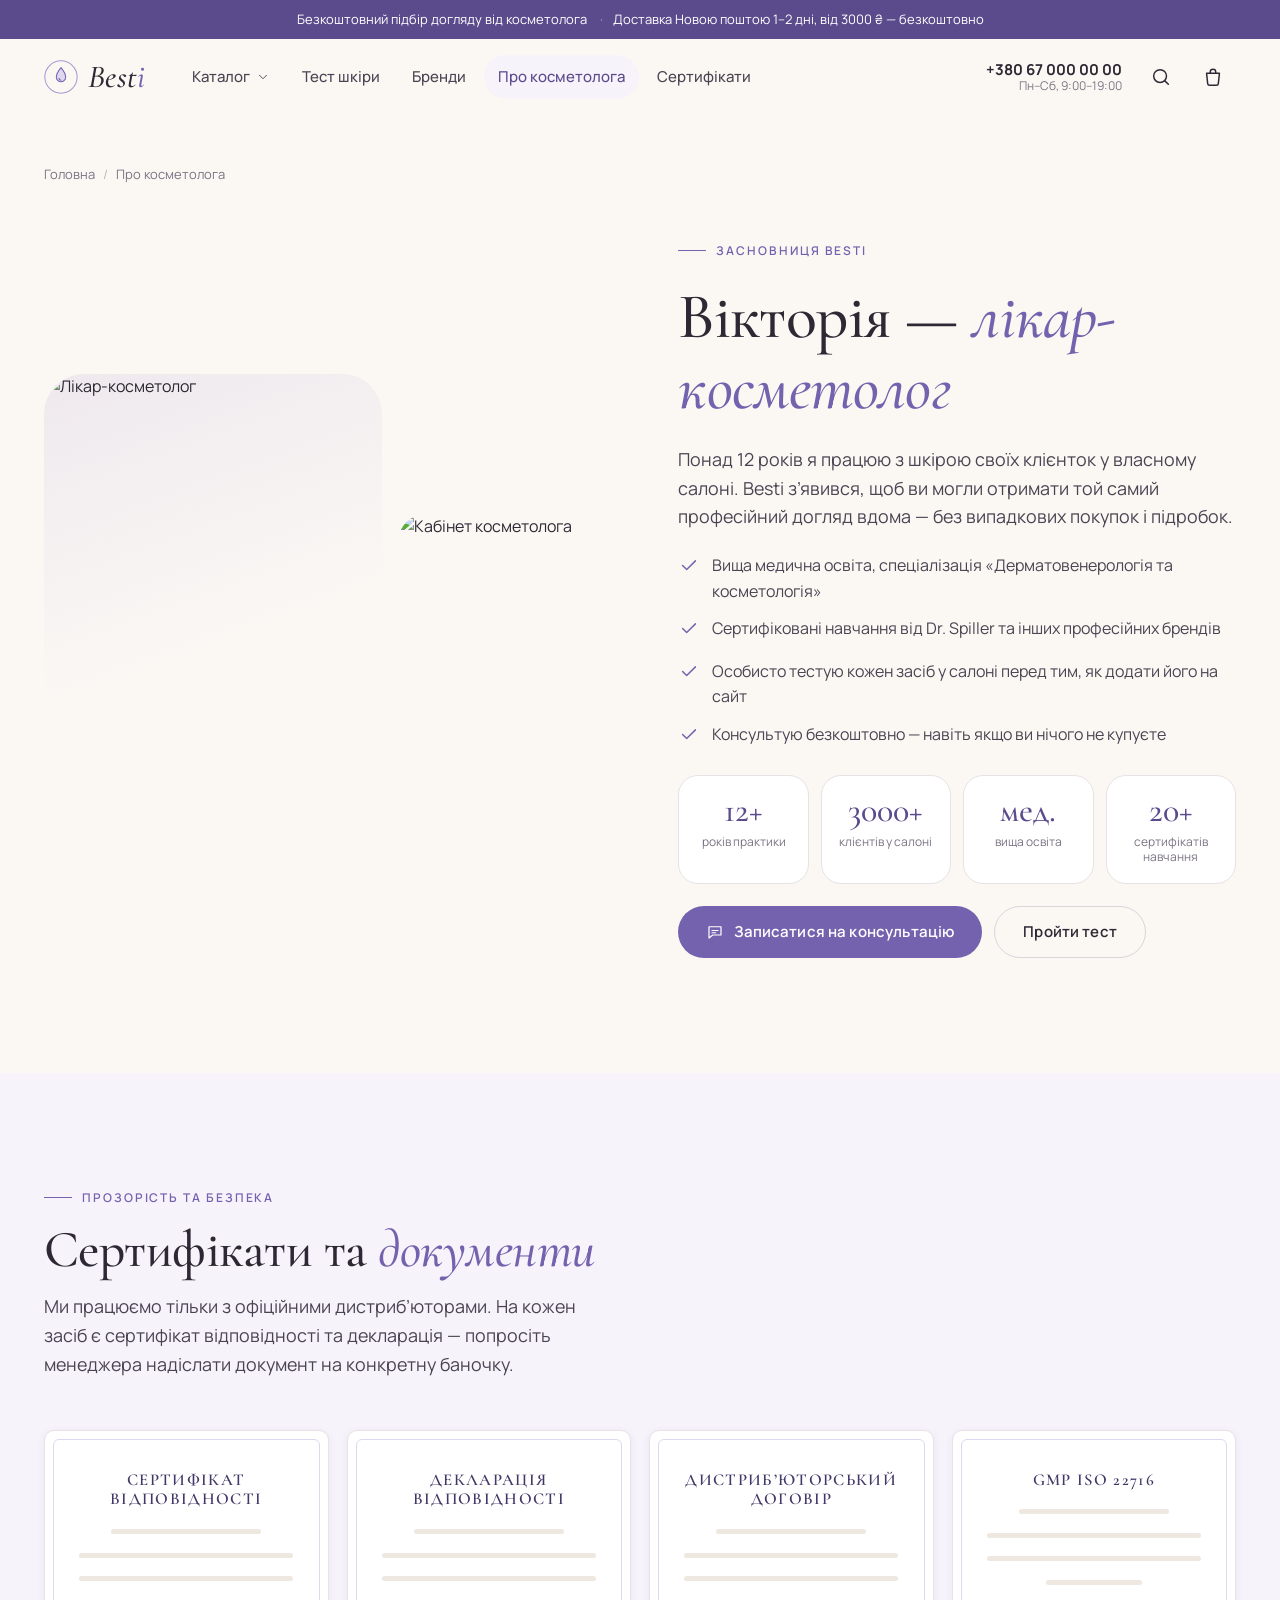
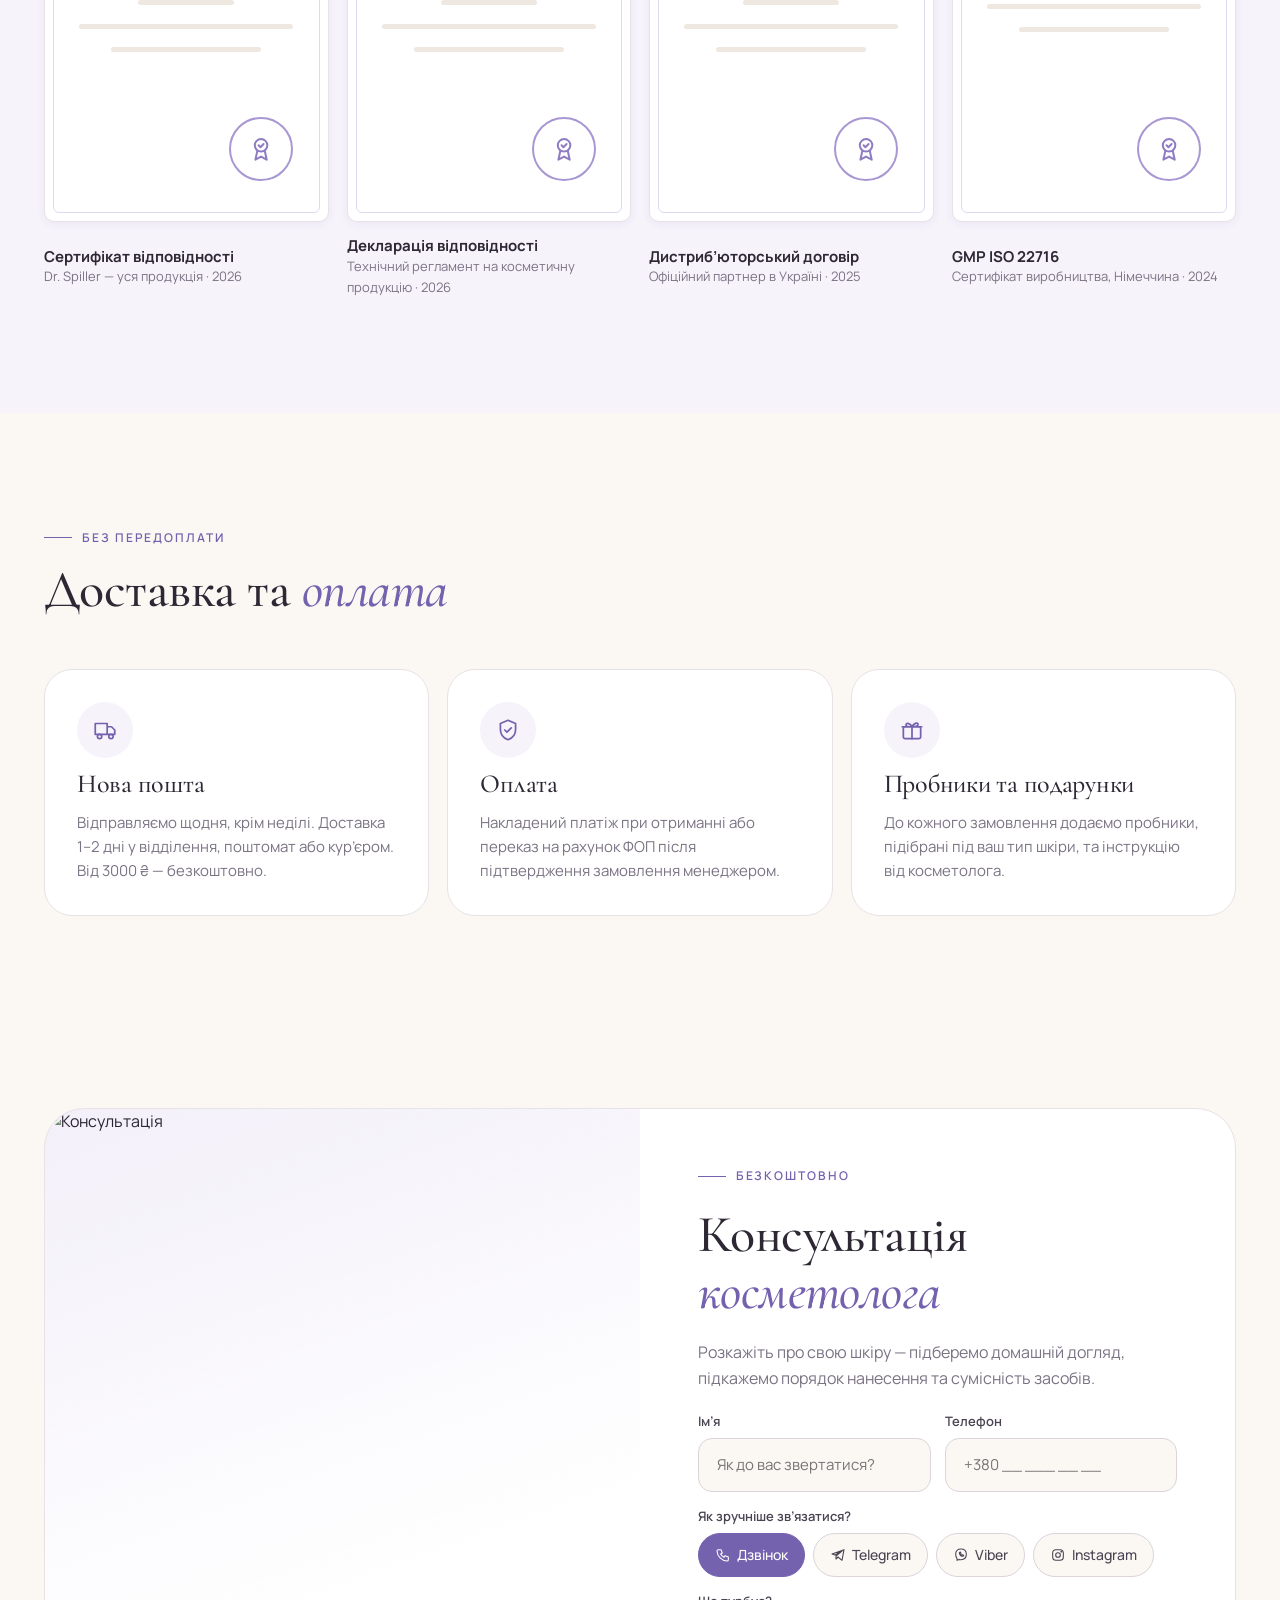
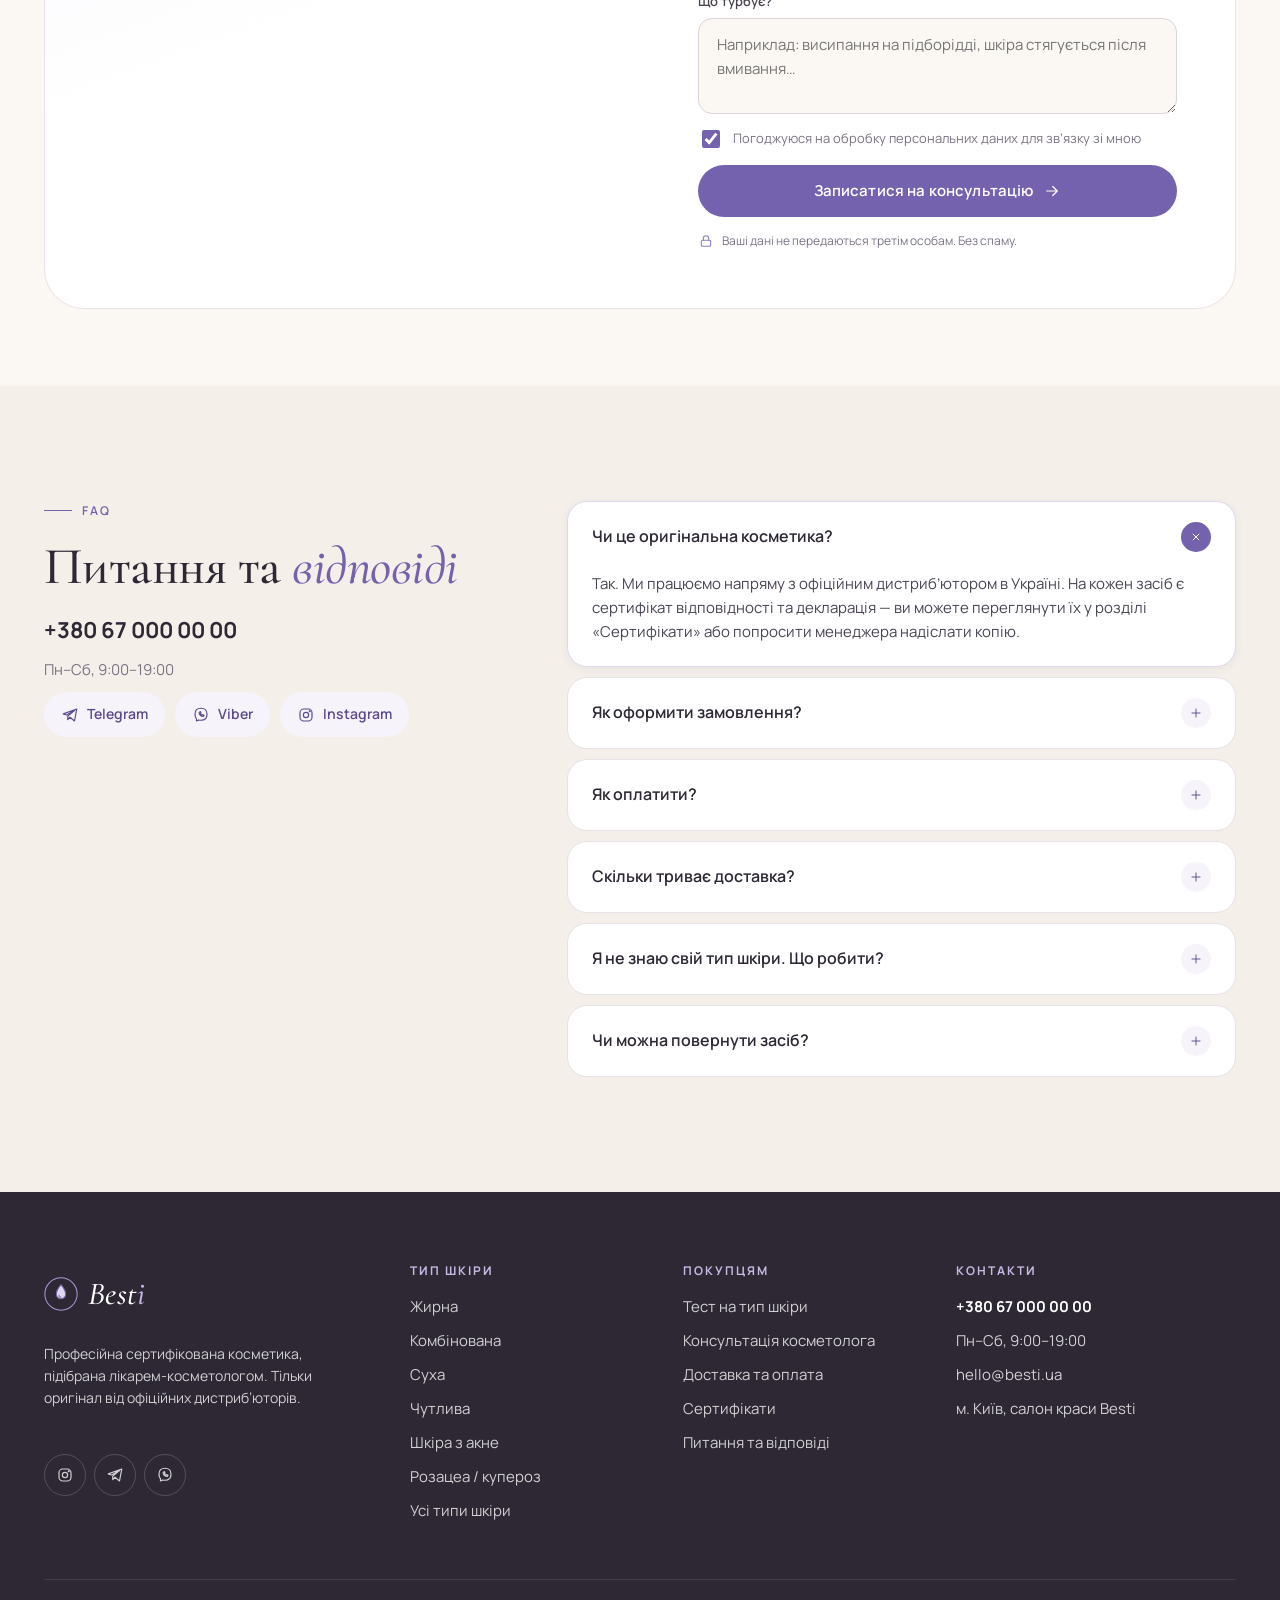
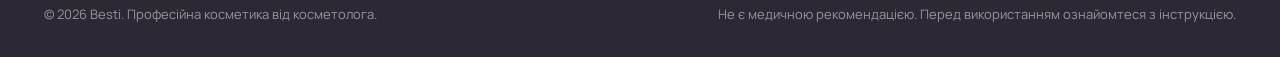
==== about.html @ 0375fc4d "Besti: перша версія сайту" ====
<!doctype html>
<html lang="uk">
<head>
  <meta charset="utf-8">
  <meta name="viewport" content="width=device-width, initial-scale=1, viewport-fit=cover">
  <title>Про косметолога, сертифікати та доставка — Besti</title>
  <meta name="description" content="Лікар-косметолог з медичною освітою підбирає професійну косметику. Сертифікати, доставка та оплата, відповіді на питання.">
  <meta name="theme-color" content="#FBF8F4">
  <link rel="icon" href="assets/img/favicon.svg" type="image/svg+xml">
  <link rel="preconnect" href="https://fonts.googleapis.com">
  <link rel="preconnect" href="https://fonts.gstatic.com" crossorigin>
  <link href="https://fonts.googleapis.com/css2?family=Cormorant+Garamond:ital,wght@0,500;0,600;1,500&family=Manrope:wght@400;500;600;700;800&display=swap" rel="stylesheet">
  <link rel="stylesheet" href="assets/css/styles.css">
</head>
<body data-page="about">
  <div id="site-header"></div>

  <main>
    <section class="page-head">
      <div class="container">
        <nav class="crumbs" aria-label="Хлібні крихти"><a href="index.html">Головна</a><span class="sep">/</span><span>Про косметолога</span></nav>
      </div>
    </section>

    <section class="container about" style="padding-bottom:clamp(64px,9vw,120px)">
      <div class="about__media">
        <div class="main tint"><img id="a-photo" alt="Лікар-косметолог"></div>
        <div class="side"><img id="a-cabinet" alt="Кабінет косметолога" loading="lazy"></div>
      </div>
      <div class="about__text">
        <span class="eyebrow">Засновниця Besti</span>
        <h1 style="font-size:clamp(38px,5vw,64px)"><span id="a-name"></span> — <em>лікар-косметолог</em></h1>
        <p class="lead">Понад 12 років я працюю з шкірою своїх клієнток у власному салоні. Besti з’явився, щоб ви могли отримати той самий професійний догляд вдома — без випадкових покупок і підробок.</p>
        <ul class="checklist">
          <li><span data-icon="check"></span>Вища медична освіта, спеціалізація «Дерматовенерологія та косметологія»</li>
          <li><span data-icon="check"></span>Сертифіковані навчання від Dr. Spiller та інших професійних брендів</li>
          <li><span data-icon="check"></span>Особисто тестую кожен засіб у салоні перед тим, як додати його на сайт</li>
          <li><span data-icon="check"></span>Консультую безкоштовно — навіть якщо ви нічого не купуєте</li>
        </ul>
        <div class="facts" id="a-facts"></div>
        <div class="hero__cta"><button class="btn" data-consult="Сторінка «Про косметолога»" data-icon="chat">Записатися на консультацію</button><a class="btn btn--ghost" href="quiz.html">Пройти тест</a></div>
      </div>
    </section>

    <section class="section section--lav" id="certificates">
      <div class="container">
        <div class="section-head">
          <div>
            <span class="eyebrow">Прозорість та безпека</span>
            <h2>Сертифікати та <em>документи</em></h2>
            <p class="lead">Ми працюємо тільки з офіційними дистриб’юторами. На кожен засіб є сертифікат відповідності та декларація — попросіть менеджера надіслати документ на конкретну баночку.</p>
          </div>
        </div>
        <div class="certs" id="certs"></div>
      </div>
    </section>

    <section class="section" id="delivery">
      <div class="container">
        <div class="section-head">
          <div>
            <span class="eyebrow">Без передоплати</span>
            <h2>Доставка та <em>оплата</em></h2>
          </div>
        </div>
        <div class="steps">
          <div class="step"><span class="ic" style="width:56px;height:56px;border-radius:50%;background:var(--lav-50);color:var(--lav-600);display:grid;place-items:center" data-icon="truck"></span><h3>Нова пошта</h3><p>Відправляємо щодня, крім неділі. Доставка 1–2 дні у відділення, поштомат або кур’єром. Від 3000 ₴ — безкоштовно.</p></div>
          <div class="step"><span class="ic" style="width:56px;height:56px;border-radius:50%;background:var(--lav-50);color:var(--lav-600);display:grid;place-items:center" data-icon="shield"></span><h3>Оплата</h3><p>Накладений платіж при отриманні або переказ на рахунок ФОП після підтвердження замовлення менеджером.</p></div>
          <div class="step"><span class="ic" style="width:56px;height:56px;border-radius:50%;background:var(--lav-50);color:var(--lav-600);display:grid;place-items:center" data-icon="gift"></span><h3>Пробники та подарунки</h3><p>До кожного замовлення додаємо пробники, підібрані під ваш тип шкіри, та інструкцію від косметолога.</p></div>
        </div>
      </div>
    </section>

    <section class="section section--tight" id="consult">
      <div class="container">
        <div class="consult">
          <div class="consult__media tint"><img id="a-consult" alt="Консультація" loading="lazy"></div>
          <div class="consult__form">
            <span class="eyebrow">Безкоштовно</span>
            <h2>Консультація <em>косметолога</em></h2>
            <p class="muted">Розкажіть про свою шкіру — підберемо домашній догляд, підкажемо порядок нанесення та сумісність засобів.</p>
            <div id="a-form"></div>
          </div>
        </div>
      </div>
    </section>

    <section class="section section--cream" id="faq">
      <div class="container faq-wrap">
        <div style="display:grid;gap:18px;align-content:start">
          <span class="eyebrow">FAQ</span>
          <h2>Питання та <em>відповіді</em></h2>
          <div class="drawer__contacts">
            <a href="#" id="a-phone" style="font-size:22px;font-weight:700"></a>
            <span class="muted" id="a-hours"></span>
            <div class="messengers" id="a-msgs"></div>
          </div>
        </div>
        <div class="faq" id="faq-list"></div>
      </div>
    </section>
  </main>

  <div id="site-footer"></div>

  <script src="assets/js/data.js"></script>
  <script src="assets/js/cart.js"></script>
  <script src="assets/js/leads.js"></script>
  <script src="assets/js/app.js"></script>
  <script>
    (function () {
      const { D, qs, certsGrid, faqList, leadForm, bindLeadForm, messengerButtons, hydrateIcons } = window.Besti;
      qs('#a-photo').src = D.COSMETOLOGIST.photo;
      qs('#a-cabinet').src = D.COSMETOLOGIST.cabinet;
      qs('#a-consult').src = D.IMAGES.consult;
      qs('#a-name').textContent = D.COSMETOLOGIST.name;
      qs('#a-facts').innerHTML = D.COSMETOLOGIST.facts.map(([b, s]) => `<div class="fact"><b>${b}</b><span>${s}</span></div>`).join('');
      certsGrid(qs('#certs'));
      qs('#a-form').innerHTML = leadForm('consult', { problem: true, submit: 'Записатися на консультацію' });
      bindLeadForm(qs('#a-form form'), 'consult', () => ({ topic: 'Сторінка «Про косметолога»' }));
      faqList(qs('#faq-list'));
      const ph = qs('#a-phone'); ph.textContent = D.SITE.phone; ph.href = 'tel:' + D.SITE.phoneRaw;
      qs('#a-hours').textContent = D.SITE.hours;
      qs('#a-msgs').innerHTML = messengerButtons();
      hydrateIcons();
    })();
  </script>
</body>
</html>
---- assets/css/styles.css ----
/* =========================================================
   BESTI — дизайн-система
   молочний + лавандовий акцент
   ========================================================= */
:root {
  --milk: #FBF8F4;
  --cream: #F4EFE9;
  --cream-2: #EFE8E0;
  --white: #FFFFFF;
  --lav-50: #F6F3FB;
  --lav-100: #EEE8F7;
  --lav-200: #DFD6F0;
  --lav-300: #C7B9E4;
  --lav-400: #A897D2;
  --lav-500: #8F7CC2;
  --lav-600: #7562AE;
  --lav-700: #5B4B8C;
  --lav-800: #433768;
  --ink: #2D2834;
  --ink-2: #4A4452;
  --muted: #7B7384;
  --line: #E8E1E6;
  --line-2: #DCD3DB;
  --ok: #5E8C6A;
  --err: #B5536A;

  --f-serif: 'Cormorant Garamond', 'Times New Roman', serif;
  --f-sans: 'Manrope', system-ui, -apple-system, 'Segoe UI', sans-serif;

  --r-sm: 12px;
  --r: 20px;
  --r-lg: 28px;
  --r-xl: 40px;
  --shadow-sm: 0 2px 10px rgba(67, 55, 104, .06);
  --shadow: 0 12px 40px rgba(67, 55, 104, .10);
  --shadow-lg: 0 24px 70px rgba(67, 55, 104, .16);
  --ease: cubic-bezier(.22, .61, .36, 1);
  --container: 1240px;
  --gutter: 24px;
  --header-h: 76px;
}

*,
*::before,
*::after { box-sizing: border-box; }

html { -webkit-text-size-adjust: 100%; scroll-behavior: smooth; }

body {
  margin: 0;
  background: var(--milk);
  color: var(--ink);
  font-family: var(--f-sans);
  font-size: 16px;
  line-height: 1.6;
  -webkit-font-smoothing: antialiased;
  overflow-x: hidden;
}

img { max-width: 100%; display: block; }
a { color: inherit; text-decoration: none; }
button { font: inherit; color: inherit; cursor: pointer; background: none; border: 0; padding: 0; }
input, select, textarea { font: inherit; color: inherit; }
::selection { background: var(--lav-200); }

:focus-visible { outline: 2px solid var(--lav-500); outline-offset: 3px; border-radius: 6px; }

.container { width: 100%; max-width: var(--container); margin: 0 auto; padding: 0 var(--gutter); }

/* ---------- Typography ---------- */
h1, h2, h3, h4 { font-family: var(--f-serif); font-weight: 500; line-height: 1.1; margin: 0; letter-spacing: -.01em; color: var(--ink); }
h1 { font-size: clamp(40px, 6vw, 76px); }
h2 { font-size: clamp(32px, 4.2vw, 52px); }
h3 { font-size: clamp(22px, 2.2vw, 28px); }
h1 em, h2 em, h3 em { font-style: italic; color: var(--lav-600); font-weight: 500; }
p { margin: 0; }

.eyebrow {
  display: inline-flex; align-items: center; gap: 10px;
  font-size: 12px; font-weight: 600; letter-spacing: .16em; text-transform: uppercase;
  color: var(--lav-600);
}
.eyebrow::before { content: ''; width: 28px; height: 1px; background: currentColor; }
.lead { font-size: clamp(16px, 1.4vw, 18px); color: var(--ink-2); max-width: 560px; }
.muted { color: var(--muted); }

.section { padding: clamp(64px, 9vw, 120px) 0; }
.section--tight { padding: clamp(48px, 6vw, 80px) 0; }
.section--cream { background: var(--cream); }
.section--lav { background: var(--lav-50); }
.section-head { display: flex; align-items: end; justify-content: space-between; gap: 24px; margin-bottom: clamp(32px, 4vw, 56px); flex-wrap: wrap; }
.section-head > div:first-child { display: grid; gap: 14px; max-width: 640px; }
.section-head--center { justify-content: center; text-align: center; }
.section-head--center > div:first-child { justify-items: center; }

/* ---------- Buttons ---------- */
.btn {
  --bg: var(--lav-600); --fg: #fff;
  display: inline-flex; align-items: center; justify-content: center; gap: 10px;
  min-height: 52px; padding: 0 28px; border-radius: 999px;
  background: var(--bg); color: var(--fg);
  font-weight: 600; font-size: 15px; letter-spacing: .01em;
  transition: transform .25s var(--ease), box-shadow .25s var(--ease), background .25s;
  white-space: nowrap;
}
.btn:hover { background: var(--lav-700); box-shadow: 0 10px 30px rgba(117, 98, 174, .3); transform: translateY(-1px); }
.btn:active { transform: translateY(0); }
.btn svg { width: 18px; height: 18px; flex: none; }
.btn--ghost { --bg: transparent; --fg: var(--ink); border: 1px solid var(--line-2); }
.btn--ghost:hover { background: var(--white); border-color: var(--lav-300); box-shadow: var(--shadow-sm); }
.btn--light { --bg: #fff; --fg: var(--lav-700); }
.btn--light:hover { background: var(--lav-50); }
.btn--sm { min-height: 42px; padding: 0 20px; font-size: 14px; }
.btn--block { width: 100%; }
.btn[disabled] { opacity: .5; pointer-events: none; }

.link {
  display: inline-flex; align-items: center; gap: 8px;
  font-weight: 600; color: var(--lav-700); font-size: 15px;
  border-bottom: 1px solid var(--lav-300); padding-bottom: 2px;
  transition: gap .25s var(--ease), border-color .25s;
}
.link:hover { gap: 12px; border-color: var(--lav-600); }
.link svg { width: 16px; height: 16px; }

.chip {
  display: inline-flex; align-items: center; gap: 6px;
  padding: 6px 12px; border-radius: 999px;
  background: var(--lav-100); color: var(--lav-700);
  font-size: 12px; font-weight: 600; line-height: 1.3;
}
.chip svg { width: 14px; height: 14px; }
a.chip:hover { background: var(--lav-200); }
.chip--cream { background: var(--cream); color: var(--ink-2); }
.chip--outline { background: transparent; border: 1px solid var(--line-2); color: var(--ink-2); }

.icon { width: 22px; height: 22px; flex: none; }

/* ---------- Top bar & header ---------- */
.topbar {
  background: var(--lav-700); color: #fff; font-size: 13px;
  text-align: center; padding: 9px var(--gutter);
}
.topbar a { text-decoration: underline; text-underline-offset: 3px; }
.topbar .sep { opacity: .5; margin: 0 10px; }

.header {
  position: sticky; top: 0; z-index: 50;
  background: rgba(251, 248, 244, .86);
  backdrop-filter: saturate(160%) blur(16px);
  -webkit-backdrop-filter: saturate(160%) blur(16px);
  border-bottom: 1px solid transparent;
  transition: border-color .3s, box-shadow .3s;
}
.header.is-scrolled { border-color: var(--line); box-shadow: 0 6px 30px rgba(67, 55, 104, .05); }
.header__in { height: var(--header-h); display: flex; align-items: center; gap: 32px; }

.logo { display: inline-flex; align-items: center; gap: 10px; flex: none; }
.logo__mark { width: 34px; height: 34px; }
.logo__word { font-family: var(--f-serif); font-size: 32px; font-weight: 500; font-style: italic; letter-spacing: .01em; color: var(--ink); line-height: 1; }
.logo__word b { color: var(--lav-600); font-weight: 500; }

.nav { display: flex; align-items: center; gap: 4px; margin-right: auto; }
.nav__item { position: relative; }
.nav__link {
  display: inline-flex; align-items: center; gap: 6px;
  padding: 10px 14px; border-radius: 999px; font-size: 15px; font-weight: 500; color: var(--ink-2);
  transition: background .2s, color .2s;
}
.nav__link:hover, .nav__link.is-active { color: var(--lav-700); background: var(--lav-50); }
.nav__link svg { width: 14px; height: 14px; transition: transform .25s; }
.nav__item:hover .nav__link svg { transform: rotate(180deg); }

.mega {
  position: absolute; top: calc(100% + 10px); left: -20px;
  width: 640px; padding: 24px;
  background: #fff; border: 1px solid var(--line); border-radius: var(--r-lg);
  box-shadow: var(--shadow-lg);
  display: grid; grid-template-columns: 1.3fr 1fr; gap: 24px;
  opacity: 0; visibility: hidden; transform: translateY(8px);
  transition: opacity .25s, transform .25s var(--ease), visibility .25s;
}
.mega::before { content: ''; position: absolute; left: 0; right: 0; top: -12px; height: 12px; }
.nav__item:hover .mega, .nav__item:focus-within .mega { opacity: 1; visibility: visible; transform: none; }
.mega__title { font-size: 12px; text-transform: uppercase; letter-spacing: .14em; color: var(--muted); font-weight: 600; margin-bottom: 10px; }
.mega__list { display: grid; gap: 2px; }
.mega__list a { display: flex; align-items: center; gap: 12px; padding: 9px 10px; border-radius: 12px; font-size: 15px; transition: background .2s; }
.mega__list a:hover { background: var(--lav-50); color: var(--lav-700); }
.mega__list .ic { width: 34px; height: 34px; border-radius: 50%; background: var(--lav-50); display: grid; place-items: center; color: var(--lav-600); flex: none; }
.mega__list .ic svg { width: 18px; height: 18px; }
.mega__list small { display: block; color: var(--muted); font-size: 12px; line-height: 1.3; }
.mega__promo { border-radius: var(--r); overflow: hidden; position: relative; background: var(--lav-100); display: flex; flex-direction: column; justify-content: end; padding: 20px; min-height: 260px; color: #fff; }
.mega__promo img { position: absolute; inset: 0; width: 100%; height: 100%; object-fit: cover; }
.mega__promo::after { content: ''; position: absolute; inset: 0; background: linear-gradient(to top, rgba(67, 55, 104, .85), rgba(67, 55, 104, 0) 65%); }
.mega__promo > * { position: relative; z-index: 1; }
.mega__promo h4 { color: #fff; font-size: 24px; margin-bottom: 6px; }
.mega__promo p { font-size: 13px; opacity: .9; margin-bottom: 14px; }

.hdr-actions { display: flex; align-items: center; gap: 6px; }
.hdr-phone { display: flex; flex-direction: column; line-height: 1.2; margin-right: 10px; text-align: right; }
.hdr-phone a { font-weight: 700; font-size: 15px; }
.hdr-phone span { font-size: 12px; color: var(--muted); }
.icon-btn {
  position: relative; width: 46px; height: 46px; border-radius: 50%;
  display: grid; place-items: center; color: var(--ink);
  transition: background .2s, color .2s;
}
.icon-btn:hover { background: var(--lav-50); color: var(--lav-700); }
.icon-btn svg { width: 22px; height: 22px; }
.badge-count {
  position: absolute; top: 4px; right: 3px; min-width: 19px; height: 19px; padding: 0 5px;
  border-radius: 999px; background: var(--lav-600); color: #fff;
  font-size: 11px; font-weight: 700; display: grid; place-items: center;
  transform: scale(0); transition: transform .3s var(--ease);
}
.badge-count.is-on { transform: scale(1); }
.badge-count.bump { animation: bump .45s var(--ease); }
@keyframes bump { 40% { transform: scale(1.35); } }
.burger { display: none; }

/* ---------- Mobile drawer ---------- */
.drawer-backdrop {
  position: fixed; inset: 0; background: rgba(45, 40, 52, .35); z-index: 90;
  opacity: 0; visibility: hidden; transition: opacity .3s, visibility .3s;
}
.drawer-backdrop.is-open { opacity: 1; visibility: visible; }
.drawer {
  position: fixed; top: 0; bottom: 0; left: 0; z-index: 100;
  width: min(380px, 88vw); background: var(--milk);
  transform: translateX(-100%); transition: transform .35s var(--ease);
  display: flex; flex-direction: column; overflow-y: auto;
}
.drawer.is-open { transform: none; }
.drawer--right { left: auto; right: 0; transform: translateX(100%); }
.drawer__head { display: flex; align-items: center; justify-content: space-between; padding: 16px 20px; border-bottom: 1px solid var(--line); }
.drawer__body { padding: 20px; display: grid; gap: 24px; }
.drawer__nav a { display: flex; align-items: center; justify-content: space-between; padding: 14px 0; border-bottom: 1px solid var(--line); font-size: 17px; font-weight: 500; }
.drawer__skins { display: grid; grid-template-columns: 1fr 1fr; gap: 8px; }
.drawer__skins a { padding: 12px; border-radius: 14px; background: #fff; border: 1px solid var(--line); font-size: 14px; font-weight: 500; }
.drawer__contacts { display: grid; gap: 10px; font-size: 15px; }

/* ---------- Bottom tab bar (mobile) ---------- */
.tabbar {
  display: none;
  position: fixed; left: 0; right: 0; bottom: 0; z-index: 60;
  background: rgba(255, 255, 255, .94); backdrop-filter: blur(16px); -webkit-backdrop-filter: blur(16px);
  border-top: 1px solid var(--line);
  padding: 6px 8px calc(6px + env(safe-area-inset-bottom));
  grid-template-columns: repeat(5, 1fr);
}
.tabbar a, .tabbar button {
  position: relative; display: flex; flex-direction: column; align-items: center; gap: 2px;
  font-size: 11px; font-weight: 600; color: var(--muted); padding: 6px 0;
}
.tabbar svg { width: 22px; height: 22px; }
.tabbar .is-active { color: var(--lav-700); }
.tabbar .badge-count { top: 0; right: calc(50% - 22px); }
.tabbar__quiz { color: var(--lav-700) !important; }
.tabbar__quiz span.dot { width: 44px; height: 44px; margin-top: -22px; border-radius: 50%; background: var(--lav-600); color: #fff; display: grid; place-items: center; box-shadow: 0 8px 20px rgba(117, 98, 174, .35); border: 4px solid #fff; }
.tabbar__quiz span.dot svg { width: 20px; height: 20px; }

/* ---------- Search overlay ---------- */
.search {
  position: fixed; inset: 0; z-index: 110; background: rgba(251, 248, 244, .97);
  backdrop-filter: blur(10px); -webkit-backdrop-filter: blur(10px);
  opacity: 0; visibility: hidden; transition: opacity .3s, visibility .3s;
  overflow-y: auto;
}
.search.is-open { opacity: 1; visibility: visible; }
.search__in { max-width: 860px; margin: 0 auto; padding: clamp(24px, 6vh, 72px) var(--gutter) 60px; }
.search__bar { display: flex; align-items: center; gap: 12px; border-bottom: 1.5px solid var(--ink); padding-bottom: 12px; }
.search__bar svg { width: 26px; height: 26px; color: var(--lav-600); flex: none; }
.search__bar input { flex: 1; min-width: 0; border: 0; background: transparent; font-family: var(--f-serif); font-size: clamp(26px, 4vw, 40px); outline: none; }
.search__hints { display: flex; flex-wrap: wrap; gap: 8px; margin: 20px 0 28px; }
.search__hints button { padding: 8px 14px; border-radius: 999px; border: 1px solid var(--line-2); font-size: 14px; background: #fff; transition: border-color .2s, color .2s; }
.search__hints button:hover { border-color: var(--lav-400); color: var(--lav-700); }
.search__results { display: grid; gap: 6px; }
.search__item { display: flex; align-items: center; gap: 16px; padding: 10px; border-radius: 16px; transition: background .2s; }
.search__item:hover, .search__item.is-focus { background: #fff; box-shadow: var(--shadow-sm); }
.search__item img { width: 64px; height: 64px; border-radius: 12px; object-fit: cover; background: var(--cream); }
.search__item b { display: block; font-weight: 600; font-size: 15px; }
.search__item small { color: var(--muted); font-size: 13px; }
.search__item .price { margin-left: auto; font-weight: 700; white-space: nowrap; }
.search__empty { padding: 30px 0; color: var(--muted); }

/* ---------- Hero ---------- */
.hero { position: relative; padding: clamp(32px, 5vw, 64px) 0 clamp(56px, 7vw, 100px); overflow: hidden; }
.hero::before {
  content: ''; position: absolute; width: 760px; height: 760px; right: -160px; top: -200px; border-radius: 50%;
  background: radial-gradient(circle, var(--lav-100) 0%, rgba(238, 232, 247, 0) 70%); z-index: -1;
}
.hero__grid { display: grid; grid-template-columns: 1.05fr .95fr; gap: clamp(32px, 5vw, 72px); align-items: center; }
.hero__text { display: grid; gap: 26px; }
.hero__text h1 { max-width: 640px; }
.hero__cta { display: flex; gap: 12px; flex-wrap: wrap; }
.hero__meta { display: flex; align-items: center; gap: 16px; padding-top: 6px; }
.avatars { display: flex; }
.avatars span { width: 40px; height: 40px; border-radius: 50%; border: 3px solid var(--milk); margin-left: -10px; display: grid; place-items: center; font-weight: 700; font-size: 13px; color: var(--lav-700); background: var(--lav-100); }
.avatars span:first-child { margin-left: 0; }
.avatars span:nth-child(2) { background: var(--cream-2); }
.avatars span:nth-child(3) { background: var(--lav-200); }
.hero__meta p { font-size: 14px; color: var(--muted); line-height: 1.4; }
.hero__meta b { color: var(--ink); }
.stars { color: #C9A96B; letter-spacing: 2px; font-size: 14px; }

.hero__visual { position: relative; }
.hero__img {
  aspect-ratio: 5/6; max-height: 640px; width: 100%; border-radius: 300px 300px var(--r-xl) var(--r-xl); overflow: hidden; background: var(--lav-100);
  box-shadow: var(--shadow-lg);
}
.hero__img img { width: 100%; height: 100%; object-fit: cover; }
.tint { position: relative; }
.tint::after { content: ''; position: absolute; inset: 0; background: linear-gradient(160deg, rgba(199, 185, 228, .22), rgba(251, 248, 244, 0) 60%); pointer-events: none; mix-blend-mode: multiply; }
.float-card {
  position: absolute; background: rgba(255, 255, 255, .92); backdrop-filter: blur(10px); -webkit-backdrop-filter: blur(10px);
  border-radius: var(--r); box-shadow: var(--shadow); padding: 16px 18px; display: flex; align-items: center; gap: 12px;
  animation: floaty 6s ease-in-out infinite;
}
.float-card b { display: block; font-size: 14px; }
.float-card small { color: var(--muted); font-size: 12px; }
.float-card .ic { width: 42px; height: 42px; border-radius: 50%; background: var(--lav-100); color: var(--lav-700); display: grid; place-items: center; flex: none; }
.float-card .ic svg { width: 20px; height: 20px; }
.float-card--1 { left: -36px; top: 18%; }
.float-card--2 { right: -20px; bottom: 12%; animation-delay: -3s; }
.hero__mini { position: absolute; left: -60px; bottom: -30px; width: 150px; aspect-ratio: 4/5; border-radius: var(--r-lg); overflow: hidden; border: 6px solid var(--milk); box-shadow: var(--shadow); }
.hero__mini img { width: 100%; height: 100%; object-fit: cover; }
@keyframes floaty { 50% { transform: translateY(-10px); } }

/* ---------- Trust strip ---------- */
.trust { border-top: 1px solid var(--line); border-bottom: 1px solid var(--line); background: #fff; }
.trust__grid { display: grid; grid-template-columns: repeat(4, 1fr); }
.trust__item { display: flex; align-items: center; gap: 14px; padding: 26px 20px; border-left: 1px solid var(--line); }
.trust__item:first-child { border-left: 0; padding-left: 0; }
.trust__item .ic { width: 48px; height: 48px; border-radius: 50%; background: var(--lav-50); color: var(--lav-600); display: grid; place-items: center; flex: none; }
.trust__item b { display: block; font-size: 15px; line-height: 1.3; }
.trust__item small { color: var(--muted); font-size: 13px; line-height: 1.35; display: block; margin-top: 2px; }

/* ---------- Skin types ---------- */
.skins { display: grid; grid-template-columns: repeat(4, 1fr); gap: 16px; }
.skin-card {
  position: relative; display: flex; flex-direction: column; gap: 14px;
  padding: 26px; min-height: 220px; border-radius: var(--r-lg);
  background: #fff; border: 1px solid var(--line);
  transition: transform .35s var(--ease), box-shadow .35s var(--ease), border-color .35s, background .35s;
  overflow: hidden;
}
.skin-card::after {
  content: ''; position: absolute; width: 180px; height: 180px; right: -60px; bottom: -70px; border-radius: 50%;
  background: var(--lav-50); transition: transform .5s var(--ease), background .35s; z-index: 0;
}
.skin-card > * { position: relative; z-index: 1; }
.skin-card:hover { transform: translateY(-4px); box-shadow: var(--shadow); border-color: var(--lav-200); }
.skin-card:hover::after { transform: scale(1.5); background: var(--lav-100); }
.skin-card .ic { width: 56px; height: 56px; border-radius: 50%; background: var(--lav-100); color: var(--lav-700); display: grid; place-items: center; }
.skin-card .ic svg { width: 28px; height: 28px; }
.skin-card h3 { font-size: 26px; }
.skin-card p { font-size: 14px; color: var(--muted); line-height: 1.45; }
.skin-card .go { margin-top: auto; display: flex; align-items: center; justify-content: space-between; font-size: 13px; font-weight: 600; color: var(--lav-700); }
.skin-card .go span.arr { width: 36px; height: 36px; border-radius: 50%; border: 1px solid var(--lav-200); display: grid; place-items: center; transition: background .3s, color .3s; }
.skin-card:hover .go span.arr { background: var(--lav-600); color: #fff; border-color: var(--lav-600); }
.skin-card .go svg { width: 16px; height: 16px; }
.skin-card--quiz { background: var(--lav-700); border-color: var(--lav-700); color: #fff; }
.skin-card--quiz h3, .skin-card--quiz .go { color: #fff; }
.skin-card--quiz p { color: rgba(255, 255, 255, .8); }
.skin-card--quiz::after { background: rgba(255, 255, 255, .07); }
.skin-card--quiz:hover::after { background: rgba(255, 255, 255, .1); }
.skin-card--quiz .ic { background: rgba(255, 255, 255, .14); color: #fff; }
.skin-card--quiz .go span.arr { border-color: rgba(255, 255, 255, .35); }
.skin-card--quiz:hover .go span.arr { background: #fff; color: var(--lav-700); }

/* ---------- Product card ---------- */
.pgrid { display: grid; grid-template-columns: repeat(4, 1fr); gap: 20px; }
.pcard { position: relative; display: flex; flex-direction: column; background: #fff; border-radius: var(--r-lg); border: 1px solid var(--line); overflow: hidden; transition: box-shadow .35s var(--ease), transform .35s var(--ease), border-color .35s; }
.pcard:hover { box-shadow: var(--shadow); transform: translateY(-3px); border-color: var(--lav-200); }
.pcard__media { position: relative; aspect-ratio: 4/5; background: var(--cream); overflow: hidden; display: block; }
.pcard__media img { width: 100%; height: 100%; object-fit: cover; transition: transform .8s var(--ease); }
.pcard:hover .pcard__media img { transform: scale(1.05); }
.pcard__badges { position: absolute; top: 14px; left: 14px; display: flex; flex-direction: column; gap: 6px; align-items: flex-start; z-index: 1; }
.pbadge { padding: 5px 11px; border-radius: 999px; font-size: 11px; font-weight: 700; letter-spacing: .04em; text-transform: uppercase; background: #fff; color: var(--lav-700); box-shadow: var(--shadow-sm); }
.pbadge--hit { background: var(--lav-600); color: #fff; }
.pcard__cert { position: absolute; right: 14px; top: 14px; z-index: 1; width: 34px; height: 34px; border-radius: 50%; background: rgba(255, 255, 255, .92); color: var(--lav-600); display: grid; place-items: center; box-shadow: var(--shadow-sm); }
.pcard__cert svg { width: 18px; height: 18px; }
.pcard__body { display: flex; flex-direction: column; gap: 8px; padding: 18px 18px 20px; flex: 1; }
.pcard__brand { font-size: 11px; font-weight: 700; letter-spacing: .14em; text-transform: uppercase; color: var(--lav-600); }
.pcard__name { font-family: var(--f-serif); font-size: 21px; line-height: 1.15; font-weight: 600; color: var(--ink); }
.pcard__name:hover { color: var(--lav-700); }
.pcard__skins { display: flex; flex-wrap: wrap; gap: 4px; }
.pcard__skins .chip { font-size: 11px; padding: 4px 9px; }
.pcard__foot { display: flex; align-items: center; justify-content: space-between; gap: 10px; margin-top: auto; padding-top: 10px; }
.price { font-weight: 700; font-size: 18px; letter-spacing: -.01em; }
.price small { font-weight: 500; color: var(--muted); font-size: 13px; margin-left: 4px; }
.add-btn { width: 46px; height: 46px; border-radius: 50%; background: var(--lav-100); color: var(--lav-700); display: grid; place-items: center; transition: background .25s, color .25s, transform .25s; flex: none; }
.add-btn:hover { background: var(--lav-600); color: #fff; }
.add-btn.is-added { background: var(--lav-600); color: #fff; }
.add-btn svg { width: 20px; height: 20px; }

/* Slider */
.slider { position: relative; }
.slider__track {
  display: grid; grid-auto-flow: column; grid-auto-columns: calc((100% - 60px) / 4); gap: 20px;
  overflow-x: auto; scroll-snap-type: x mandatory; scroll-behavior: smooth;
  padding: 4px 4px 20px; margin: -4px -4px 0; scrollbar-width: none;
}
.slider__track::-webkit-scrollbar { display: none; }
.slider__track > * { scroll-snap-align: start; }
.slider__nav { display: flex; gap: 10px; }
.round-btn { width: 52px; height: 52px; border-radius: 50%; border: 1px solid var(--line-2); display: grid; place-items: center; transition: background .2s, border-color .2s, color .2s; background: #fff; }
.round-btn:hover { background: var(--lav-600); border-color: var(--lav-600); color: #fff; }
.round-btn svg { width: 20px; height: 20px; }
.slider__progress { height: 2px; background: var(--line); border-radius: 2px; margin-top: 10px; overflow: hidden; }
.slider__progress span { display: block; height: 100%; width: 25%; background: var(--lav-500); border-radius: 2px; transition: transform .2s; }

/* ---------- Quiz banner ---------- */
.qbanner {
  position: relative; border-radius: var(--r-xl); overflow: hidden;
  background: var(--lav-700); color: #fff;
  display: grid; grid-template-columns: 1.15fr .85fr; min-height: 460px;
}
.qbanner__text { padding: clamp(32px, 5vw, 72px); display: grid; gap: 22px; align-content: center; position: relative; z-index: 1; }
.qbanner__text h2 { color: #fff; }
.qbanner__text h2 em { color: var(--lav-200); }
.qbanner__text .eyebrow { color: var(--lav-200); }
.qbanner__text p { color: rgba(255, 255, 255, .82); max-width: 520px; }
.qbanner__steps { display: grid; grid-template-columns: repeat(3, 1fr); gap: 12px; margin: 6px 0; }
.qbanner__steps div { padding: 16px; border-radius: 18px; background: rgba(255, 255, 255, .08); border: 1px solid rgba(255, 255, 255, .12); }
.qbanner__steps b { font-family: var(--f-serif); font-size: 28px; font-weight: 500; color: var(--lav-200); display: block; line-height: 1; margin-bottom: 6px; }
.qbanner__steps span { font-size: 13px; line-height: 1.35; display: block; color: rgba(255, 255, 255, .88); }
.qbanner__media { position: relative; }
.qbanner__media img { position: absolute; inset: 0; width: 100%; height: 100%; object-fit: cover; }
.qbanner__media::before { content: ''; position: absolute; inset: 0; z-index: 1; background: linear-gradient(90deg, var(--lav-700), rgba(91, 75, 140, 0) 40%); }
.qbanner__gift { position: absolute; z-index: 2; right: 24px; bottom: 24px; background: #fff; color: var(--ink); border-radius: var(--r); padding: 14px 18px; display: flex; gap: 12px; align-items: center; box-shadow: var(--shadow-lg); }
.qbanner__gift .ic { width: 42px; height: 42px; border-radius: 50%; background: var(--lav-100); color: var(--lav-700); display: grid; place-items: center; }
.qbanner__gift b { display: block; font-size: 14px; }
.qbanner__gift small { color: var(--muted); font-size: 12px; }

/* ---------- Advice of week ---------- */
.advice { display: grid; grid-template-columns: .9fr 1.1fr; gap: clamp(32px, 6vw, 88px); align-items: center; }
.advice__media { position: relative; }
.advice__img { aspect-ratio: 4/5; border-radius: var(--r-xl); overflow: hidden; }
.advice__img img { width: 100%; height: 100%; object-fit: cover; }
.advice__stamp {
  position: absolute; right: -28px; top: 32px; width: 124px; height: 124px; border-radius: 50%;
  background: var(--milk); display: grid; place-items: center; text-align: center; box-shadow: var(--shadow);
  font-family: var(--f-serif); font-style: italic; font-size: 18px; line-height: 1.1; color: var(--lav-700);
}
.advice__stamp b { display: block; font-size: 38px; font-style: normal; font-weight: 500; }
.advice__text { display: grid; gap: 24px; }
.advice__quote { font-family: var(--f-serif); font-size: clamp(22px, 2.3vw, 30px); line-height: 1.35; color: var(--ink); position: relative; padding-left: 28px; border-left: 2px solid var(--lav-300); }
.advice__author { display: flex; align-items: center; gap: 14px; }
.advice__author img { width: 56px; height: 56px; border-radius: 50%; object-fit: cover; object-position: top; }
.advice__author b { display: block; }
.advice__author small { color: var(--muted); font-size: 13px; }
.mini-product { display: flex; align-items: center; gap: 16px; padding: 14px; background: #fff; border-radius: var(--r); border: 1px solid var(--line); max-width: 520px; }
.mini-product img { width: 76px; height: 90px; object-fit: cover; border-radius: 14px; flex: none; }
.mini-product > div { flex: 1; min-width: 0; }
.mini-product b { font-family: var(--f-serif); font-size: 19px; line-height: 1.15; display: block; font-weight: 600; }
.mini-product small { color: var(--muted); font-size: 13px; }

/* ---------- About cosmetologist ---------- */
.about { display: grid; grid-template-columns: 1fr 1fr; gap: clamp(32px, 6vw, 88px); align-items: center; }
.about__media { position: relative; display: grid; grid-template-columns: 1fr .6fr; gap: 16px; align-items: end; }
.about__media .main { aspect-ratio: 3/4; border-radius: var(--r-xl); overflow: hidden; }
.about__media .main img, .about__media .side img { width: 100%; height: 100%; object-fit: cover; }
.about__media .side { aspect-ratio: 3/4; border-radius: var(--r-lg); overflow: hidden; margin-bottom: 40px; }
.about__text { display: grid; gap: 22px; }
.facts { display: grid; grid-template-columns: repeat(4, 1fr); gap: 12px; }
.fact { padding: 18px 14px; border-radius: var(--r); background: #fff; border: 1px solid var(--line); text-align: center; }
.fact b { display: block; font-family: var(--f-serif); font-size: 34px; line-height: 1; font-weight: 500; color: var(--lav-700); margin-bottom: 6px; }
.fact span { font-size: 12px; color: var(--muted); line-height: 1.3; display: block; }
.checklist { list-style: none; padding: 0; margin: 0; display: grid; gap: 12px; }
.checklist li { display: flex; gap: 12px; align-items: flex-start; color: var(--ink-2); }
.checklist li svg { width: 22px; height: 22px; flex: none; color: var(--lav-600); margin-top: 1px; }

/* ---------- Brands ---------- */
.brands { display: grid; grid-template-columns: 1.4fr 1fr 1fr; gap: 16px; }
.brand-card { position: relative; padding: 32px; border-radius: var(--r-lg); background: #fff; border: 1px solid var(--line); display: flex; flex-direction: column; gap: 14px; min-height: 260px; overflow: hidden; }
.brand-card__logo { font-family: var(--f-serif); font-size: 40px; font-weight: 600; letter-spacing: .02em; line-height: 1; }
.brand-card__meta { display: flex; gap: 8px; flex-wrap: wrap; }
.brand-card p { color: var(--muted); font-size: 15px; }
.brand-card .link { margin-top: auto; align-self: flex-start; }
.brand-card--main { background: var(--lav-700); color: #fff; border-color: var(--lav-700); }
.brand-card--main p { color: rgba(255, 255, 255, .8); }
.brand-card--main .brand-card__logo { color: #fff; }
.brand-card--main .chip { background: rgba(255, 255, 255, .12); color: #fff; }
.brand-card--main .link { color: #fff; border-color: rgba(255, 255, 255, .4); }
.brand-card--main::after { content: 'Dr.S'; position: absolute; right: -10px; bottom: -40px; font-family: var(--f-serif); font-style: italic; font-size: 200px; color: rgba(255, 255, 255, .05); line-height: 1; }
.brand-card--soon { background: transparent; border-style: dashed; border-color: var(--line-2); }
.brand-card--soon .brand-card__logo { color: var(--lav-300); }

/* ---------- Certificates ---------- */
.certs { display: grid; grid-template-columns: repeat(4, 1fr); gap: 18px; }
.cert { text-align: left; display: grid; gap: 14px; }
.cert__doc {
  position: relative; aspect-ratio: 1/1.38; border-radius: 10px; background: #fff;
  border: 1px solid var(--line); box-shadow: var(--shadow-sm); padding: 14% 12%;
  display: flex; flex-direction: column; align-items: center; gap: 6%;
  transition: transform .35s var(--ease), box-shadow .35s var(--ease);
  overflow: hidden;
}
.cert:hover .cert__doc { transform: translateY(-4px) rotate(-.6deg); box-shadow: var(--shadow); }
.cert__doc::before { content: ''; position: absolute; inset: 8px; border: 1px solid var(--lav-200); border-radius: 6px; pointer-events: none; }
.cert__doc .t { font-family: var(--f-serif); font-size: clamp(13px, 1.3vw, 17px); font-weight: 600; text-align: center; color: var(--lav-800); text-transform: uppercase; letter-spacing: .08em; line-height: 1.2; }
.cert__doc .l { width: 100%; height: 5px; border-radius: 3px; background: var(--cream-2); }
.cert__doc .l.s { width: 70%; }
.cert__doc .l.xs { width: 45%; }
.cert__doc .seal { margin-top: auto; align-self: flex-end; width: 30%; aspect-ratio: 1; border-radius: 50%; border: 2px solid var(--lav-400); display: grid; place-items: center; color: var(--lav-500); }
.cert__doc .seal svg { width: 50%; height: 50%; }
.cert__zoom { position: absolute; inset: 0; display: grid; place-items: center; background: rgba(91, 75, 140, .0); color: #fff; opacity: 0; transition: opacity .3s, background .3s; }
.cert:hover .cert__zoom { opacity: 1; background: rgba(91, 75, 140, .35); }
.cert__zoom svg { width: 34px; height: 34px; }
.cert b { font-size: 15px; display: block; line-height: 1.3; }
.cert small { color: var(--muted); font-size: 13px; display: block; }

/* ---------- Steps ---------- */
.steps { display: grid; grid-template-columns: repeat(3, 1fr); gap: 18px; counter-reset: s; }
.step { position: relative; padding: 32px; border-radius: var(--r-lg); background: #fff; border: 1px solid var(--line); display: grid; gap: 12px; align-content: start; }
.step__n { font-family: var(--f-serif); font-size: 64px; line-height: .9; color: var(--lav-300); font-weight: 500; font-style: italic; }
.step h3 { font-size: 26px; }
.step p { color: var(--muted); font-size: 15px; }
.messengers { display: flex; gap: 10px; flex-wrap: wrap; }
.msg-btn { display: inline-flex; align-items: center; gap: 8px; padding: 10px 16px; border-radius: 999px; background: var(--lav-50); color: var(--lav-700); font-weight: 600; font-size: 14px; transition: background .2s, color .2s; border: 1px solid transparent; }
.msg-btn:hover { background: var(--lav-600); color: #fff; }
.msg-btn svg { width: 18px; height: 18px; }

/* ---------- Reviews ---------- */
.reviews { display: grid; grid-template-columns: repeat(3, 1fr); gap: 18px; }
.review { padding: 30px; border-radius: var(--r-lg); background: #fff; border: 1px solid var(--line); display: grid; gap: 18px; align-content: start; }
.review p { font-size: 16px; color: var(--ink-2); }
.review__who { display: flex; align-items: center; gap: 12px; margin-top: auto; }
.review__who span.av { width: 44px; height: 44px; border-radius: 50%; background: var(--lav-100); color: var(--lav-700); display: grid; place-items: center; font-weight: 700; }
.review__who b { display: block; font-size: 15px; }
.review__who small { color: var(--muted); font-size: 13px; }

/* ---------- FAQ ---------- */
.faq-wrap { display: grid; grid-template-columns: .8fr 1.2fr; gap: clamp(32px, 6vw, 88px); align-items: start; }
.faq { display: grid; gap: 10px; }
.faq details { background: #fff; border: 1px solid var(--line); border-radius: var(--r); transition: border-color .25s, box-shadow .25s; }
.faq details[open] { border-color: var(--lav-200); box-shadow: var(--shadow-sm); }
.faq summary { list-style: none; cursor: pointer; padding: 20px 24px; display: flex; align-items: center; justify-content: space-between; gap: 16px; font-weight: 600; font-size: 16px; }
.faq summary::-webkit-details-marker { display: none; }
.faq summary .pm { width: 30px; height: 30px; border-radius: 50%; background: var(--lav-50); color: var(--lav-700); display: grid; place-items: center; flex: none; transition: transform .3s var(--ease), background .3s; }
.faq summary .pm svg { width: 14px; height: 14px; }
.faq details[open] summary .pm { transform: rotate(45deg); background: var(--lav-600); color: #fff; }
.faq details > p { padding: 0 24px 22px; color: var(--ink-2); font-size: 15px; }

/* ---------- Consultation block ---------- */
.consult { display: grid; grid-template-columns: 1fr 1fr; border-radius: var(--r-xl); overflow: hidden; background: #fff; border: 1px solid var(--line); }
.consult__media { position: relative; min-height: 420px; }
.consult__media img { position: absolute; inset: 0; width: 100%; height: 100%; object-fit: cover; }
.consult__form { padding: clamp(28px, 4.5vw, 60px); display: grid; gap: 20px; align-content: center; }

/* ---------- Forms ---------- */
.form { display: grid; gap: 14px; }
.form-row { display: grid; grid-template-columns: 1fr 1fr; gap: 14px; }
.field { display: grid; gap: 6px; }
.field label { font-size: 13px; font-weight: 600; color: var(--ink-2); }
.field input, .field select, .field textarea {
  width: 100%; min-height: 52px; padding: 14px 18px; border-radius: 14px;
  border: 1px solid var(--line-2); background: var(--milk); outline: none;
  transition: border-color .2s, box-shadow .2s, background .2s; font-size: 15px;
}
.field textarea { min-height: 96px; resize: vertical; }
.field input:focus, .field select:focus, .field textarea:focus { border-color: var(--lav-400); box-shadow: 0 0 0 4px var(--lav-100); background: #fff; }
.field.has-error input, .field.has-error select { border-color: var(--err); }
.field .err { color: var(--err); font-size: 12px; display: none; }
.field.has-error .err { display: block; }
.seg { display: flex; flex-wrap: wrap; gap: 8px; }
.seg label { position: relative; cursor: pointer; }
.seg input { position: absolute; opacity: 0; pointer-events: none; }
.seg span { display: inline-flex; align-items: center; gap: 6px; padding: 10px 16px; border-radius: 999px; border: 1px solid var(--line-2); font-size: 14px; font-weight: 500; background: var(--milk); transition: all .2s; }
.seg span svg { width: 16px; height: 16px; }
.seg input:checked + span { background: var(--lav-600); color: #fff; border-color: var(--lav-600); }
.seg input:focus-visible + span { outline: 2px solid var(--lav-500); outline-offset: 2px; }
.check { display: flex; gap: 10px; align-items: flex-start; font-size: 13px; color: var(--muted); cursor: pointer; }
.check input { width: 18px; height: 18px; accent-color: var(--lav-600); margin-top: 2px; flex: none; }
.form-note { font-size: 12px; color: var(--muted); display: flex; align-items: center; gap: 8px; }
.form-note svg { width: 16px; height: 16px; color: var(--lav-500); }

.success { text-align: center; display: grid; gap: 16px; justify-items: center; padding: 20px 0; }
.success .ic { width: 76px; height: 76px; border-radius: 50%; background: var(--lav-100); color: var(--lav-700); display: grid; place-items: center; animation: pop .5s var(--ease); }
.success .ic svg { width: 36px; height: 36px; }
@keyframes pop { 0% { transform: scale(.4); opacity: 0; } 100% { transform: none; opacity: 1; } }

/* ---------- Footer ---------- */
.footer { background: var(--ink); color: rgba(255, 255, 255, .78); padding: 72px 0 32px; margin-top: 0; }
.footer a:hover { color: #fff; }
.footer__grid { display: grid; grid-template-columns: 1.4fr 1fr 1fr 1.2fr; gap: 40px; }
.footer .logo__word { color: #fff; }
.footer .logo__word b { color: var(--lav-300); }
.footer h4 { font-family: var(--f-sans); font-size: 12px; font-weight: 700; letter-spacing: .16em; text-transform: uppercase; color: var(--lav-300); margin-bottom: 18px; }
.footer ul { list-style: none; padding: 0; margin: 0; display: grid; gap: 10px; font-size: 15px; }
.footer__about { display: grid; gap: 18px; font-size: 14px; max-width: 320px; }
.footer__social { display: flex; gap: 8px; }
.footer__social a { width: 42px; height: 42px; border-radius: 50%; border: 1px solid rgba(255, 255, 255, .18); display: grid; place-items: center; transition: background .2s, border-color .2s; }
.footer__social a:hover { background: var(--lav-600); border-color: var(--lav-600); }
.footer__social svg { width: 18px; height: 18px; }
.footer__bottom { margin-top: 56px; padding-top: 24px; border-top: 1px solid rgba(255, 255, 255, .1); display: flex; justify-content: space-between; gap: 16px; flex-wrap: wrap; font-size: 13px; color: rgba(255, 255, 255, .5); }

/* ---------- Page head / breadcrumbs ---------- */
.page-head { padding: clamp(28px, 4vw, 48px) 0 clamp(24px, 3vw, 40px); }
.crumbs { display: flex; flex-wrap: wrap; gap: 8px; font-size: 13px; color: var(--muted); margin-bottom: 18px; }
.crumbs a:hover { color: var(--lav-700); }
.crumbs span.sep { opacity: .5; }

/* ---------- Catalog ---------- */
.skin-tabs { display: flex; gap: 8px; overflow-x: auto; padding: 4px 2px 6px; scrollbar-width: none; }
.skin-tabs::-webkit-scrollbar { display: none; }
.skin-tab { flex: none; display: inline-flex; align-items: center; gap: 8px; padding: 10px 18px 10px 10px; border-radius: 999px; background: #fff; border: 1px solid var(--line); font-weight: 600; font-size: 14px; transition: all .2s; }
.skin-tab .ic { width: 30px; height: 30px; border-radius: 50%; background: var(--lav-50); color: var(--lav-600); display: grid; place-items: center; }
.skin-tab .ic svg { width: 16px; height: 16px; }
.skin-tab:hover { border-color: var(--lav-300); }
.skin-tab.is-active { background: var(--lav-600); color: #fff; border-color: var(--lav-600); }
.skin-tab.is-active .ic { background: rgba(255, 255, 255, .18); color: #fff; }
.skin-tab--all { padding-left: 18px; }

.skin-info { margin-top: 24px; padding: 22px 26px; border-radius: var(--r); background: var(--lav-50); display: flex; gap: 18px; align-items: center; }
.skin-info .ic { width: 52px; height: 52px; border-radius: 50%; background: #fff; color: var(--lav-600); display: grid; place-items: center; flex: none; }
.skin-info .ic svg { width: 26px; height: 26px; }
.skin-info b { font-family: var(--f-serif); font-size: 22px; font-weight: 600; display: block; line-height: 1.2; }
.skin-info p { font-size: 14px; color: var(--ink-2); }
.skin-info .btn { margin-left: auto; }

.catalog { display: grid; grid-template-columns: 260px 1fr; gap: 40px; align-items: start; padding-bottom: 100px; }
.filters { position: sticky; top: calc(var(--header-h) + 20px); display: grid; gap: 28px; }
.filters h4 { font-family: var(--f-sans); font-size: 12px; font-weight: 700; letter-spacing: .14em; text-transform: uppercase; color: var(--muted); margin-bottom: 12px; }
.f-list { display: grid; gap: 4px; }
.f-opt { display: flex; align-items: center; gap: 10px; padding: 8px 10px; border-radius: 12px; cursor: pointer; font-size: 15px; transition: background .2s; }
.f-opt:hover { background: #fff; }
.f-opt input { width: 18px; height: 18px; accent-color: var(--lav-600); flex: none; }
.f-opt .n { margin-left: auto; font-size: 12px; color: var(--muted); }
.price-range { display: grid; grid-template-columns: 1fr 1fr; gap: 8px; }
.price-range input { width: 100%; min-height: 44px; padding: 8px 12px; border-radius: 12px; border: 1px solid var(--line-2); background: #fff; font-size: 14px; }
.filters__help { padding: 20px; border-radius: var(--r); background: var(--lav-700); color: #fff; display: grid; gap: 10px; }
.filters__help b { font-family: var(--f-serif); font-size: 22px; font-weight: 500; line-height: 1.15; }
.filters__help p { font-size: 13px; color: rgba(255, 255, 255, .8); }

.toolbar { display: flex; align-items: center; justify-content: space-between; gap: 12px; margin-bottom: 20px; flex-wrap: wrap; }
.toolbar__count { color: var(--muted); font-size: 14px; }
.toolbar__right { display: flex; gap: 10px; align-items: center; }
.select { min-height: 44px; padding: 0 40px 0 16px; border-radius: 999px; border: 1px solid var(--line-2); background: #fff url("data:image/svg+xml,%3Csvg xmlns='http://www.w3.org/2000/svg' width='14' height='14' fill='none' stroke='%235B4B8C' stroke-width='2' viewBox='0 0 24 24'%3E%3Cpath d='m6 9 6 6 6-6'/%3E%3C/svg%3E") no-repeat right 16px center; appearance: none; -webkit-appearance: none; font-size: 14px; font-weight: 500; cursor: pointer; }
.filter-btn { display: none; }
.active-filters { display: flex; gap: 6px; flex-wrap: wrap; margin-bottom: 18px; }
.active-filters button { display: inline-flex; align-items: center; gap: 6px; padding: 6px 10px 6px 14px; border-radius: 999px; background: var(--lav-100); color: var(--lav-700); font-size: 13px; font-weight: 600; }
.active-filters button svg { width: 14px; height: 14px; }
.catalog .pgrid { grid-template-columns: repeat(3, 1fr); }
.empty { text-align: center; padding: 60px 24px; border-radius: var(--r-lg); background: #fff; border: 1px dashed var(--line-2); display: grid; gap: 14px; justify-items: center; }
.empty .ic { width: 64px; height: 64px; border-radius: 50%; background: var(--lav-50); color: var(--lav-600); display: grid; place-items: center; }

/* ---------- Product page ---------- */
.product { display: grid; grid-template-columns: 1.05fr .95fr; gap: clamp(32px, 5vw, 72px); align-items: start; padding-bottom: 40px; }
.gallery { position: sticky; top: calc(var(--header-h) + 20px); display: grid; grid-template-columns: 84px 1fr; gap: 14px; }
.gallery__thumbs { display: grid; gap: 10px; align-content: start; }
.gallery__thumbs button { aspect-ratio: 4/5; border-radius: 14px; overflow: hidden; border: 2px solid transparent; background: var(--cream); transition: border-color .2s; }
.gallery__thumbs button.is-active { border-color: var(--lav-500); }
.gallery__thumbs img { width: 100%; height: 100%; object-fit: cover; }
.gallery__main { position: relative; aspect-ratio: 4/5; border-radius: var(--r-xl); overflow: hidden; background: var(--cream); }
.gallery__main img { width: 100%; height: 100%; object-fit: cover; }
.pinfo { display: grid; gap: 22px; }
.pinfo h1 { font-size: clamp(32px, 3.6vw, 48px); }
.pinfo__top { display: flex; align-items: center; gap: 10px; flex-wrap: wrap; }
.pinfo__price { display: flex; align-items: baseline; gap: 12px; }
.pinfo__price .price { font-size: 32px; }
.pinfo__skins { display: grid; gap: 10px; }
.pinfo__skins > span { font-size: 13px; font-weight: 600; color: var(--muted); }
.pinfo__skins div { display: flex; flex-wrap: wrap; gap: 6px; }
.pinfo__buy { display: flex; gap: 12px; flex-wrap: wrap; }
.qty { display: inline-flex; align-items: center; border: 1px solid var(--line-2); border-radius: 999px; background: #fff; height: 52px; }
.qty button { width: 46px; height: 100%; display: grid; place-items: center; color: var(--lav-700); }
.qty button svg { width: 16px; height: 16px; }
.qty input { width: 36px; text-align: center; border: 0; background: transparent; font-weight: 700; outline: none; -moz-appearance: textfield; }
.qty input::-webkit-outer-spin-button, .qty input::-webkit-inner-spin-button { -webkit-appearance: none; }
.qty--sm { height: 40px; }
.qty--sm button { width: 36px; }
.pinfo__buy .btn { flex: 1; min-width: 200px; }
.pinfo__perks { display: grid; grid-template-columns: 1fr 1fr; gap: 10px; }
.perk { display: flex; gap: 10px; align-items: center; padding: 14px; border-radius: 16px; background: #fff; border: 1px solid var(--line); font-size: 13px; line-height: 1.35; }
.perk svg { width: 22px; height: 22px; color: var(--lav-600); flex: none; }
.perk a { color: var(--lav-700); font-weight: 600; text-decoration: underline; text-underline-offset: 3px; }
.cosm-note { display: flex; gap: 16px; padding: 22px; border-radius: var(--r); background: var(--lav-50); border: 1px solid var(--lav-100); }
.cosm-note img { width: 56px; height: 56px; border-radius: 50%; object-fit: cover; object-position: top; flex: none; }
.cosm-note b { font-size: 14px; display: block; margin-bottom: 4px; }
.cosm-note p { font-family: var(--f-serif); font-size: 19px; font-style: italic; line-height: 1.4; color: var(--ink); }

.tabs__nav { display: flex; gap: 6px; border-bottom: 1px solid var(--line); overflow-x: auto; scrollbar-width: none; }
.tabs__nav::-webkit-scrollbar { display: none; }
.tabs__nav button { flex: none; padding: 14px 16px; font-weight: 600; font-size: 15px; color: var(--muted); border-bottom: 2px solid transparent; margin-bottom: -1px; transition: color .2s, border-color .2s; }
.tabs__nav button.is-active { color: var(--lav-700); border-color: var(--lav-600); }
.tabs__panel { padding: 22px 0; color: var(--ink-2); display: none; }
.tabs__panel.is-active { display: block; animation: fade .35s; }
.tabs__panel ul { margin: 0; padding-left: 20px; display: grid; gap: 6px; }
@keyframes fade { from { opacity: 0; transform: translateY(6px); } }
.help-card { display: flex; align-items: center; gap: 16px; padding: 18px 20px; border-radius: var(--r); border: 1px dashed var(--lav-300); flex-wrap: wrap; }
.help-card > div { flex: 1; min-width: 200px; }
.help-card b { display: block; }
.help-card small { color: var(--muted); }

/* ---------- Cart ---------- */
.cart { display: grid; grid-template-columns: 1.4fr 1fr; gap: 28px 40px; align-items: start; padding-bottom: 100px; }
.cart #summary { grid-column: 2; grid-row: 1 / span 2; }
.cart__order { grid-column: 1; }
.cart__list { display: grid; gap: 12px; }
.citem { display: grid; grid-template-columns: 96px 1fr auto; gap: 18px; align-items: center; padding: 14px; border-radius: var(--r); background: #fff; border: 1px solid var(--line); }
.citem img { width: 96px; height: 116px; object-fit: cover; border-radius: 14px; background: var(--cream); }
.citem__info { display: grid; gap: 6px; min-width: 0; }
.citem__info a b { font-family: var(--f-serif); font-size: 20px; font-weight: 600; line-height: 1.15; }
.citem__info small { color: var(--muted); font-size: 13px; }
.citem__right { display: grid; gap: 10px; justify-items: end; }
.citem__rm { color: var(--muted); font-size: 13px; display: inline-flex; gap: 4px; align-items: center; }
.citem__rm:hover { color: var(--err); }
.citem__rm svg { width: 14px; height: 14px; }
.summary { position: sticky; top: calc(var(--header-h) + 20px); padding: 28px; border-radius: var(--r-lg); background: #fff; border: 1px solid var(--line); display: grid; gap: 18px; }
.summary__row { display: flex; justify-content: space-between; font-size: 15px; color: var(--ink-2); }
.summary__row.total { font-size: 20px; font-weight: 700; color: var(--ink); padding-top: 14px; border-top: 1px solid var(--line); }
.progress { height: 6px; border-radius: 6px; background: var(--lav-50); overflow: hidden; }
.progress span { display: block; height: 100%; background: linear-gradient(90deg, var(--lav-400), var(--lav-600)); border-radius: 6px; transition: width .5s var(--ease); }
.ship-note { font-size: 13px; color: var(--ink-2); display: grid; gap: 8px; }

/* ---------- Quiz ---------- */
.quiz { max-width: 820px; margin: 0 auto; padding: clamp(24px, 4vw, 48px) 0 100px; }
.quiz__card { background: #fff; border-radius: var(--r-xl); border: 1px solid var(--line); box-shadow: var(--shadow); padding: clamp(24px, 5vw, 56px); }
.quiz__progress { display: flex; align-items: center; gap: 14px; margin-bottom: 28px; font-size: 13px; font-weight: 600; color: var(--muted); }
.quiz__progress .progress { flex: 1; }
.quiz__q { font-family: var(--f-serif); font-size: clamp(26px, 3.4vw, 40px); line-height: 1.15; margin-bottom: 8px; }
.quiz__hint { color: var(--muted); margin-bottom: 26px; font-size: 15px; }
.quiz__opts { display: grid; gap: 10px; }
.qopt { display: flex; align-items: center; gap: 14px; text-align: left; padding: 18px 20px; border-radius: 18px; border: 1.5px solid var(--line); background: var(--milk); font-size: 16px; font-weight: 500; transition: all .2s; width: 100%; }
.qopt:hover { border-color: var(--lav-300); background: #fff; }
.qopt.is-selected { border-color: var(--lav-600); background: var(--lav-50); }
.qopt .r { width: 22px; height: 22px; border-radius: 50%; border: 2px solid var(--line-2); flex: none; display: grid; place-items: center; transition: all .2s; }
.qopt.is-selected .r { border-color: var(--lav-600); background: var(--lav-600); box-shadow: inset 0 0 0 4px #fff; }
.qopt .em { font-size: 22px; width: 30px; text-align: center; flex: none; }
.quiz__nav { display: flex; justify-content: space-between; align-items: center; margin-top: 28px; gap: 12px; }
.quiz__intro { display: grid; grid-template-columns: 1fr .8fr; gap: 40px; align-items: center; }
.quiz__intro .img { aspect-ratio: 1; border-radius: 50% 50% var(--r-xl) var(--r-xl); overflow: hidden; }
.quiz__intro .img img { width: 100%; height: 100%; object-fit: cover; }
.quiz__intro ul { list-style: none; padding: 0; margin: 0; display: grid; gap: 10px; }
.quiz__intro li { display: flex; gap: 10px; align-items: center; color: var(--ink-2); }
.quiz__intro li svg { width: 20px; height: 20px; color: var(--lav-600); flex: none; }

.result { display: grid; gap: 32px; }
.result__head { text-align: center; display: grid; gap: 14px; justify-items: center; }
.result__type { display: inline-flex; align-items: center; gap: 12px; padding: 10px 22px 10px 10px; border-radius: 999px; background: var(--lav-600); color: #fff; font-weight: 700; }
.result__type .ic { width: 36px; height: 36px; border-radius: 50%; background: rgba(255, 255, 255, .2); display: grid; place-items: center; }
.result__type .ic svg { width: 20px; height: 20px; }
.routine { display: grid; grid-template-columns: 1fr 1fr; gap: 16px; }
.routine__col { padding: 22px; border-radius: var(--r); background: var(--milk); border: 1px solid var(--line); display: grid; gap: 12px; align-content: start; }
.routine__col h3 { display: flex; align-items: center; gap: 10px; font-size: 24px; }
.routine__col h3 svg { width: 22px; height: 22px; color: var(--lav-600); }
.rstep { display: flex; gap: 12px; align-items: center; padding: 10px; border-radius: 14px; background: #fff; border: 1px solid var(--line); }
.rstep img { width: 52px; height: 64px; border-radius: 10px; object-fit: cover; flex: none; }
.rstep > div { flex: 1; min-width: 0; }
.rstep small { display: block; font-size: 11px; color: var(--lav-600); font-weight: 700; text-transform: uppercase; letter-spacing: .1em; }
.rstep b { display: block; font-size: 14px; line-height: 1.3; font-weight: 600; }
.rstep span.p { font-size: 13px; color: var(--muted); }
.promo-box { display: flex; align-items: center; gap: 18px; padding: 20px 24px; border-radius: var(--r); background: var(--lav-700); color: #fff; flex-wrap: wrap; }
.promo-box > div { flex: 1; min-width: 200px; }
.promo-box b { font-family: var(--f-serif); font-size: 24px; font-weight: 500; display: block; line-height: 1.2; }
.promo-box small { color: rgba(255, 255, 255, .8); }
.promo-code { font-family: var(--f-sans); font-weight: 800; letter-spacing: .14em; padding: 12px 18px; border-radius: 12px; border: 1.5px dashed rgba(255, 255, 255, .5); display: inline-flex; gap: 10px; align-items: center; }
.promo-code svg { width: 16px; height: 16px; }

/* ---------- Modal / lightbox ---------- */
.modal { position: fixed; inset: 0; z-index: 120; display: grid; place-items: center; padding: 20px; background: rgba(45, 40, 52, .5); opacity: 0; visibility: hidden; transition: opacity .3s, visibility .3s; }
.modal.is-open { opacity: 1; visibility: visible; }
.modal__box { position: relative; width: min(560px, 100%); max-height: calc(100vh - 40px); overflow-y: auto; background: #fff; border-radius: var(--r-xl); padding: clamp(24px, 4vw, 44px); transform: translateY(20px) scale(.98); transition: transform .35s var(--ease); }
.modal.is-open .modal__box { transform: none; }
.modal__close { position: absolute; top: 14px; right: 14px; }
.modal__box--cert { width: min(520px, 100%); padding: 20px; background: var(--cream); }
.modal__box--cert .cert__doc { box-shadow: none; }

/* ---------- Toast ---------- */
.toast { position: fixed; left: 50%; bottom: 28px; z-index: 130; transform: translate(-50%, 140%); background: var(--ink); color: #fff; padding: 14px 18px 14px 14px; border-radius: 18px; display: flex; align-items: center; gap: 12px; box-shadow: var(--shadow-lg); font-size: 14px; transition: transform .45s var(--ease), opacity .3s, visibility .3s; max-width: calc(100vw - 32px); opacity: 0; visibility: hidden; }
.toast.is-on { transform: translate(-50%, 0); opacity: 1; visibility: visible; }
.toast img { width: 42px; height: 50px; border-radius: 8px; object-fit: cover; }
.toast a { color: var(--lav-300); font-weight: 700; margin-left: 6px; white-space: nowrap; }

/* ---------- Reveal ---------- */
.reveal { opacity: 0; transform: translateY(24px); transition: opacity .9s var(--ease), transform .9s var(--ease); }
.reveal.is-in { opacity: 1; transform: none; }
@media (prefers-reduced-motion: reduce) {
  *, *::before, *::after { animation: none !important; transition: none !important; scroll-behavior: auto !important; }
  .reveal { opacity: 1; transform: none; }
}

.step .ic svg { width: 26px; height: 26px; }

@media print {
  .topbar, .header, .tabbar, .footer, .toast, .search, .drawer, .modal, .btn, form { display: none !important; }
  body { background: #fff; padding: 0; }
  .quiz__card { box-shadow: none; border: 0; }
}

.product > *, .catalog > *, .cart > *, .advice > *, .about > *, .faq-wrap > *, .hero__grid > *, .consult > * { min-width: 0; }
.pinfo > *, .tabs > *, .summary > *, .quiz__card > *, .result > * { min-width: 0; }

.hide { display: none !important; }
.sr-only { position: absolute; width: 1px; height: 1px; overflow: hidden; clip: rect(0 0 0 0); white-space: nowrap; }

/* =========================================================
   Responsive
   ========================================================= */
@media (max-width: 1199px) {
  :root { --gutter: 24px; }
  .nav__link { padding: 10px 10px; font-size: 14px; }
  .hdr-phone { display: none; }
  .skins { gap: 12px; }
  .skin-card { padding: 20px; }
  .skin-card h3 { font-size: 23px; }
  .pgrid { grid-template-columns: repeat(3, 1fr); }
  .slider__track { grid-auto-columns: calc((100% - 40px) / 3); }
  .catalog { grid-template-columns: 220px 1fr; gap: 28px; }
  .catalog .pgrid { grid-template-columns: repeat(2, 1fr); }
  .float-card--1 { left: -16px; }
  .hero__mini { left: -24px; width: 120px; }
  .facts { grid-template-columns: repeat(2, 1fr); }
  .footer__grid { grid-template-columns: 1fr 1fr; }
}

@media (max-width: 959px) {
  :root { --header-h: 66px; }
  .nav { display: none; }
  .burger { display: grid; }
  .header__in { gap: 12px; }
  .logo { margin-right: auto; }
  .hero__grid { grid-template-columns: 1fr; }
  .hero__visual { max-width: 520px; margin: 0 auto; width: 100%; }
  .trust__grid { grid-template-columns: 1fr 1fr; }
  .trust__item { border-left: 0; padding: 20px 0; }
  .trust__item:nth-child(-n+2) { border-bottom: 1px solid var(--line); }
  .qbanner { grid-template-columns: 1fr; }
  .qbanner__media { min-height: 320px; order: -1; }
  .qbanner__media::before { background: linear-gradient(0deg, var(--lav-700), rgba(91, 75, 140, 0) 50%); }
  .advice, .about, .faq-wrap, .consult { grid-template-columns: 1fr; }
  .advice__media { max-width: 480px; }
  .advice__stamp { right: 12px; }
  .brands { grid-template-columns: 1fr 1fr; }
  .brand-card--main { grid-column: 1 / -1; }
  .certs { grid-template-columns: repeat(2, 1fr); }
  .steps, .reviews { grid-template-columns: 1fr; }
  .catalog { grid-template-columns: 1fr; }
  .filters { position: fixed; top: 0; bottom: 0; right: 0; z-index: 100; width: min(380px, 90vw); background: var(--milk); padding: 20px; overflow-y: auto; transform: translateX(100%); transition: transform .35s var(--ease); align-content: start; }
  .filters.is-open { transform: none; }
  .filters__close { display: flex !important; }
  .filter-btn { display: inline-flex; }
  .catalog .pgrid { grid-template-columns: repeat(3, 1fr); }
  .product { grid-template-columns: 1fr; }
  .gallery { position: static; }
  .cart { grid-template-columns: 1fr; }
  .cart #summary, .cart__order { grid-column: auto; grid-row: auto; }
  .summary { position: static; }
  .quiz__intro { grid-template-columns: 1fr; }
  .quiz__intro .img { max-width: 320px; order: -1; margin: 0 auto; }
}

@media (max-width: 767px) {
  :root { --gutter: 16px; }
  body { font-size: 15px; padding-bottom: 72px; }
  .tabbar { display: grid; }
  .topbar { font-size: 12px; }
  .topbar .hide-sm { display: none; }
  .hdr-actions .hide-sm { display: none; }
  .logo__word { font-size: 28px; }
  .logo__mark { width: 28px; height: 28px; }
  .hero__cta .btn { flex: 1; }
  .hero__img { border-radius: 200px 200px var(--r-lg) var(--r-lg); }
  .float-card { padding: 10px 12px; }
  .float-card .ic { width: 34px; height: 34px; }
  .float-card--1 { left: -6px; top: 10%; }
  .float-card--2 { right: -6px; }
  .hero__mini { display: none; }
  .trust__item { flex-direction: column; align-items: flex-start; gap: 10px; padding: 18px 8px 18px 0; }
  .trust__item .ic { width: 40px; height: 40px; }
  .skins { grid-template-columns: 1fr 1fr; gap: 10px; }
  .skin-card { padding: 18px; min-height: 190px; gap: 10px; border-radius: var(--r); }
  .skin-card .ic { width: 44px; height: 44px; }
  .skin-card .ic svg { width: 22px; height: 22px; }
  .skin-card h3 { font-size: 21px; }
  .skin-card p { font-size: 12.5px; }
  .skin-card .go span.txt { display: none; }
  .pgrid, .catalog .pgrid { grid-template-columns: 1fr 1fr; gap: 10px; }
  .slider__track { grid-auto-columns: 68%; gap: 12px; }
  .slider__nav { display: none; }
  .pcard { border-radius: var(--r); }
  .pcard__body { padding: 12px 12px 14px; gap: 6px; }
  .pcard__name { font-size: 17px; }
  .pcard__skins { display: none; }
  .pcard__badges { top: 10px; left: 10px; }
  .pcard__cert { top: 10px; right: 10px; width: 30px; height: 30px; }
  .pbadge { font-size: 10px; padding: 4px 8px; }
  .price { font-size: 16px; }
  .add-btn { width: 40px; height: 40px; }
  .qbanner { border-radius: var(--r-lg); }
  .qbanner__steps { grid-template-columns: 1fr; }
  .qbanner__steps div { display: flex; gap: 12px; align-items: center; padding: 12px 14px; }
  .qbanner__steps b { margin: 0; font-size: 24px; }
  .qbanner__gift { left: 16px; right: 16px; bottom: 16px; }
  .advice__stamp { width: 96px; height: 96px; font-size: 14px; }
  .advice__stamp b { font-size: 28px; }
  .about__media { grid-template-columns: 1fr; }
  .about__media .side { display: none; }
  .brands { grid-template-columns: 1fr; }
  .brand-card { padding: 24px; min-height: 0; }
  .certs { gap: 12px; }
  .step, .review { padding: 24px; }
  .form-row { grid-template-columns: 1fr; }
  .consult__media { min-height: 260px; }
  .footer { padding: 56px 0 28px; }
  .footer__grid { grid-template-columns: 1fr; gap: 32px; }
  .toast { bottom: calc(84px + env(safe-area-inset-bottom)); width: calc(100vw - 32px); }
  .toast span { flex: 1; }
  .skin-info { flex-wrap: wrap; padding: 18px; }
  .skin-info .btn { margin-left: 0; width: 100%; }
  .toolbar__count { width: 100%; }
  .toolbar__right { width: 100%; }
  .toolbar__right .select { flex: 1; }
  .gallery { grid-template-columns: 1fr; }
  .gallery__thumbs { grid-auto-flow: column; grid-auto-columns: 64px; order: 2; }
  .gallery__main { border-radius: var(--r-lg); }
  .pinfo__perks { grid-template-columns: 1fr; }
  .pinfo__buy .btn { min-width: 0; }
  .citem { grid-template-columns: 72px 1fr; gap: 12px; }
  .citem img { width: 72px; height: 88px; }
  .citem__right { grid-column: 1 / -1; grid-template-columns: auto 1fr auto; align-items: center; justify-items: start; }
  .citem__right .price { justify-self: end; }
  .summary { padding: 20px; }
  .routine { grid-template-columns: 1fr; }
  .quiz__card { border-radius: var(--r-lg); }
  .qopt { padding: 14px 16px; font-size: 15px; }
  .modal { padding: 0; align-items: end; }
  .modal__box { border-radius: var(--r-lg) var(--r-lg) 0 0; max-height: 92vh; }
}

@media (max-width: 340px) {
  .skins { grid-template-columns: 1fr; }
  .skin-card { min-height: 0; }
  .hero__cta { flex-direction: column; }
}
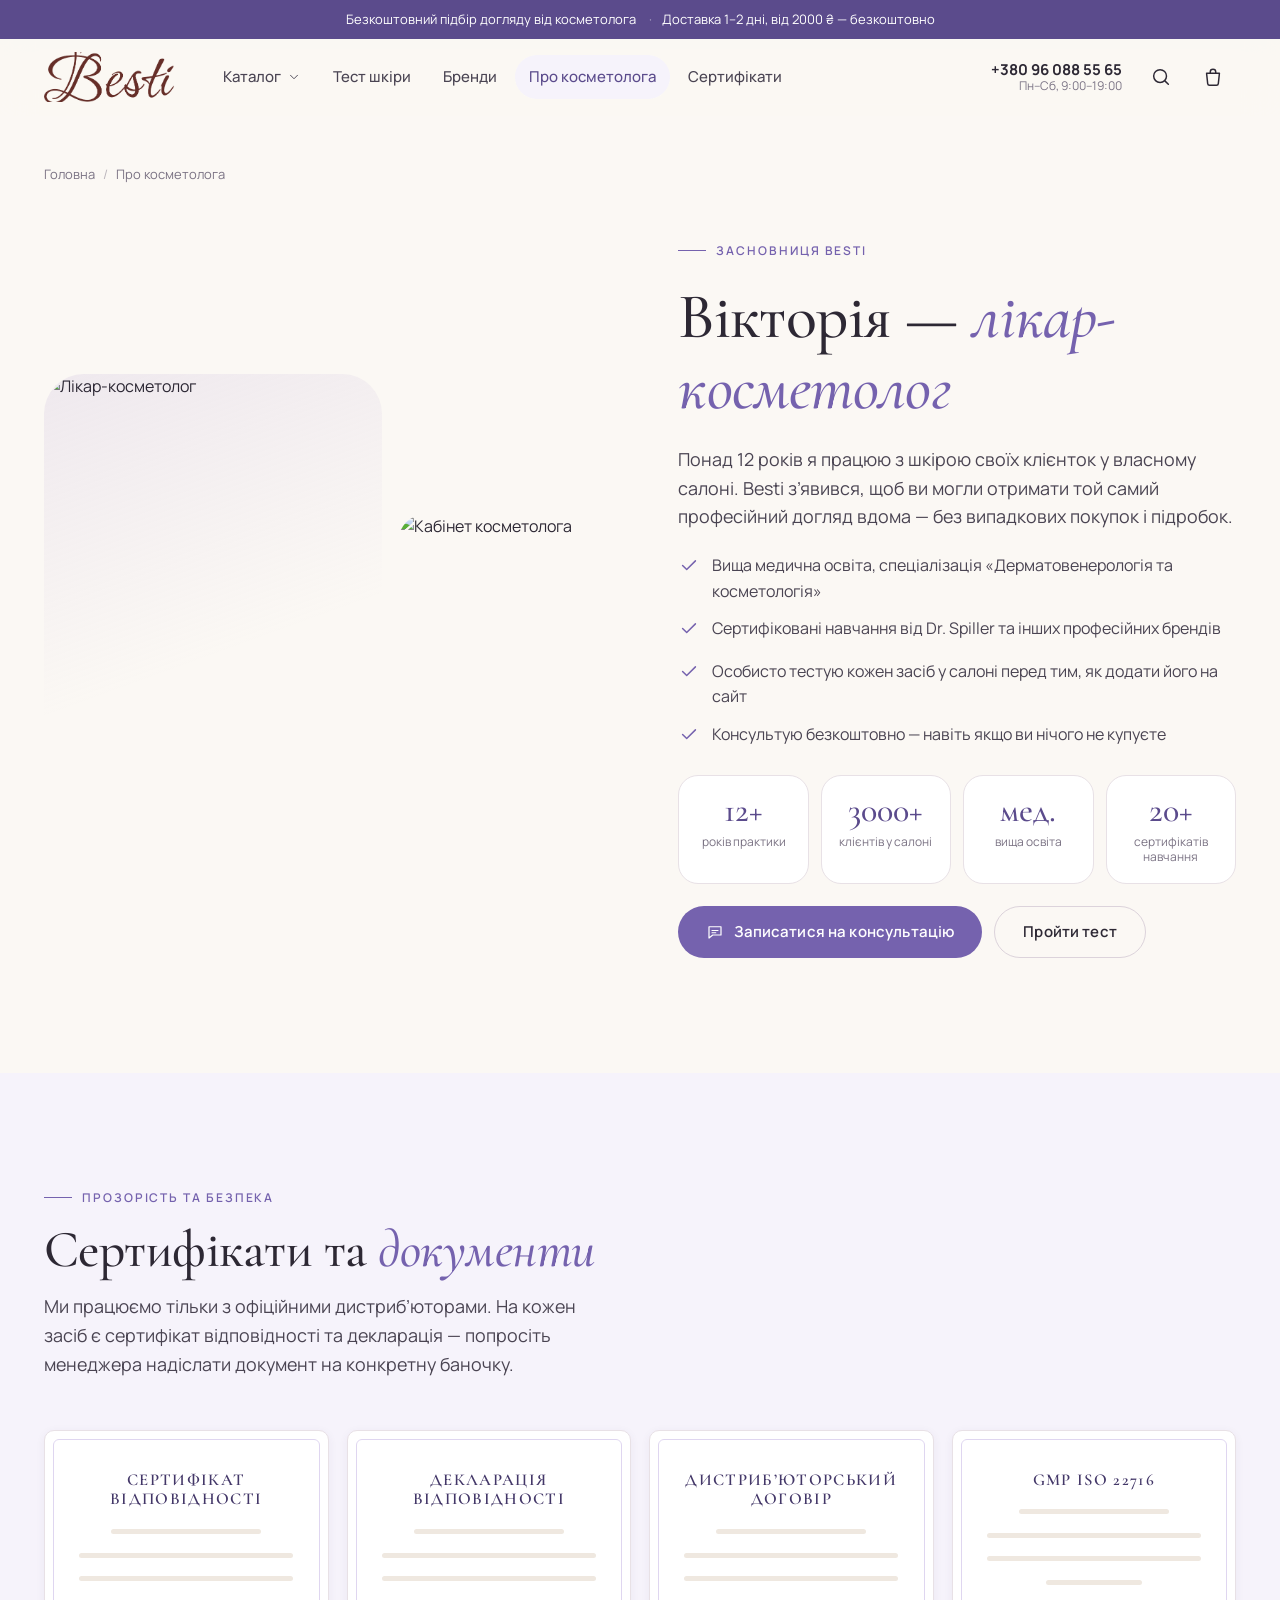
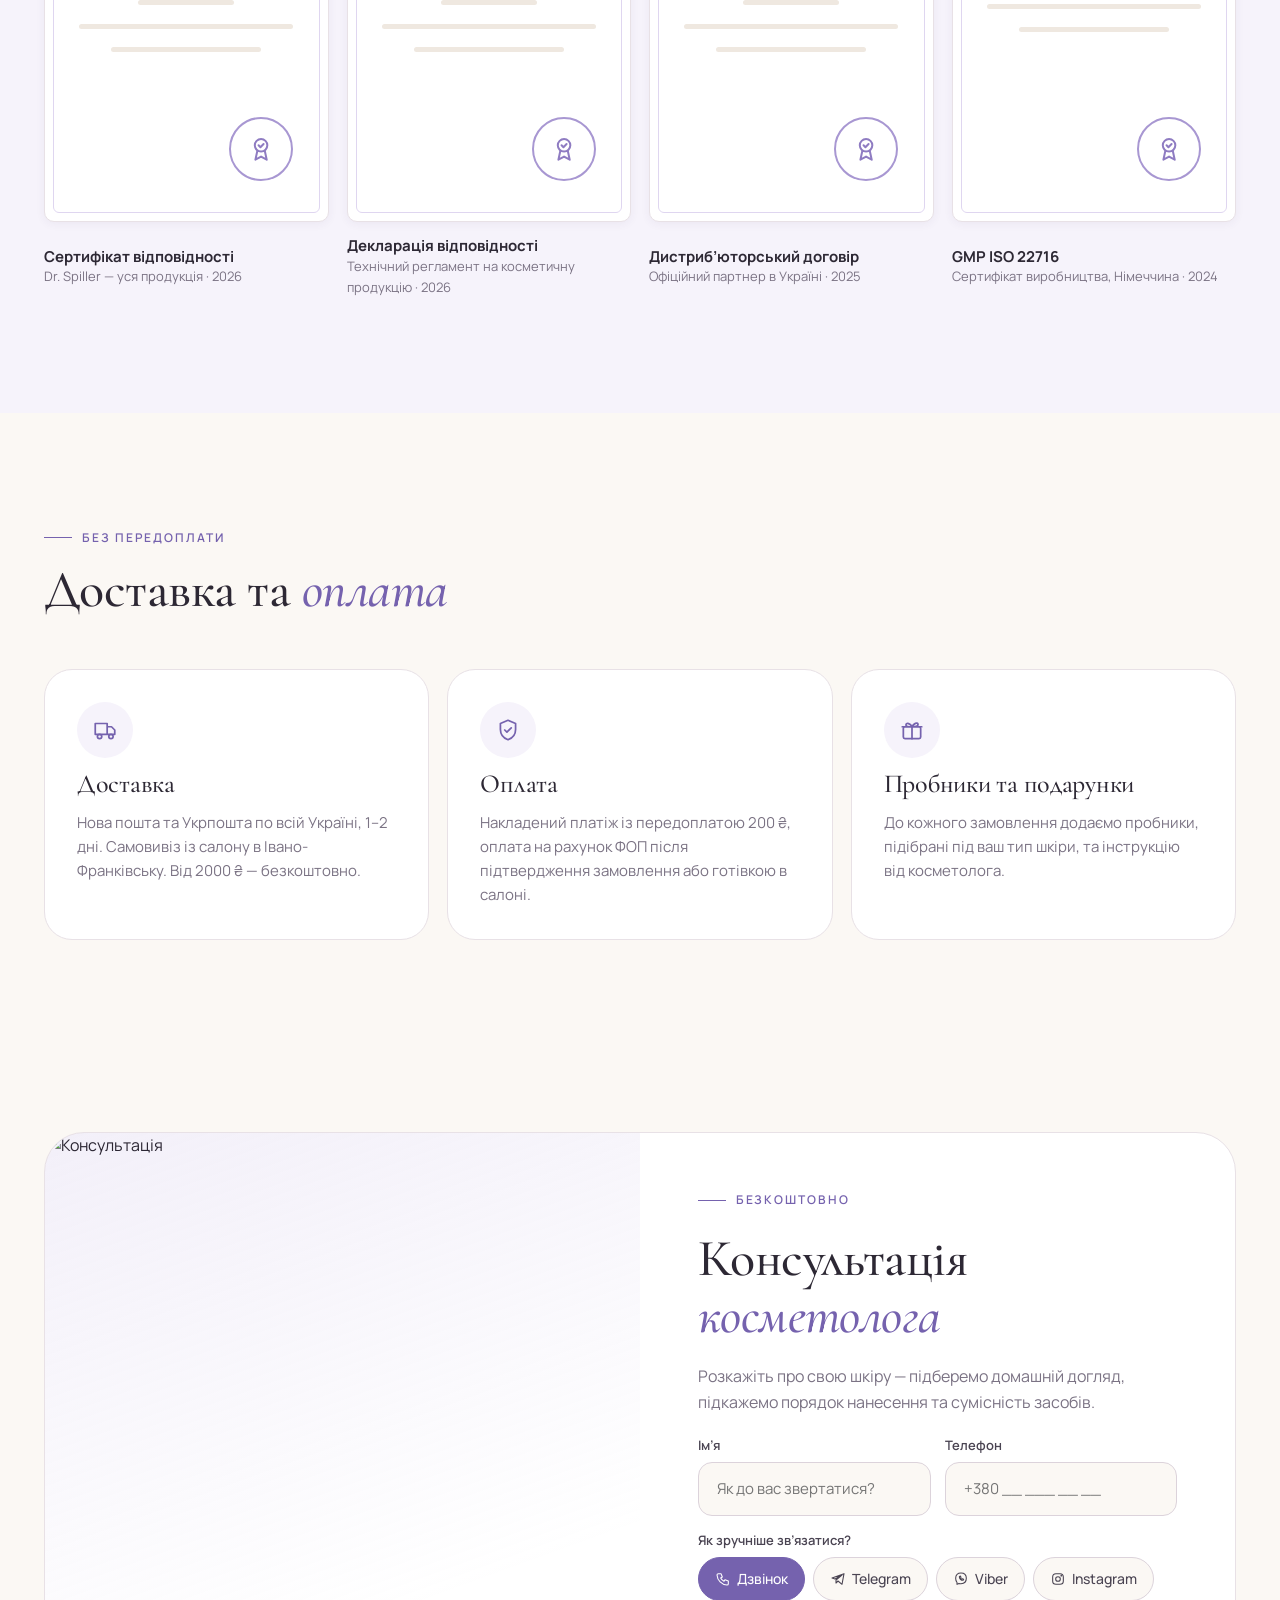
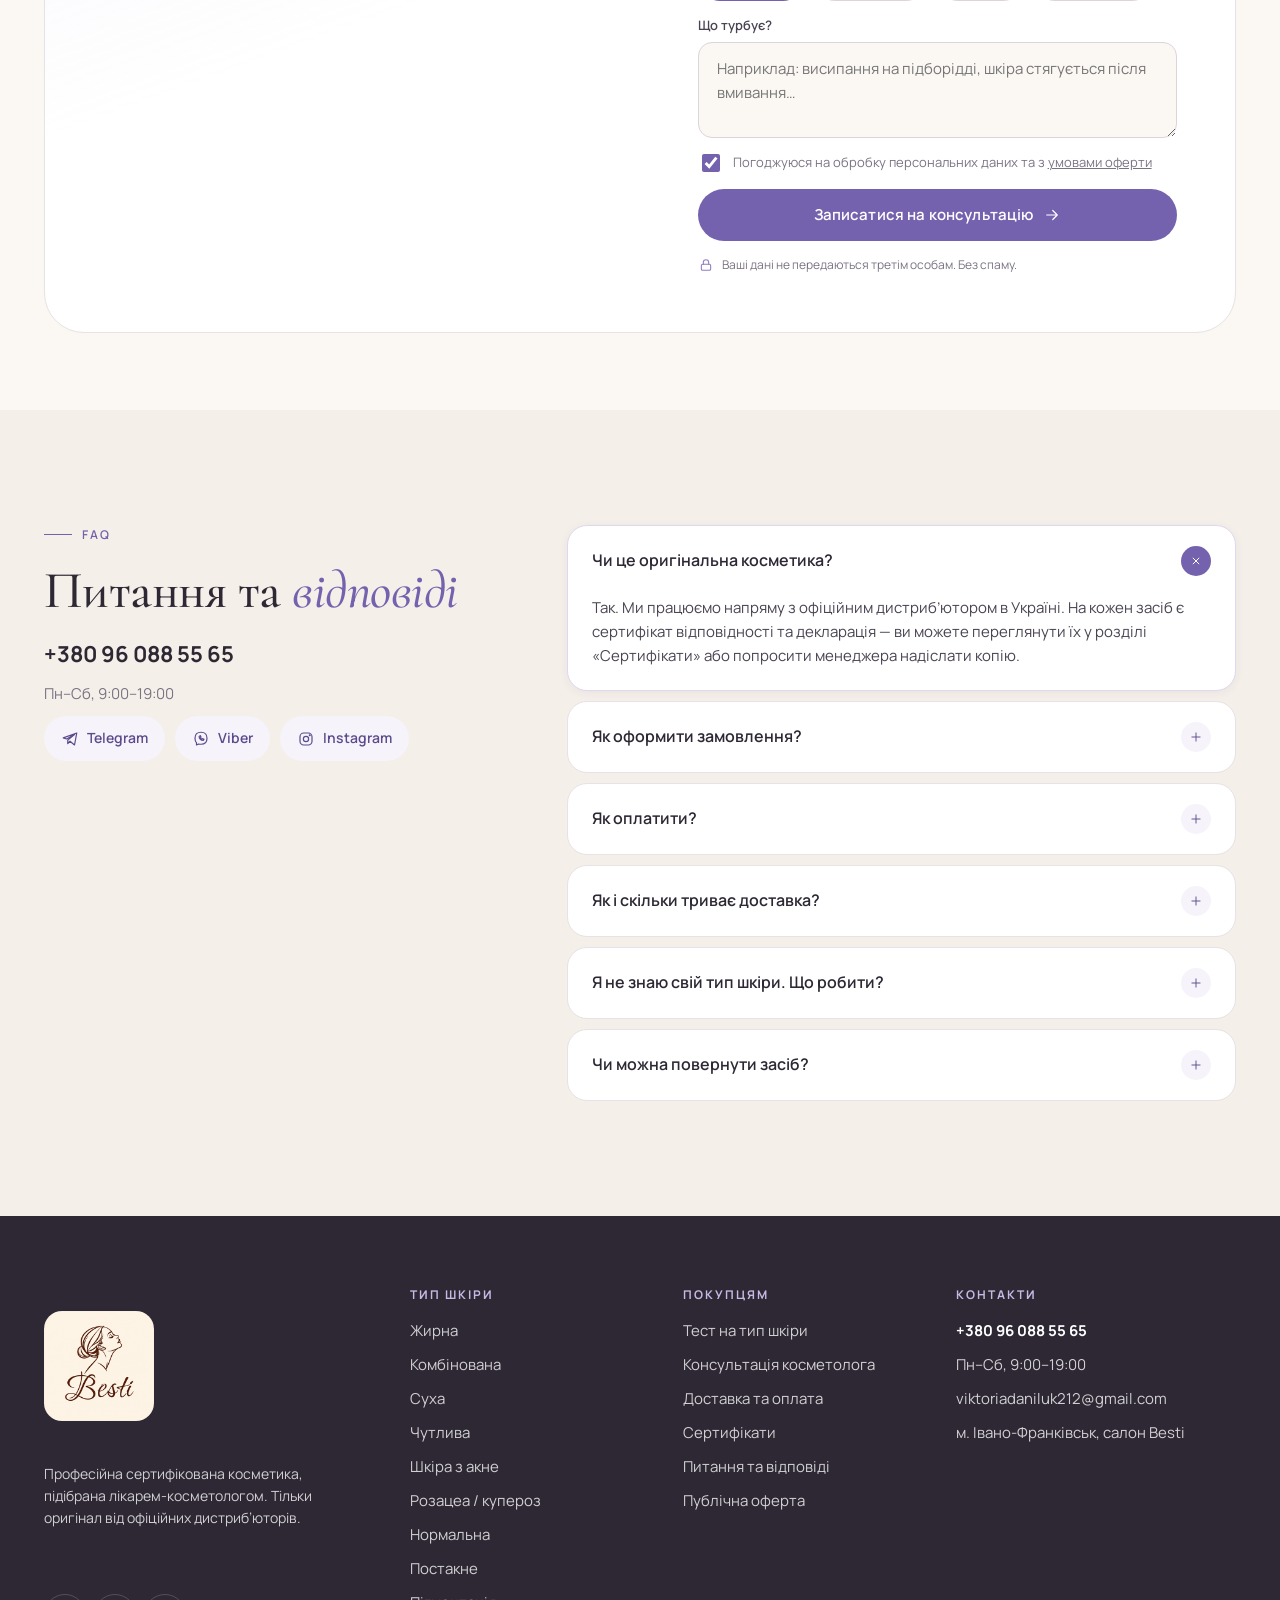
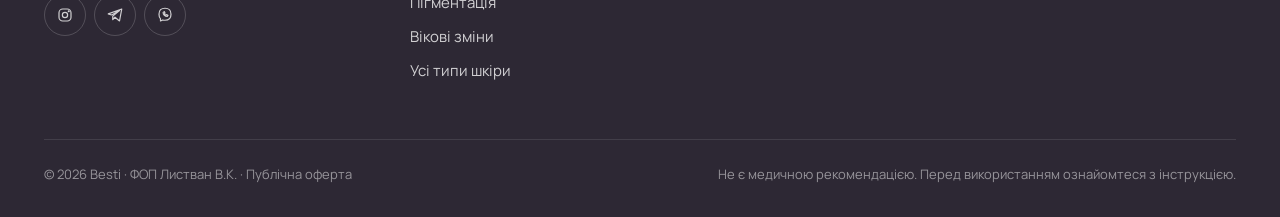
==== commit 1128cb4f: "Дані власниці з брифу: тест за її методикою, логотип, контакти, оферта - Тест: 6 питань косметолога," ====
--- a/about.html
+++ b/about.html
@@ -3,10 +3,11 @@
 <head>
   <meta charset="utf-8">
   <meta name="viewport" content="width=device-width, initial-scale=1, viewport-fit=cover">
-  <title>Про косметолога, сертифікати та доставка — Besti</title>
+  <title>Про косметолога, сертифікати та доставка — BESTI, магазин косметики</title>
   <meta name="description" content="Лікар-косметолог з медичною освітою підбирає професійну косметику. Сертифікати, доставка та оплата, відповіді на питання.">
   <meta name="theme-color" content="#FBF8F4">
-  <link rel="icon" href="assets/img/favicon.svg" type="image/svg+xml">
+  <link rel="icon" href="assets/img/favicon.png" type="image/png">
+  <link rel="apple-touch-icon" href="assets/img/favicon.png">
   <link rel="preconnect" href="https://fonts.googleapis.com">
   <link rel="preconnect" href="https://fonts.gstatic.com" crossorigin>
   <link href="https://fonts.googleapis.com/css2?family=Cormorant+Garamond:ital,wght@0,500;0,600;1,500&family=Manrope:wght@400;500;600;700;800&display=swap" rel="stylesheet">
@@ -64,8 +65,8 @@
           </div>
         </div>
         <div class="steps">
-          <div class="step"><span class="ic" style="width:56px;height:56px;border-radius:50%;background:var(--lav-50);color:var(--lav-600);display:grid;place-items:center" data-icon="truck"></span><h3>Нова пошта</h3><p>Відправляємо щодня, крім неділі. Доставка 1–2 дні у відділення, поштомат або кур’єром. Від 3000 ₴ — безкоштовно.</p></div>
-          <div class="step"><span class="ic" style="width:56px;height:56px;border-radius:50%;background:var(--lav-50);color:var(--lav-600);display:grid;place-items:center" data-icon="shield"></span><h3>Оплата</h3><p>Накладений платіж при отриманні або переказ на рахунок ФОП після підтвердження замовлення менеджером.</p></div>
+          <div class="step"><span class="ic" style="width:56px;height:56px;border-radius:50%;background:var(--lav-50);color:var(--lav-600);display:grid;place-items:center" data-icon="truck"></span><h3>Доставка</h3><p>Нова пошта та Укрпошта по всій Україні, 1–2 дні. Самовивіз із салону в Івано-Франківську. Від 2000 ₴ — безкоштовно.</p></div>
+          <div class="step"><span class="ic" style="width:56px;height:56px;border-radius:50%;background:var(--lav-50);color:var(--lav-600);display:grid;place-items:center" data-icon="shield"></span><h3>Оплата</h3><p>Накладений платіж із передоплатою 200 ₴, оплата на рахунок ФОП після підтвердження замовлення або готівкою в салоні.</p></div>
           <div class="step"><span class="ic" style="width:56px;height:56px;border-radius:50%;background:var(--lav-50);color:var(--lav-600);display:grid;place-items:center" data-icon="gift"></span><h3>Пробники та подарунки</h3><p>До кожного замовлення додаємо пробники, підібрані під ваш тип шкіри, та інструкцію від косметолога.</p></div>
         </div>
       </div>
--- a/assets/css/styles.css
+++ b/assets/css/styles.css
@@ -157,6 +157,9 @@
 
 .logo { display: inline-flex; align-items: center; gap: 10px; flex: none; }
 .logo__mark { width: 34px; height: 34px; }
+.logo__img { height: 50px; width: auto; }
+.logo__img ~ .logo__mark, .logo__img ~ .logo__word { display: none; }
+.logo__full { width: 110px; height: 110px; border-radius: 18px; }
 .logo__word { font-family: var(--f-serif); font-size: 32px; font-weight: 500; font-style: italic; letter-spacing: .01em; color: var(--ink); line-height: 1; }
 .logo__word b { color: var(--lav-600); font-weight: 500; }
 
@@ -861,6 +864,7 @@
   .hdr-actions .hide-sm { display: none; }
   .logo__word { font-size: 28px; }
   .logo__mark { width: 28px; height: 28px; }
+  .logo__img { height: 40px; }
   .hero__cta .btn { flex: 1; }
   .hero__img { border-radius: 200px 200px var(--r-lg) var(--r-lg); }
   .float-card { padding: 10px 12px; }
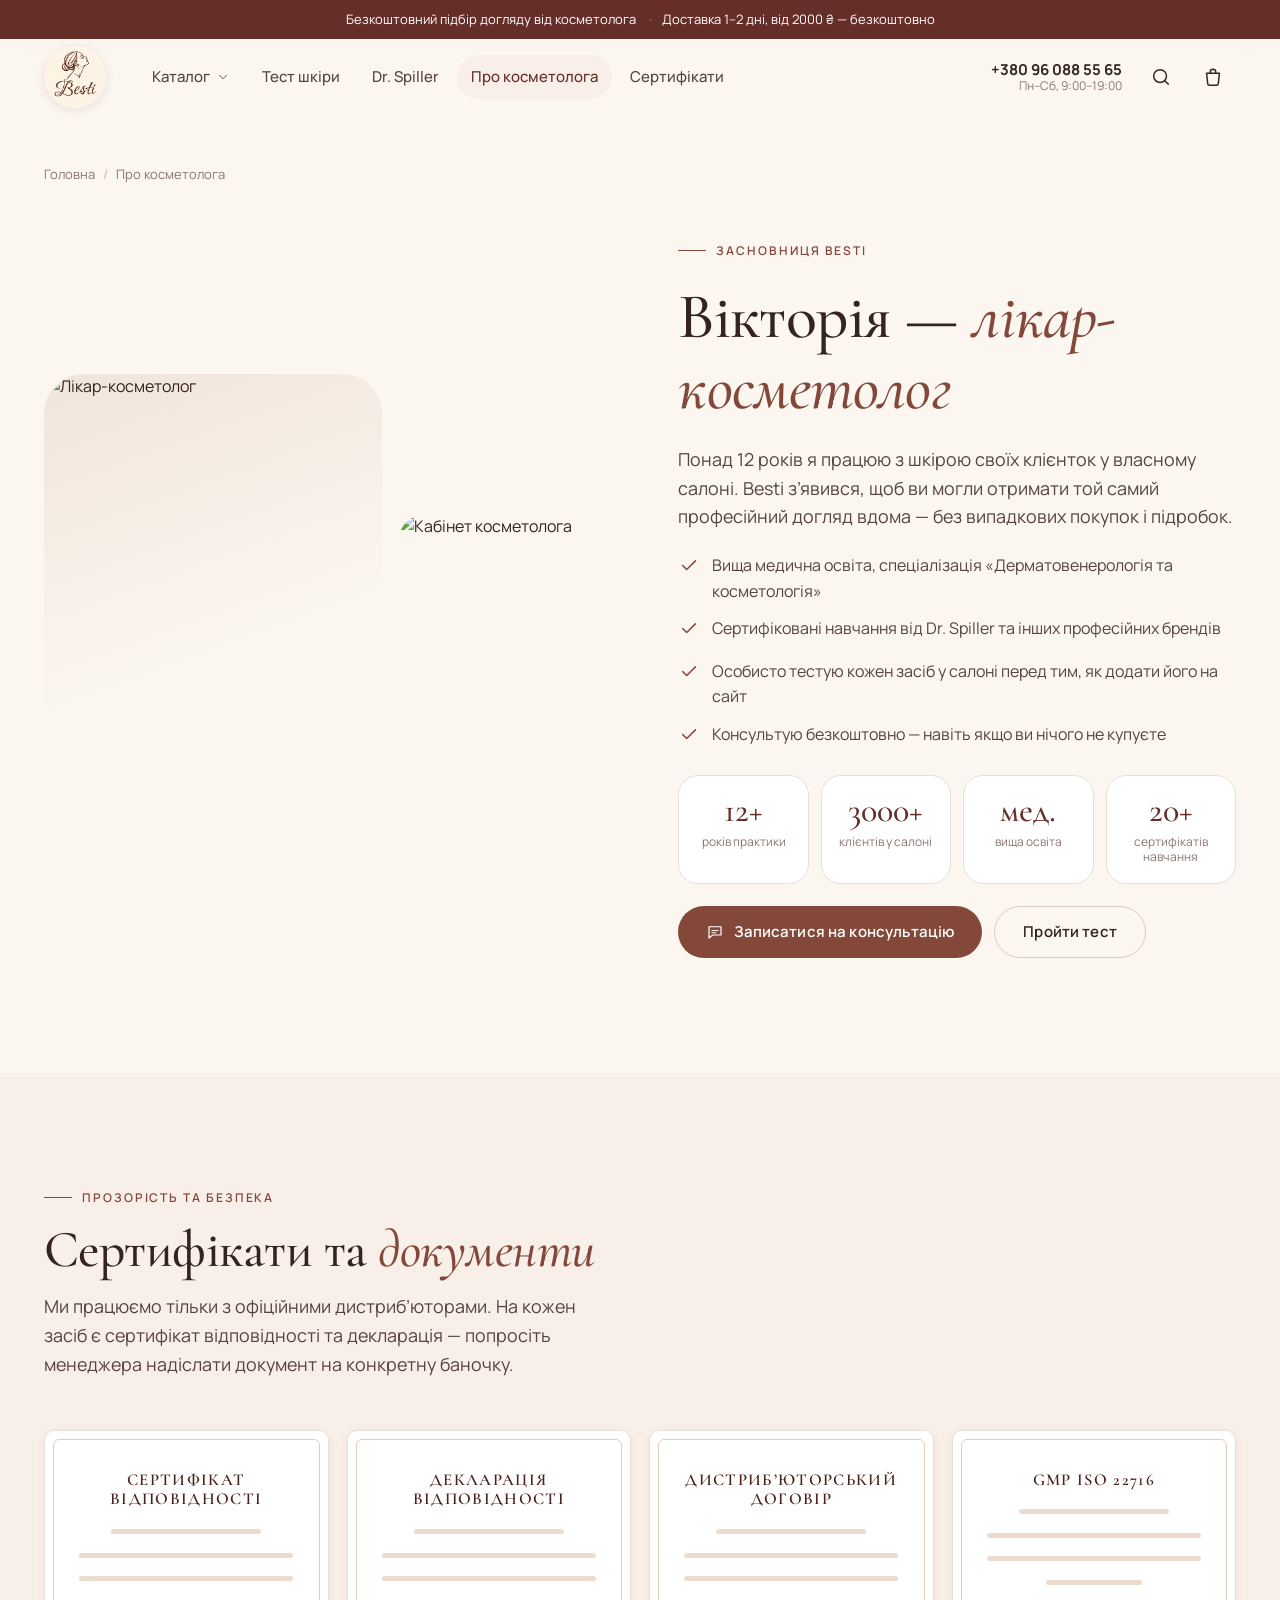
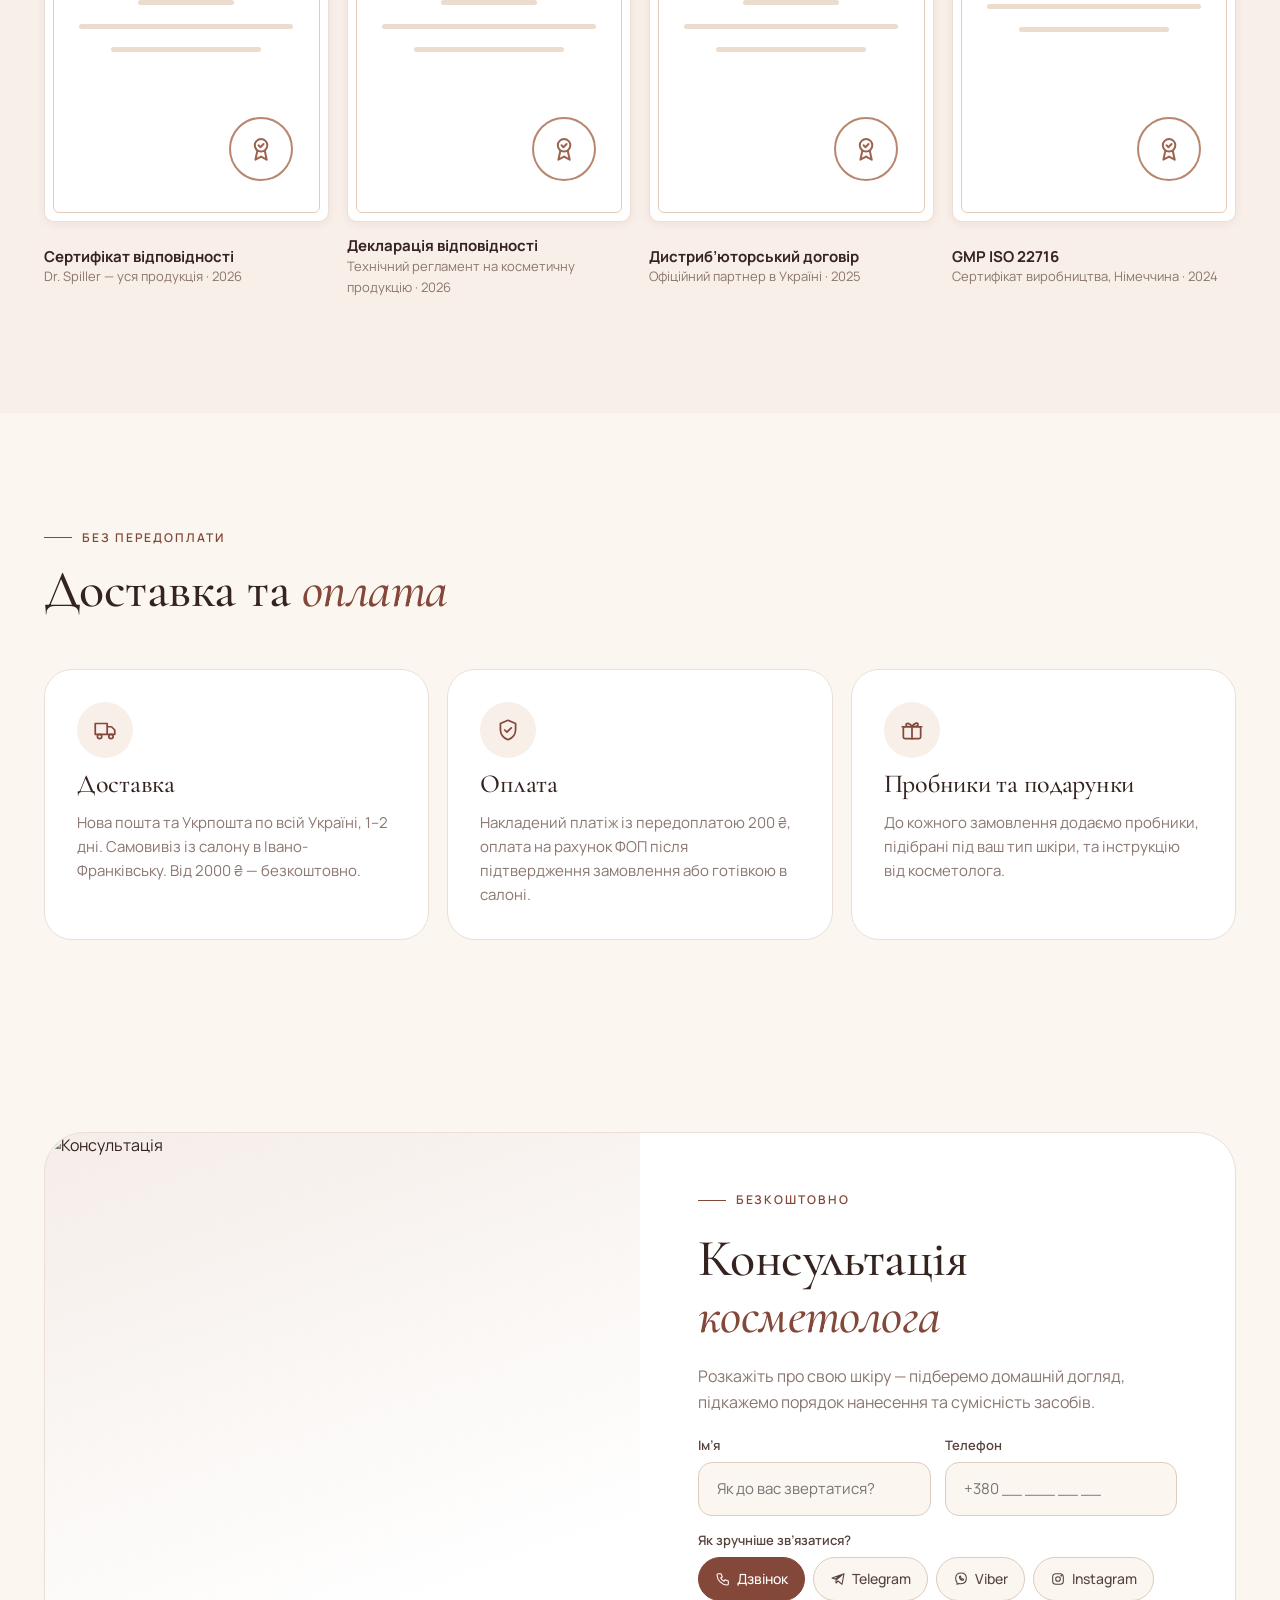
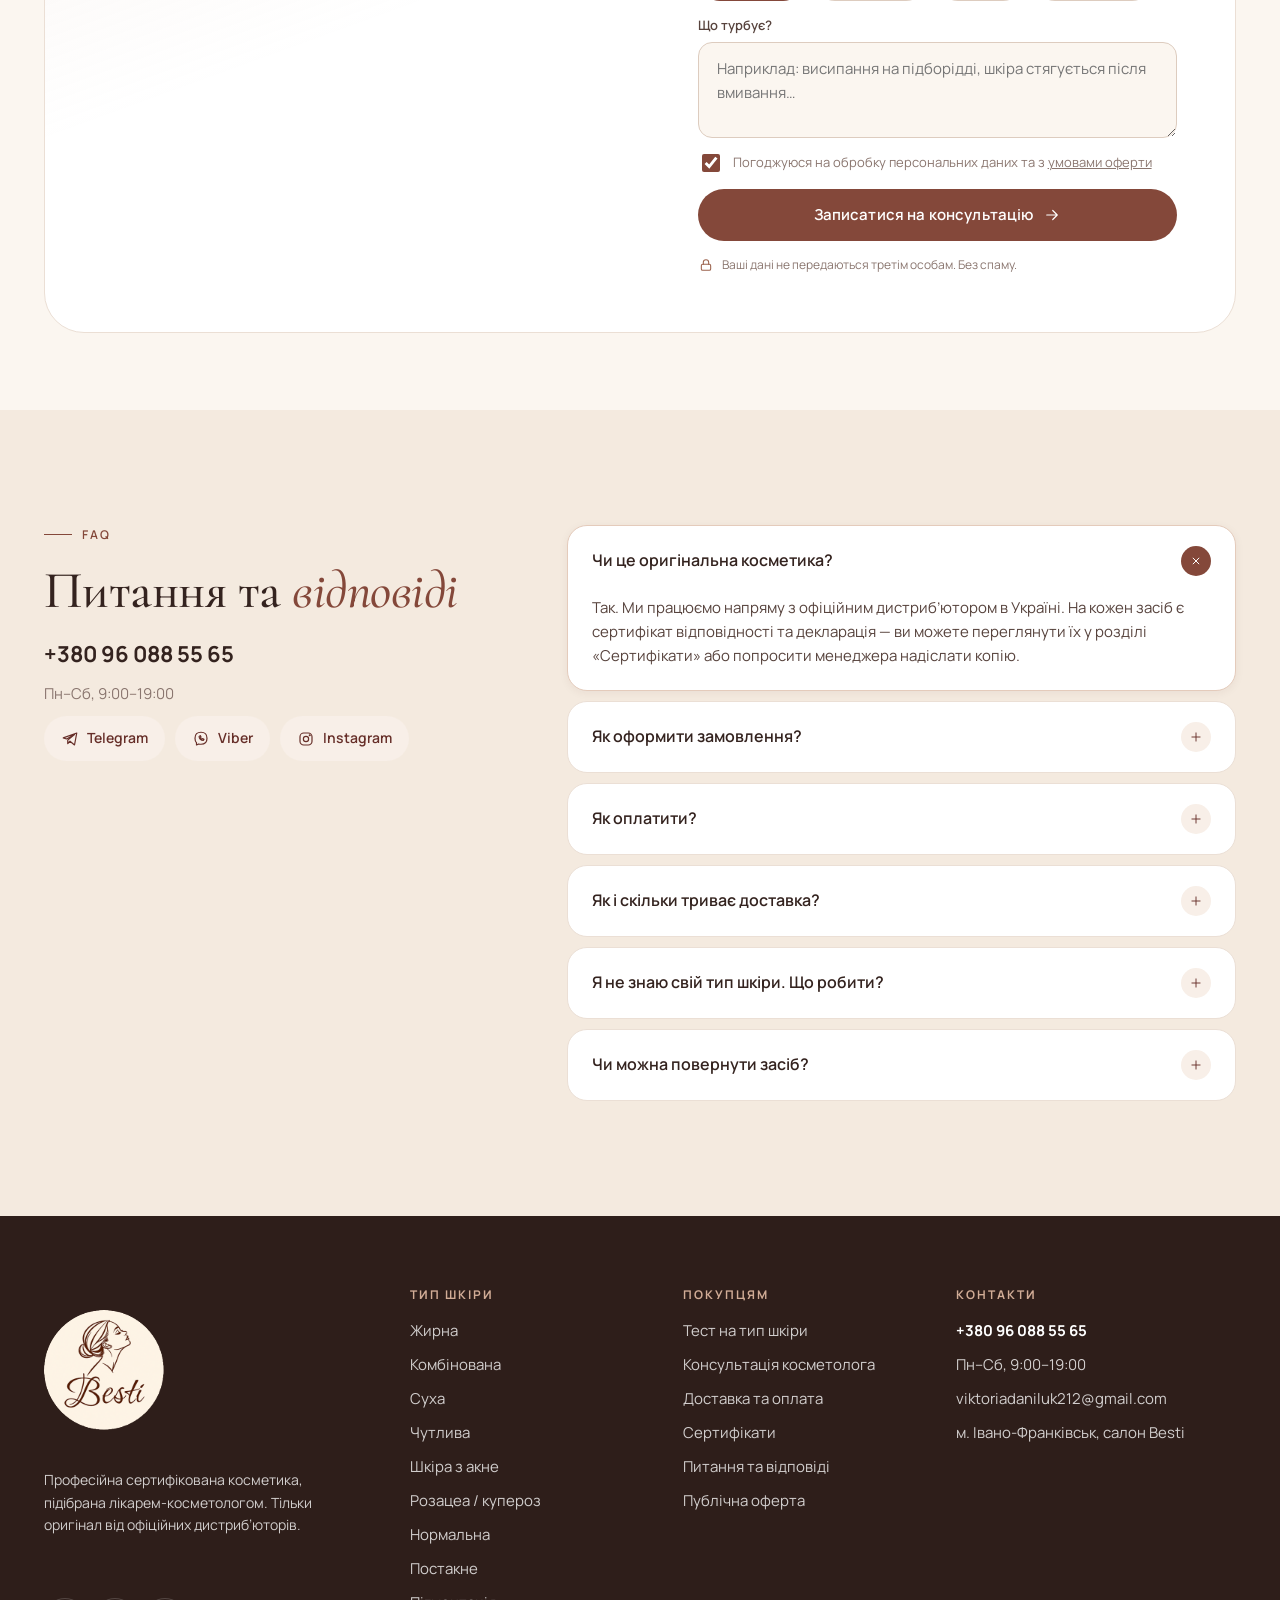
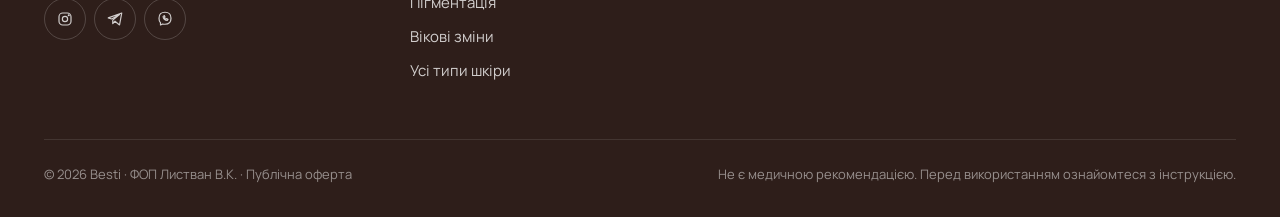
==== commit 80f9f6e1: "Редизайн під продажі: тепла палітра від логотипа, новий перший екран - Палітра: крем + шоколад від л" ====
--- a/about.html
+++ b/about.html
@@ -5,7 +5,7 @@
   <meta name="viewport" content="width=device-width, initial-scale=1, viewport-fit=cover">
   <title>Про косметолога, сертифікати та доставка — BESTI, магазин косметики</title>
   <meta name="description" content="Лікар-косметолог з медичною освітою підбирає професійну косметику. Сертифікати, доставка та оплата, відповіді на питання.">
-  <meta name="theme-color" content="#FBF8F4">
+  <meta name="theme-color" content="#FBF6F0">
   <link rel="icon" href="assets/img/favicon.png" type="image/png">
   <link rel="apple-touch-icon" href="assets/img/favicon.png">
   <link rel="preconnect" href="https://fonts.googleapis.com">
@@ -65,9 +65,9 @@
           </div>
         </div>
         <div class="steps">
-          <div class="step"><span class="ic" style="width:56px;height:56px;border-radius:50%;background:var(--lav-50);color:var(--lav-600);display:grid;place-items:center" data-icon="truck"></span><h3>Доставка</h3><p>Нова пошта та Укрпошта по всій Україні, 1–2 дні. Самовивіз із салону в Івано-Франківську. Від 2000 ₴ — безкоштовно.</p></div>
-          <div class="step"><span class="ic" style="width:56px;height:56px;border-radius:50%;background:var(--lav-50);color:var(--lav-600);display:grid;place-items:center" data-icon="shield"></span><h3>Оплата</h3><p>Накладений платіж із передоплатою 200 ₴, оплата на рахунок ФОП після підтвердження замовлення або готівкою в салоні.</p></div>
-          <div class="step"><span class="ic" style="width:56px;height:56px;border-radius:50%;background:var(--lav-50);color:var(--lav-600);display:grid;place-items:center" data-icon="gift"></span><h3>Пробники та подарунки</h3><p>До кожного замовлення додаємо пробники, підібрані під ваш тип шкіри, та інструкцію від косметолога.</p></div>
+          <div class="step"><span class="ic" style="width:56px;height:56px;border-radius:50%;background:var(--brand-50);color:var(--brand-600);display:grid;place-items:center" data-icon="truck"></span><h3>Доставка</h3><p>Нова пошта та Укрпошта по всій Україні, 1–2 дні. Самовивіз із салону в Івано-Франківську. Від 2000 ₴ — безкоштовно.</p></div>
+          <div class="step"><span class="ic" style="width:56px;height:56px;border-radius:50%;background:var(--brand-50);color:var(--brand-600);display:grid;place-items:center" data-icon="shield"></span><h3>Оплата</h3><p>Накладений платіж із передоплатою 200 ₴, оплата на рахунок ФОП після підтвердження замовлення або готівкою в салоні.</p></div>
+          <div class="step"><span class="ic" style="width:56px;height:56px;border-radius:50%;background:var(--brand-50);color:var(--brand-600);display:grid;place-items:center" data-icon="gift"></span><h3>Пробники та подарунки</h3><p>До кожного замовлення додаємо пробники, підібрані під ваш тип шкіри, та інструкцію від косметолога.</p></div>
         </div>
       </div>
     </section>
--- a/assets/css/styles.css
+++ b/assets/css/styles.css
@@ -3,24 +3,25 @@
    молочний + лавандовий акцент
    ========================================================= */
 :root {
-  --milk: #FBF8F4;
-  --cream: #F4EFE9;
-  --cream-2: #EFE8E0;
+  /* Тепла палітра від логотипа Besti: крем + шоколад */
+  --milk: #FBF6F0;
+  --cream: #F4EADF;
+  --cream-2: #EBDCCD;
   --white: #FFFFFF;
-  --lav-50: #F6F3FB;
-  --lav-100: #EEE8F7;
-  --lav-200: #DFD6F0;
-  --lav-300: #C7B9E4;
-  --lav-400: #A897D2;
-  --lav-500: #8F7CC2;
-  --lav-600: #7562AE;
-  --lav-700: #5B4B8C;
-  --lav-800: #433768;
-  --ink: #2D2834;
-  --ink-2: #4A4452;
-  --muted: #7B7384;
-  --line: #E8E1E6;
-  --line-2: #DCD3DB;
+  --brand-50: #F8EFE8;
+  --brand-100: #F1E2D7;
+  --brand-200: #E4CBBB;
+  --brand-300: #D1AC96;
+  --brand-400: #B8866D;
+  --brand-500: #9C634E;
+  --brand-600: #84483A;
+  --brand-700: #662E28;
+  --brand-800: #4A201C;
+  --ink: #34231F;
+  --ink-2: #57433D;
+  --muted: #8A766F;
+  --line: #EBDFD5;
+  --line-2: #DDCCBF;
   --ok: #5E8C6A;
   --err: #B5536A;
 
@@ -31,9 +32,9 @@
   --r: 20px;
   --r-lg: 28px;
   --r-xl: 40px;
-  --shadow-sm: 0 2px 10px rgba(67, 55, 104, .06);
-  --shadow: 0 12px 40px rgba(67, 55, 104, .10);
-  --shadow-lg: 0 24px 70px rgba(67, 55, 104, .16);
+  --shadow-sm: 0 2px 10px rgba(74, 32, 28, .06);
+  --shadow: 0 12px 40px rgba(74, 32, 28, .10);
+  --shadow-lg: 0 24px 70px rgba(74, 32, 28, .16);
   --ease: cubic-bezier(.22, .61, .36, 1);
   --container: 1240px;
   --gutter: 24px;
@@ -61,9 +62,9 @@
 a { color: inherit; text-decoration: none; }
 button { font: inherit; color: inherit; cursor: pointer; background: none; border: 0; padding: 0; }
 input, select, textarea { font: inherit; color: inherit; }
-::selection { background: var(--lav-200); }
-
-:focus-visible { outline: 2px solid var(--lav-500); outline-offset: 3px; border-radius: 6px; }
+::selection { background: var(--brand-200); }
+
+:focus-visible { outline: 2px solid var(--brand-500); outline-offset: 3px; border-radius: 6px; }
 
 .container { width: 100%; max-width: var(--container); margin: 0 auto; padding: 0 var(--gutter); }
 
@@ -72,13 +73,13 @@
 h1 { font-size: clamp(40px, 6vw, 76px); }
 h2 { font-size: clamp(32px, 4.2vw, 52px); }
 h3 { font-size: clamp(22px, 2.2vw, 28px); }
-h1 em, h2 em, h3 em { font-style: italic; color: var(--lav-600); font-weight: 500; }
+h1 em, h2 em, h3 em { font-style: italic; color: var(--brand-600); font-weight: 500; }
 p { margin: 0; }
 
 .eyebrow {
   display: inline-flex; align-items: center; gap: 10px;
   font-size: 12px; font-weight: 600; letter-spacing: .16em; text-transform: uppercase;
-  color: var(--lav-600);
+  color: var(--brand-600);
 }
 .eyebrow::before { content: ''; width: 28px; height: 1px; background: currentColor; }
 .lead { font-size: clamp(16px, 1.4vw, 18px); color: var(--ink-2); max-width: 560px; }
@@ -87,7 +88,7 @@
 .section { padding: clamp(64px, 9vw, 120px) 0; }
 .section--tight { padding: clamp(48px, 6vw, 80px) 0; }
 .section--cream { background: var(--cream); }
-.section--lav { background: var(--lav-50); }
+.section--lav { background: var(--brand-50); }
 .section-head { display: flex; align-items: end; justify-content: space-between; gap: 24px; margin-bottom: clamp(32px, 4vw, 56px); flex-wrap: wrap; }
 .section-head > div:first-child { display: grid; gap: 14px; max-width: 640px; }
 .section-head--center { justify-content: center; text-align: center; }
@@ -95,7 +96,7 @@
 
 /* ---------- Buttons ---------- */
 .btn {
-  --bg: var(--lav-600); --fg: #fff;
+  --bg: var(--brand-600); --fg: #fff;
   display: inline-flex; align-items: center; justify-content: center; gap: 10px;
   min-height: 52px; padding: 0 28px; border-radius: 999px;
   background: var(--bg); color: var(--fg);
@@ -103,34 +104,34 @@
   transition: transform .25s var(--ease), box-shadow .25s var(--ease), background .25s;
   white-space: nowrap;
 }
-.btn:hover { background: var(--lav-700); box-shadow: 0 10px 30px rgba(117, 98, 174, .3); transform: translateY(-1px); }
+.btn:hover { background: var(--brand-700); box-shadow: 0 10px 30px rgba(132, 72, 58, .3); transform: translateY(-1px); }
 .btn:active { transform: translateY(0); }
 .btn svg { width: 18px; height: 18px; flex: none; }
 .btn--ghost { --bg: transparent; --fg: var(--ink); border: 1px solid var(--line-2); }
-.btn--ghost:hover { background: var(--white); border-color: var(--lav-300); box-shadow: var(--shadow-sm); }
-.btn--light { --bg: #fff; --fg: var(--lav-700); }
-.btn--light:hover { background: var(--lav-50); }
+.btn--ghost:hover { background: var(--white); border-color: var(--brand-300); box-shadow: var(--shadow-sm); }
+.btn--light { --bg: #fff; --fg: var(--brand-700); }
+.btn--light:hover { background: var(--brand-50); }
 .btn--sm { min-height: 42px; padding: 0 20px; font-size: 14px; }
 .btn--block { width: 100%; }
 .btn[disabled] { opacity: .5; pointer-events: none; }
 
 .link {
   display: inline-flex; align-items: center; gap: 8px;
-  font-weight: 600; color: var(--lav-700); font-size: 15px;
-  border-bottom: 1px solid var(--lav-300); padding-bottom: 2px;
+  font-weight: 600; color: var(--brand-700); font-size: 15px;
+  border-bottom: 1px solid var(--brand-300); padding-bottom: 2px;
   transition: gap .25s var(--ease), border-color .25s;
 }
-.link:hover { gap: 12px; border-color: var(--lav-600); }
+.link:hover { gap: 12px; border-color: var(--brand-600); }
 .link svg { width: 16px; height: 16px; }
 
 .chip {
   display: inline-flex; align-items: center; gap: 6px;
   padding: 6px 12px; border-radius: 999px;
-  background: var(--lav-100); color: var(--lav-700);
+  background: var(--brand-100); color: var(--brand-700);
   font-size: 12px; font-weight: 600; line-height: 1.3;
 }
 .chip svg { width: 14px; height: 14px; }
-a.chip:hover { background: var(--lav-200); }
+a.chip:hover { background: var(--brand-200); }
 .chip--cream { background: var(--cream); color: var(--ink-2); }
 .chip--outline { background: transparent; border: 1px solid var(--line-2); color: var(--ink-2); }
 
@@ -138,7 +139,7 @@
 
 /* ---------- Top bar & header ---------- */
 .topbar {
-  background: var(--lav-700); color: #fff; font-size: 13px;
+  background: var(--brand-700); color: #fff; font-size: 13px;
   text-align: center; padding: 9px var(--gutter);
 }
 .topbar a { text-decoration: underline; text-underline-offset: 3px; }
@@ -146,22 +147,22 @@
 
 .header {
   position: sticky; top: 0; z-index: 50;
-  background: rgba(251, 248, 244, .86);
+  background: rgba(251, 246, 240, .86);
   backdrop-filter: saturate(160%) blur(16px);
   -webkit-backdrop-filter: saturate(160%) blur(16px);
   border-bottom: 1px solid transparent;
   transition: border-color .3s, box-shadow .3s;
 }
-.header.is-scrolled { border-color: var(--line); box-shadow: 0 6px 30px rgba(67, 55, 104, .05); }
+.header.is-scrolled { border-color: var(--line); box-shadow: 0 6px 30px rgba(74, 32, 28, .05); }
 .header__in { height: var(--header-h); display: flex; align-items: center; gap: 32px; }
 
 .logo { display: inline-flex; align-items: center; gap: 10px; flex: none; }
 .logo__mark { width: 34px; height: 34px; }
-.logo__img { height: 50px; width: auto; }
+.logo__img { width: 62px; height: 62px; border-radius: 50%; box-shadow: 0 2px 10px rgba(102, 46, 40, .12); }
 .logo__img ~ .logo__mark, .logo__img ~ .logo__word { display: none; }
-.logo__full { width: 110px; height: 110px; border-radius: 18px; }
+.logo__full { width: 120px; height: 120px; border-radius: 50%; }
 .logo__word { font-family: var(--f-serif); font-size: 32px; font-weight: 500; font-style: italic; letter-spacing: .01em; color: var(--ink); line-height: 1; }
-.logo__word b { color: var(--lav-600); font-weight: 500; }
+.logo__word b { color: var(--brand-600); font-weight: 500; }
 
 .nav { display: flex; align-items: center; gap: 4px; margin-right: auto; }
 .nav__item { position: relative; }
@@ -170,7 +171,7 @@
   padding: 10px 14px; border-radius: 999px; font-size: 15px; font-weight: 500; color: var(--ink-2);
   transition: background .2s, color .2s;
 }
-.nav__link:hover, .nav__link.is-active { color: var(--lav-700); background: var(--lav-50); }
+.nav__link:hover, .nav__link.is-active { color: var(--brand-700); background: var(--brand-50); }
 .nav__link svg { width: 14px; height: 14px; transition: transform .25s; }
 .nav__item:hover .nav__link svg { transform: rotate(180deg); }
 
@@ -188,13 +189,13 @@
 .mega__title { font-size: 12px; text-transform: uppercase; letter-spacing: .14em; color: var(--muted); font-weight: 600; margin-bottom: 10px; }
 .mega__list { display: grid; gap: 2px; }
 .mega__list a { display: flex; align-items: center; gap: 12px; padding: 9px 10px; border-radius: 12px; font-size: 15px; transition: background .2s; }
-.mega__list a:hover { background: var(--lav-50); color: var(--lav-700); }
-.mega__list .ic { width: 34px; height: 34px; border-radius: 50%; background: var(--lav-50); display: grid; place-items: center; color: var(--lav-600); flex: none; }
+.mega__list a:hover { background: var(--brand-50); color: var(--brand-700); }
+.mega__list .ic { width: 34px; height: 34px; border-radius: 50%; background: var(--brand-50); display: grid; place-items: center; color: var(--brand-600); flex: none; }
 .mega__list .ic svg { width: 18px; height: 18px; }
 .mega__list small { display: block; color: var(--muted); font-size: 12px; line-height: 1.3; }
-.mega__promo { border-radius: var(--r); overflow: hidden; position: relative; background: var(--lav-100); display: flex; flex-direction: column; justify-content: end; padding: 20px; min-height: 260px; color: #fff; }
+.mega__promo { border-radius: var(--r); overflow: hidden; position: relative; background: var(--brand-100); display: flex; flex-direction: column; justify-content: end; padding: 20px; min-height: 260px; color: #fff; }
 .mega__promo img { position: absolute; inset: 0; width: 100%; height: 100%; object-fit: cover; }
-.mega__promo::after { content: ''; position: absolute; inset: 0; background: linear-gradient(to top, rgba(67, 55, 104, .85), rgba(67, 55, 104, 0) 65%); }
+.mega__promo::after { content: ''; position: absolute; inset: 0; background: linear-gradient(to top, rgba(74, 32, 28, .85), rgba(74, 32, 28, 0) 65%); }
 .mega__promo > * { position: relative; z-index: 1; }
 .mega__promo h4 { color: #fff; font-size: 24px; margin-bottom: 6px; }
 .mega__promo p { font-size: 13px; opacity: .9; margin-bottom: 14px; }
@@ -208,11 +209,11 @@
   display: grid; place-items: center; color: var(--ink);
   transition: background .2s, color .2s;
 }
-.icon-btn:hover { background: var(--lav-50); color: var(--lav-700); }
+.icon-btn:hover { background: var(--brand-50); color: var(--brand-700); }
 .icon-btn svg { width: 22px; height: 22px; }
 .badge-count {
   position: absolute; top: 4px; right: 3px; min-width: 19px; height: 19px; padding: 0 5px;
-  border-radius: 999px; background: var(--lav-600); color: #fff;
+  border-radius: 999px; background: var(--brand-600); color: #fff;
   font-size: 11px; font-weight: 700; display: grid; place-items: center;
   transform: scale(0); transition: transform .3s var(--ease);
 }
@@ -223,7 +224,7 @@
 
 /* ---------- Mobile drawer ---------- */
 .drawer-backdrop {
-  position: fixed; inset: 0; background: rgba(45, 40, 52, .35); z-index: 90;
+  position: fixed; inset: 0; background: rgba(52, 35, 31, .35); z-index: 90;
   opacity: 0; visibility: hidden; transition: opacity .3s, visibility .3s;
 }
 .drawer-backdrop.is-open { opacity: 1; visibility: visible; }
@@ -256,15 +257,15 @@
   font-size: 11px; font-weight: 600; color: var(--muted); padding: 6px 0;
 }
 .tabbar svg { width: 22px; height: 22px; }
-.tabbar .is-active { color: var(--lav-700); }
+.tabbar .is-active { color: var(--brand-700); }
 .tabbar .badge-count { top: 0; right: calc(50% - 22px); }
-.tabbar__quiz { color: var(--lav-700) !important; }
-.tabbar__quiz span.dot { width: 44px; height: 44px; margin-top: -22px; border-radius: 50%; background: var(--lav-600); color: #fff; display: grid; place-items: center; box-shadow: 0 8px 20px rgba(117, 98, 174, .35); border: 4px solid #fff; }
+.tabbar__quiz { color: var(--brand-700) !important; }
+.tabbar__quiz span.dot { width: 44px; height: 44px; margin-top: -22px; border-radius: 50%; background: var(--brand-600); color: #fff; display: grid; place-items: center; box-shadow: 0 8px 20px rgba(132, 72, 58, .35); border: 4px solid #fff; }
 .tabbar__quiz span.dot svg { width: 20px; height: 20px; }
 
 /* ---------- Search overlay ---------- */
 .search {
-  position: fixed; inset: 0; z-index: 110; background: rgba(251, 248, 244, .97);
+  position: fixed; inset: 0; z-index: 110; background: rgba(251, 246, 240, .97);
   backdrop-filter: blur(10px); -webkit-backdrop-filter: blur(10px);
   opacity: 0; visibility: hidden; transition: opacity .3s, visibility .3s;
   overflow-y: auto;
@@ -272,11 +273,11 @@
 .search.is-open { opacity: 1; visibility: visible; }
 .search__in { max-width: 860px; margin: 0 auto; padding: clamp(24px, 6vh, 72px) var(--gutter) 60px; }
 .search__bar { display: flex; align-items: center; gap: 12px; border-bottom: 1.5px solid var(--ink); padding-bottom: 12px; }
-.search__bar svg { width: 26px; height: 26px; color: var(--lav-600); flex: none; }
+.search__bar svg { width: 26px; height: 26px; color: var(--brand-600); flex: none; }
 .search__bar input { flex: 1; min-width: 0; border: 0; background: transparent; font-family: var(--f-serif); font-size: clamp(26px, 4vw, 40px); outline: none; }
 .search__hints { display: flex; flex-wrap: wrap; gap: 8px; margin: 20px 0 28px; }
 .search__hints button { padding: 8px 14px; border-radius: 999px; border: 1px solid var(--line-2); font-size: 14px; background: #fff; transition: border-color .2s, color .2s; }
-.search__hints button:hover { border-color: var(--lav-400); color: var(--lav-700); }
+.search__hints button:hover { border-color: var(--brand-400); color: var(--brand-700); }
 .search__results { display: grid; gap: 6px; }
 .search__item { display: flex; align-items: center; gap: 16px; padding: 10px; border-radius: 16px; transition: background .2s; }
 .search__item:hover, .search__item.is-focus { background: #fff; box-shadow: var(--shadow-sm); }
@@ -290,7 +291,7 @@
 .hero { position: relative; padding: clamp(32px, 5vw, 64px) 0 clamp(56px, 7vw, 100px); overflow: hidden; }
 .hero::before {
   content: ''; position: absolute; width: 760px; height: 760px; right: -160px; top: -200px; border-radius: 50%;
-  background: radial-gradient(circle, var(--lav-100) 0%, rgba(238, 232, 247, 0) 70%); z-index: -1;
+  background: radial-gradient(circle, var(--brand-100) 0%, rgba(241, 226, 215, 0) 70%); z-index: -1;
 }
 .hero__grid { display: grid; grid-template-columns: 1.05fr .95fr; gap: clamp(32px, 5vw, 72px); align-items: center; }
 .hero__text { display: grid; gap: 26px; }
@@ -298,22 +299,22 @@
 .hero__cta { display: flex; gap: 12px; flex-wrap: wrap; }
 .hero__meta { display: flex; align-items: center; gap: 16px; padding-top: 6px; }
 .avatars { display: flex; }
-.avatars span { width: 40px; height: 40px; border-radius: 50%; border: 3px solid var(--milk); margin-left: -10px; display: grid; place-items: center; font-weight: 700; font-size: 13px; color: var(--lav-700); background: var(--lav-100); }
+.avatars span { width: 40px; height: 40px; border-radius: 50%; border: 3px solid var(--milk); margin-left: -10px; display: grid; place-items: center; font-weight: 700; font-size: 13px; color: var(--brand-700); background: var(--brand-100); }
 .avatars span:first-child { margin-left: 0; }
 .avatars span:nth-child(2) { background: var(--cream-2); }
-.avatars span:nth-child(3) { background: var(--lav-200); }
+.avatars span:nth-child(3) { background: var(--brand-200); }
 .hero__meta p { font-size: 14px; color: var(--muted); line-height: 1.4; }
 .hero__meta b { color: var(--ink); }
 .stars { color: #C9A96B; letter-spacing: 2px; font-size: 14px; }
 
 .hero__visual { position: relative; }
 .hero__img {
-  aspect-ratio: 5/6; max-height: 640px; width: 100%; border-radius: 300px 300px var(--r-xl) var(--r-xl); overflow: hidden; background: var(--lav-100);
+  aspect-ratio: 5/6; max-height: 640px; width: 100%; border-radius: 300px 300px var(--r-xl) var(--r-xl); overflow: hidden; background: var(--brand-100);
   box-shadow: var(--shadow-lg);
 }
 .hero__img img { width: 100%; height: 100%; object-fit: cover; }
 .tint { position: relative; }
-.tint::after { content: ''; position: absolute; inset: 0; background: linear-gradient(160deg, rgba(199, 185, 228, .22), rgba(251, 248, 244, 0) 60%); pointer-events: none; mix-blend-mode: multiply; }
+.tint::after { content: ''; position: absolute; inset: 0; background: linear-gradient(160deg, rgba(209, 172, 150, .22), rgba(251, 246, 240, 0) 60%); pointer-events: none; mix-blend-mode: multiply; }
 .float-card {
   position: absolute; background: rgba(255, 255, 255, .92); backdrop-filter: blur(10px); -webkit-backdrop-filter: blur(10px);
   border-radius: var(--r); box-shadow: var(--shadow); padding: 16px 18px; display: flex; align-items: center; gap: 12px;
@@ -321,7 +322,7 @@
 }
 .float-card b { display: block; font-size: 14px; }
 .float-card small { color: var(--muted); font-size: 12px; }
-.float-card .ic { width: 42px; height: 42px; border-radius: 50%; background: var(--lav-100); color: var(--lav-700); display: grid; place-items: center; flex: none; }
+.float-card .ic { width: 42px; height: 42px; border-radius: 50%; background: var(--brand-100); color: var(--brand-700); display: grid; place-items: center; flex: none; }
 .float-card .ic svg { width: 20px; height: 20px; }
 .float-card--1 { left: -36px; top: 18%; }
 .float-card--2 { right: -20px; bottom: 12%; animation-delay: -3s; }
@@ -334,7 +335,7 @@
 .trust__grid { display: grid; grid-template-columns: repeat(4, 1fr); }
 .trust__item { display: flex; align-items: center; gap: 14px; padding: 26px 20px; border-left: 1px solid var(--line); }
 .trust__item:first-child { border-left: 0; padding-left: 0; }
-.trust__item .ic { width: 48px; height: 48px; border-radius: 50%; background: var(--lav-50); color: var(--lav-600); display: grid; place-items: center; flex: none; }
+.trust__item .ic { width: 48px; height: 48px; border-radius: 50%; background: var(--brand-50); color: var(--brand-600); display: grid; place-items: center; flex: none; }
 .trust__item b { display: block; font-size: 15px; line-height: 1.3; }
 .trust__item small { color: var(--muted); font-size: 13px; line-height: 1.35; display: block; margin-top: 2px; }
 
@@ -349,52 +350,52 @@
 }
 .skin-card::after {
   content: ''; position: absolute; width: 180px; height: 180px; right: -60px; bottom: -70px; border-radius: 50%;
-  background: var(--lav-50); transition: transform .5s var(--ease), background .35s; z-index: 0;
+  background: var(--brand-50); transition: transform .5s var(--ease), background .35s; z-index: 0;
 }
 .skin-card > * { position: relative; z-index: 1; }
-.skin-card:hover { transform: translateY(-4px); box-shadow: var(--shadow); border-color: var(--lav-200); }
-.skin-card:hover::after { transform: scale(1.5); background: var(--lav-100); }
-.skin-card .ic { width: 56px; height: 56px; border-radius: 50%; background: var(--lav-100); color: var(--lav-700); display: grid; place-items: center; }
+.skin-card:hover { transform: translateY(-4px); box-shadow: var(--shadow); border-color: var(--brand-200); }
+.skin-card:hover::after { transform: scale(1.5); background: var(--brand-100); }
+.skin-card .ic { width: 56px; height: 56px; border-radius: 50%; background: var(--brand-100); color: var(--brand-700); display: grid; place-items: center; }
 .skin-card .ic svg { width: 28px; height: 28px; }
 .skin-card h3 { font-size: 26px; }
 .skin-card p { font-size: 14px; color: var(--muted); line-height: 1.45; }
-.skin-card .go { margin-top: auto; display: flex; align-items: center; justify-content: space-between; font-size: 13px; font-weight: 600; color: var(--lav-700); }
-.skin-card .go span.arr { width: 36px; height: 36px; border-radius: 50%; border: 1px solid var(--lav-200); display: grid; place-items: center; transition: background .3s, color .3s; }
-.skin-card:hover .go span.arr { background: var(--lav-600); color: #fff; border-color: var(--lav-600); }
+.skin-card .go { margin-top: auto; display: flex; align-items: center; justify-content: space-between; font-size: 13px; font-weight: 600; color: var(--brand-700); }
+.skin-card .go span.arr { width: 36px; height: 36px; border-radius: 50%; border: 1px solid var(--brand-200); display: grid; place-items: center; transition: background .3s, color .3s; }
+.skin-card:hover .go span.arr { background: var(--brand-600); color: #fff; border-color: var(--brand-600); }
 .skin-card .go svg { width: 16px; height: 16px; }
-.skin-card--quiz { background: var(--lav-700); border-color: var(--lav-700); color: #fff; }
+.skin-card--quiz { background: var(--brand-700); border-color: var(--brand-700); color: #fff; }
 .skin-card--quiz h3, .skin-card--quiz .go { color: #fff; }
 .skin-card--quiz p { color: rgba(255, 255, 255, .8); }
 .skin-card--quiz::after { background: rgba(255, 255, 255, .07); }
 .skin-card--quiz:hover::after { background: rgba(255, 255, 255, .1); }
 .skin-card--quiz .ic { background: rgba(255, 255, 255, .14); color: #fff; }
 .skin-card--quiz .go span.arr { border-color: rgba(255, 255, 255, .35); }
-.skin-card--quiz:hover .go span.arr { background: #fff; color: var(--lav-700); }
+.skin-card--quiz:hover .go span.arr { background: #fff; color: var(--brand-700); }
 
 /* ---------- Product card ---------- */
 .pgrid { display: grid; grid-template-columns: repeat(4, 1fr); gap: 20px; }
 .pcard { position: relative; display: flex; flex-direction: column; background: #fff; border-radius: var(--r-lg); border: 1px solid var(--line); overflow: hidden; transition: box-shadow .35s var(--ease), transform .35s var(--ease), border-color .35s; }
-.pcard:hover { box-shadow: var(--shadow); transform: translateY(-3px); border-color: var(--lav-200); }
+.pcard:hover { box-shadow: var(--shadow); transform: translateY(-3px); border-color: var(--brand-200); }
 .pcard__media { position: relative; aspect-ratio: 4/5; background: var(--cream); overflow: hidden; display: block; }
 .pcard__media img { width: 100%; height: 100%; object-fit: cover; transition: transform .8s var(--ease); }
 .pcard:hover .pcard__media img { transform: scale(1.05); }
 .pcard__badges { position: absolute; top: 14px; left: 14px; display: flex; flex-direction: column; gap: 6px; align-items: flex-start; z-index: 1; }
-.pbadge { padding: 5px 11px; border-radius: 999px; font-size: 11px; font-weight: 700; letter-spacing: .04em; text-transform: uppercase; background: #fff; color: var(--lav-700); box-shadow: var(--shadow-sm); }
-.pbadge--hit { background: var(--lav-600); color: #fff; }
-.pcard__cert { position: absolute; right: 14px; top: 14px; z-index: 1; width: 34px; height: 34px; border-radius: 50%; background: rgba(255, 255, 255, .92); color: var(--lav-600); display: grid; place-items: center; box-shadow: var(--shadow-sm); }
+.pbadge { padding: 5px 11px; border-radius: 999px; font-size: 11px; font-weight: 700; letter-spacing: .04em; text-transform: uppercase; background: #fff; color: var(--brand-700); box-shadow: var(--shadow-sm); }
+.pbadge--hit { background: var(--brand-600); color: #fff; }
+.pcard__cert { position: absolute; right: 14px; top: 14px; z-index: 1; width: 34px; height: 34px; border-radius: 50%; background: rgba(255, 255, 255, .92); color: var(--brand-600); display: grid; place-items: center; box-shadow: var(--shadow-sm); }
 .pcard__cert svg { width: 18px; height: 18px; }
 .pcard__body { display: flex; flex-direction: column; gap: 8px; padding: 18px 18px 20px; flex: 1; }
-.pcard__brand { font-size: 11px; font-weight: 700; letter-spacing: .14em; text-transform: uppercase; color: var(--lav-600); }
+.pcard__brand { font-size: 11px; font-weight: 700; letter-spacing: .14em; text-transform: uppercase; color: var(--brand-600); }
 .pcard__name { font-family: var(--f-serif); font-size: 21px; line-height: 1.15; font-weight: 600; color: var(--ink); }
-.pcard__name:hover { color: var(--lav-700); }
+.pcard__name:hover { color: var(--brand-700); }
 .pcard__skins { display: flex; flex-wrap: wrap; gap: 4px; }
 .pcard__skins .chip { font-size: 11px; padding: 4px 9px; }
 .pcard__foot { display: flex; align-items: center; justify-content: space-between; gap: 10px; margin-top: auto; padding-top: 10px; }
 .price { font-weight: 700; font-size: 18px; letter-spacing: -.01em; }
 .price small { font-weight: 500; color: var(--muted); font-size: 13px; margin-left: 4px; }
-.add-btn { width: 46px; height: 46px; border-radius: 50%; background: var(--lav-100); color: var(--lav-700); display: grid; place-items: center; transition: background .25s, color .25s, transform .25s; flex: none; }
-.add-btn:hover { background: var(--lav-600); color: #fff; }
-.add-btn.is-added { background: var(--lav-600); color: #fff; }
+.add-btn { width: 46px; height: 46px; border-radius: 50%; background: var(--brand-100); color: var(--brand-700); display: grid; place-items: center; transition: background .25s, color .25s, transform .25s; flex: none; }
+.add-btn:hover { background: var(--brand-600); color: #fff; }
+.add-btn.is-added { background: var(--brand-600); color: #fff; }
 .add-btn svg { width: 20px; height: 20px; }
 
 /* Slider */
@@ -408,31 +409,31 @@
 .slider__track > * { scroll-snap-align: start; }
 .slider__nav { display: flex; gap: 10px; }
 .round-btn { width: 52px; height: 52px; border-radius: 50%; border: 1px solid var(--line-2); display: grid; place-items: center; transition: background .2s, border-color .2s, color .2s; background: #fff; }
-.round-btn:hover { background: var(--lav-600); border-color: var(--lav-600); color: #fff; }
+.round-btn:hover { background: var(--brand-600); border-color: var(--brand-600); color: #fff; }
 .round-btn svg { width: 20px; height: 20px; }
 .slider__progress { height: 2px; background: var(--line); border-radius: 2px; margin-top: 10px; overflow: hidden; }
-.slider__progress span { display: block; height: 100%; width: 25%; background: var(--lav-500); border-radius: 2px; transition: transform .2s; }
+.slider__progress span { display: block; height: 100%; width: 25%; background: var(--brand-500); border-radius: 2px; transition: transform .2s; }
 
 /* ---------- Quiz banner ---------- */
 .qbanner {
   position: relative; border-radius: var(--r-xl); overflow: hidden;
-  background: var(--lav-700); color: #fff;
+  background: var(--brand-700); color: #fff;
   display: grid; grid-template-columns: 1.15fr .85fr; min-height: 460px;
 }
 .qbanner__text { padding: clamp(32px, 5vw, 72px); display: grid; gap: 22px; align-content: center; position: relative; z-index: 1; }
 .qbanner__text h2 { color: #fff; }
-.qbanner__text h2 em { color: var(--lav-200); }
-.qbanner__text .eyebrow { color: var(--lav-200); }
+.qbanner__text h2 em { color: var(--brand-200); }
+.qbanner__text .eyebrow { color: var(--brand-200); }
 .qbanner__text p { color: rgba(255, 255, 255, .82); max-width: 520px; }
 .qbanner__steps { display: grid; grid-template-columns: repeat(3, 1fr); gap: 12px; margin: 6px 0; }
 .qbanner__steps div { padding: 16px; border-radius: 18px; background: rgba(255, 255, 255, .08); border: 1px solid rgba(255, 255, 255, .12); }
-.qbanner__steps b { font-family: var(--f-serif); font-size: 28px; font-weight: 500; color: var(--lav-200); display: block; line-height: 1; margin-bottom: 6px; }
+.qbanner__steps b { font-family: var(--f-serif); font-size: 28px; font-weight: 500; color: var(--brand-200); display: block; line-height: 1; margin-bottom: 6px; }
 .qbanner__steps span { font-size: 13px; line-height: 1.35; display: block; color: rgba(255, 255, 255, .88); }
 .qbanner__media { position: relative; }
 .qbanner__media img { position: absolute; inset: 0; width: 100%; height: 100%; object-fit: cover; }
-.qbanner__media::before { content: ''; position: absolute; inset: 0; z-index: 1; background: linear-gradient(90deg, var(--lav-700), rgba(91, 75, 140, 0) 40%); }
+.qbanner__media::before { content: ''; position: absolute; inset: 0; z-index: 1; background: linear-gradient(90deg, var(--brand-700), rgba(102, 46, 40, 0) 40%); }
 .qbanner__gift { position: absolute; z-index: 2; right: 24px; bottom: 24px; background: #fff; color: var(--ink); border-radius: var(--r); padding: 14px 18px; display: flex; gap: 12px; align-items: center; box-shadow: var(--shadow-lg); }
-.qbanner__gift .ic { width: 42px; height: 42px; border-radius: 50%; background: var(--lav-100); color: var(--lav-700); display: grid; place-items: center; }
+.qbanner__gift .ic { width: 42px; height: 42px; border-radius: 50%; background: var(--brand-100); color: var(--brand-700); display: grid; place-items: center; }
 .qbanner__gift b { display: block; font-size: 14px; }
 .qbanner__gift small { color: var(--muted); font-size: 12px; }
 
@@ -444,11 +445,11 @@
 .advice__stamp {
   position: absolute; right: -28px; top: 32px; width: 124px; height: 124px; border-radius: 50%;
   background: var(--milk); display: grid; place-items: center; text-align: center; box-shadow: var(--shadow);
-  font-family: var(--f-serif); font-style: italic; font-size: 18px; line-height: 1.1; color: var(--lav-700);
+  font-family: var(--f-serif); font-style: italic; font-size: 18px; line-height: 1.1; color: var(--brand-700);
 }
 .advice__stamp b { display: block; font-size: 38px; font-style: normal; font-weight: 500; }
 .advice__text { display: grid; gap: 24px; }
-.advice__quote { font-family: var(--f-serif); font-size: clamp(22px, 2.3vw, 30px); line-height: 1.35; color: var(--ink); position: relative; padding-left: 28px; border-left: 2px solid var(--lav-300); }
+.advice__quote { font-family: var(--f-serif); font-size: clamp(22px, 2.3vw, 30px); line-height: 1.35; color: var(--ink); position: relative; padding-left: 28px; border-left: 2px solid var(--brand-300); }
 .advice__author { display: flex; align-items: center; gap: 14px; }
 .advice__author img { width: 56px; height: 56px; border-radius: 50%; object-fit: cover; object-position: top; }
 .advice__author b { display: block; }
@@ -468,11 +469,11 @@
 .about__text { display: grid; gap: 22px; }
 .facts { display: grid; grid-template-columns: repeat(4, 1fr); gap: 12px; }
 .fact { padding: 18px 14px; border-radius: var(--r); background: #fff; border: 1px solid var(--line); text-align: center; }
-.fact b { display: block; font-family: var(--f-serif); font-size: 34px; line-height: 1; font-weight: 500; color: var(--lav-700); margin-bottom: 6px; }
+.fact b { display: block; font-family: var(--f-serif); font-size: 34px; line-height: 1; font-weight: 500; color: var(--brand-700); margin-bottom: 6px; }
 .fact span { font-size: 12px; color: var(--muted); line-height: 1.3; display: block; }
 .checklist { list-style: none; padding: 0; margin: 0; display: grid; gap: 12px; }
 .checklist li { display: flex; gap: 12px; align-items: flex-start; color: var(--ink-2); }
-.checklist li svg { width: 22px; height: 22px; flex: none; color: var(--lav-600); margin-top: 1px; }
+.checklist li svg { width: 22px; height: 22px; flex: none; color: var(--brand-600); margin-top: 1px; }
 
 /* ---------- Brands ---------- */
 .brands { display: grid; grid-template-columns: 1.4fr 1fr 1fr; gap: 16px; }
@@ -481,14 +482,14 @@
 .brand-card__meta { display: flex; gap: 8px; flex-wrap: wrap; }
 .brand-card p { color: var(--muted); font-size: 15px; }
 .brand-card .link { margin-top: auto; align-self: flex-start; }
-.brand-card--main { background: var(--lav-700); color: #fff; border-color: var(--lav-700); }
+.brand-card--main { background: var(--brand-700); color: #fff; border-color: var(--brand-700); }
 .brand-card--main p { color: rgba(255, 255, 255, .8); }
 .brand-card--main .brand-card__logo { color: #fff; }
 .brand-card--main .chip { background: rgba(255, 255, 255, .12); color: #fff; }
 .brand-card--main .link { color: #fff; border-color: rgba(255, 255, 255, .4); }
 .brand-card--main::after { content: 'Dr.S'; position: absolute; right: -10px; bottom: -40px; font-family: var(--f-serif); font-style: italic; font-size: 200px; color: rgba(255, 255, 255, .05); line-height: 1; }
 .brand-card--soon { background: transparent; border-style: dashed; border-color: var(--line-2); }
-.brand-card--soon .brand-card__logo { color: var(--lav-300); }
+.brand-card--soon .brand-card__logo { color: var(--brand-300); }
 
 /* ---------- Certificates ---------- */
 .certs { display: grid; grid-template-columns: repeat(4, 1fr); gap: 18px; }
@@ -501,15 +502,15 @@
   overflow: hidden;
 }
 .cert:hover .cert__doc { transform: translateY(-4px) rotate(-.6deg); box-shadow: var(--shadow); }
-.cert__doc::before { content: ''; position: absolute; inset: 8px; border: 1px solid var(--lav-200); border-radius: 6px; pointer-events: none; }
-.cert__doc .t { font-family: var(--f-serif); font-size: clamp(13px, 1.3vw, 17px); font-weight: 600; text-align: center; color: var(--lav-800); text-transform: uppercase; letter-spacing: .08em; line-height: 1.2; }
+.cert__doc::before { content: ''; position: absolute; inset: 8px; border: 1px solid var(--brand-200); border-radius: 6px; pointer-events: none; }
+.cert__doc .t { font-family: var(--f-serif); font-size: clamp(13px, 1.3vw, 17px); font-weight: 600; text-align: center; color: var(--brand-800); text-transform: uppercase; letter-spacing: .08em; line-height: 1.2; }
 .cert__doc .l { width: 100%; height: 5px; border-radius: 3px; background: var(--cream-2); }
 .cert__doc .l.s { width: 70%; }
 .cert__doc .l.xs { width: 45%; }
-.cert__doc .seal { margin-top: auto; align-self: flex-end; width: 30%; aspect-ratio: 1; border-radius: 50%; border: 2px solid var(--lav-400); display: grid; place-items: center; color: var(--lav-500); }
+.cert__doc .seal { margin-top: auto; align-self: flex-end; width: 30%; aspect-ratio: 1; border-radius: 50%; border: 2px solid var(--brand-400); display: grid; place-items: center; color: var(--brand-500); }
 .cert__doc .seal svg { width: 50%; height: 50%; }
-.cert__zoom { position: absolute; inset: 0; display: grid; place-items: center; background: rgba(91, 75, 140, .0); color: #fff; opacity: 0; transition: opacity .3s, background .3s; }
-.cert:hover .cert__zoom { opacity: 1; background: rgba(91, 75, 140, .35); }
+.cert__zoom { position: absolute; inset: 0; display: grid; place-items: center; background: rgba(102, 46, 40, .0); color: #fff; opacity: 0; transition: opacity .3s, background .3s; }
+.cert:hover .cert__zoom { opacity: 1; background: rgba(102, 46, 40, .35); }
 .cert__zoom svg { width: 34px; height: 34px; }
 .cert b { font-size: 15px; display: block; line-height: 1.3; }
 .cert small { color: var(--muted); font-size: 13px; display: block; }
@@ -517,12 +518,12 @@
 /* ---------- Steps ---------- */
 .steps { display: grid; grid-template-columns: repeat(3, 1fr); gap: 18px; counter-reset: s; }
 .step { position: relative; padding: 32px; border-radius: var(--r-lg); background: #fff; border: 1px solid var(--line); display: grid; gap: 12px; align-content: start; }
-.step__n { font-family: var(--f-serif); font-size: 64px; line-height: .9; color: var(--lav-300); font-weight: 500; font-style: italic; }
+.step__n { font-family: var(--f-serif); font-size: 64px; line-height: .9; color: var(--brand-300); font-weight: 500; font-style: italic; }
 .step h3 { font-size: 26px; }
 .step p { color: var(--muted); font-size: 15px; }
 .messengers { display: flex; gap: 10px; flex-wrap: wrap; }
-.msg-btn { display: inline-flex; align-items: center; gap: 8px; padding: 10px 16px; border-radius: 999px; background: var(--lav-50); color: var(--lav-700); font-weight: 600; font-size: 14px; transition: background .2s, color .2s; border: 1px solid transparent; }
-.msg-btn:hover { background: var(--lav-600); color: #fff; }
+.msg-btn { display: inline-flex; align-items: center; gap: 8px; padding: 10px 16px; border-radius: 999px; background: var(--brand-50); color: var(--brand-700); font-weight: 600; font-size: 14px; transition: background .2s, color .2s; border: 1px solid transparent; }
+.msg-btn:hover { background: var(--brand-600); color: #fff; }
 .msg-btn svg { width: 18px; height: 18px; }
 
 /* ---------- Reviews ---------- */
@@ -530,7 +531,7 @@
 .review { padding: 30px; border-radius: var(--r-lg); background: #fff; border: 1px solid var(--line); display: grid; gap: 18px; align-content: start; }
 .review p { font-size: 16px; color: var(--ink-2); }
 .review__who { display: flex; align-items: center; gap: 12px; margin-top: auto; }
-.review__who span.av { width: 44px; height: 44px; border-radius: 50%; background: var(--lav-100); color: var(--lav-700); display: grid; place-items: center; font-weight: 700; }
+.review__who span.av { width: 44px; height: 44px; border-radius: 50%; background: var(--brand-100); color: var(--brand-700); display: grid; place-items: center; font-weight: 700; }
 .review__who b { display: block; font-size: 15px; }
 .review__who small { color: var(--muted); font-size: 13px; }
 
@@ -538,12 +539,12 @@
 .faq-wrap { display: grid; grid-template-columns: .8fr 1.2fr; gap: clamp(32px, 6vw, 88px); align-items: start; }
 .faq { display: grid; gap: 10px; }
 .faq details { background: #fff; border: 1px solid var(--line); border-radius: var(--r); transition: border-color .25s, box-shadow .25s; }
-.faq details[open] { border-color: var(--lav-200); box-shadow: var(--shadow-sm); }
+.faq details[open] { border-color: var(--brand-200); box-shadow: var(--shadow-sm); }
 .faq summary { list-style: none; cursor: pointer; padding: 20px 24px; display: flex; align-items: center; justify-content: space-between; gap: 16px; font-weight: 600; font-size: 16px; }
 .faq summary::-webkit-details-marker { display: none; }
-.faq summary .pm { width: 30px; height: 30px; border-radius: 50%; background: var(--lav-50); color: var(--lav-700); display: grid; place-items: center; flex: none; transition: transform .3s var(--ease), background .3s; }
+.faq summary .pm { width: 30px; height: 30px; border-radius: 50%; background: var(--brand-50); color: var(--brand-700); display: grid; place-items: center; flex: none; transition: transform .3s var(--ease), background .3s; }
 .faq summary .pm svg { width: 14px; height: 14px; }
-.faq details[open] summary .pm { transform: rotate(45deg); background: var(--lav-600); color: #fff; }
+.faq details[open] summary .pm { transform: rotate(45deg); background: var(--brand-600); color: #fff; }
 .faq details > p { padding: 0 24px 22px; color: var(--ink-2); font-size: 15px; }
 
 /* ---------- Consultation block ---------- */
@@ -563,7 +564,7 @@
   transition: border-color .2s, box-shadow .2s, background .2s; font-size: 15px;
 }
 .field textarea { min-height: 96px; resize: vertical; }
-.field input:focus, .field select:focus, .field textarea:focus { border-color: var(--lav-400); box-shadow: 0 0 0 4px var(--lav-100); background: #fff; }
+.field input:focus, .field select:focus, .field textarea:focus { border-color: var(--brand-400); box-shadow: 0 0 0 4px var(--brand-100); background: #fff; }
 .field.has-error input, .field.has-error select { border-color: var(--err); }
 .field .err { color: var(--err); font-size: 12px; display: none; }
 .field.has-error .err { display: block; }
@@ -572,52 +573,52 @@
 .seg input { position: absolute; opacity: 0; pointer-events: none; }
 .seg span { display: inline-flex; align-items: center; gap: 6px; padding: 10px 16px; border-radius: 999px; border: 1px solid var(--line-2); font-size: 14px; font-weight: 500; background: var(--milk); transition: all .2s; }
 .seg span svg { width: 16px; height: 16px; }
-.seg input:checked + span { background: var(--lav-600); color: #fff; border-color: var(--lav-600); }
-.seg input:focus-visible + span { outline: 2px solid var(--lav-500); outline-offset: 2px; }
+.seg input:checked + span { background: var(--brand-600); color: #fff; border-color: var(--brand-600); }
+.seg input:focus-visible + span { outline: 2px solid var(--brand-500); outline-offset: 2px; }
 .check { display: flex; gap: 10px; align-items: flex-start; font-size: 13px; color: var(--muted); cursor: pointer; }
-.check input { width: 18px; height: 18px; accent-color: var(--lav-600); margin-top: 2px; flex: none; }
+.check input { width: 18px; height: 18px; accent-color: var(--brand-600); margin-top: 2px; flex: none; }
 .form-note { font-size: 12px; color: var(--muted); display: flex; align-items: center; gap: 8px; }
-.form-note svg { width: 16px; height: 16px; color: var(--lav-500); }
+.form-note svg { width: 16px; height: 16px; color: var(--brand-500); }
 
 .success { text-align: center; display: grid; gap: 16px; justify-items: center; padding: 20px 0; }
-.success .ic { width: 76px; height: 76px; border-radius: 50%; background: var(--lav-100); color: var(--lav-700); display: grid; place-items: center; animation: pop .5s var(--ease); }
+.success .ic { width: 76px; height: 76px; border-radius: 50%; background: var(--brand-100); color: var(--brand-700); display: grid; place-items: center; animation: pop .5s var(--ease); }
 .success .ic svg { width: 36px; height: 36px; }
 @keyframes pop { 0% { transform: scale(.4); opacity: 0; } 100% { transform: none; opacity: 1; } }
 
 /* ---------- Footer ---------- */
-.footer { background: var(--ink); color: rgba(255, 255, 255, .78); padding: 72px 0 32px; margin-top: 0; }
+.footer { background: #2E1E1A; color: rgba(255, 255, 255, .78); padding: 72px 0 32px; margin-top: 0; }
 .footer a:hover { color: #fff; }
 .footer__grid { display: grid; grid-template-columns: 1.4fr 1fr 1fr 1.2fr; gap: 40px; }
 .footer .logo__word { color: #fff; }
-.footer .logo__word b { color: var(--lav-300); }
-.footer h4 { font-family: var(--f-sans); font-size: 12px; font-weight: 700; letter-spacing: .16em; text-transform: uppercase; color: var(--lav-300); margin-bottom: 18px; }
+.footer .logo__word b { color: var(--brand-300); }
+.footer h4 { font-family: var(--f-sans); font-size: 12px; font-weight: 700; letter-spacing: .16em; text-transform: uppercase; color: var(--brand-300); margin-bottom: 18px; }
 .footer ul { list-style: none; padding: 0; margin: 0; display: grid; gap: 10px; font-size: 15px; }
 .footer__about { display: grid; gap: 18px; font-size: 14px; max-width: 320px; }
 .footer__social { display: flex; gap: 8px; }
 .footer__social a { width: 42px; height: 42px; border-radius: 50%; border: 1px solid rgba(255, 255, 255, .18); display: grid; place-items: center; transition: background .2s, border-color .2s; }
-.footer__social a:hover { background: var(--lav-600); border-color: var(--lav-600); }
+.footer__social a:hover { background: var(--brand-600); border-color: var(--brand-600); }
 .footer__social svg { width: 18px; height: 18px; }
 .footer__bottom { margin-top: 56px; padding-top: 24px; border-top: 1px solid rgba(255, 255, 255, .1); display: flex; justify-content: space-between; gap: 16px; flex-wrap: wrap; font-size: 13px; color: rgba(255, 255, 255, .5); }
 
 /* ---------- Page head / breadcrumbs ---------- */
 .page-head { padding: clamp(28px, 4vw, 48px) 0 clamp(24px, 3vw, 40px); }
 .crumbs { display: flex; flex-wrap: wrap; gap: 8px; font-size: 13px; color: var(--muted); margin-bottom: 18px; }
-.crumbs a:hover { color: var(--lav-700); }
+.crumbs a:hover { color: var(--brand-700); }
 .crumbs span.sep { opacity: .5; }
 
 /* ---------- Catalog ---------- */
 .skin-tabs { display: flex; gap: 8px; overflow-x: auto; padding: 4px 2px 6px; scrollbar-width: none; }
 .skin-tabs::-webkit-scrollbar { display: none; }
 .skin-tab { flex: none; display: inline-flex; align-items: center; gap: 8px; padding: 10px 18px 10px 10px; border-radius: 999px; background: #fff; border: 1px solid var(--line); font-weight: 600; font-size: 14px; transition: all .2s; }
-.skin-tab .ic { width: 30px; height: 30px; border-radius: 50%; background: var(--lav-50); color: var(--lav-600); display: grid; place-items: center; }
+.skin-tab .ic { width: 30px; height: 30px; border-radius: 50%; background: var(--brand-50); color: var(--brand-600); display: grid; place-items: center; }
 .skin-tab .ic svg { width: 16px; height: 16px; }
-.skin-tab:hover { border-color: var(--lav-300); }
-.skin-tab.is-active { background: var(--lav-600); color: #fff; border-color: var(--lav-600); }
+.skin-tab:hover { border-color: var(--brand-300); }
+.skin-tab.is-active { background: var(--brand-600); color: #fff; border-color: var(--brand-600); }
 .skin-tab.is-active .ic { background: rgba(255, 255, 255, .18); color: #fff; }
 .skin-tab--all { padding-left: 18px; }
 
-.skin-info { margin-top: 24px; padding: 22px 26px; border-radius: var(--r); background: var(--lav-50); display: flex; gap: 18px; align-items: center; }
-.skin-info .ic { width: 52px; height: 52px; border-radius: 50%; background: #fff; color: var(--lav-600); display: grid; place-items: center; flex: none; }
+.skin-info { margin-top: 24px; padding: 22px 26px; border-radius: var(--r); background: var(--brand-50); display: flex; gap: 18px; align-items: center; }
+.skin-info .ic { width: 52px; height: 52px; border-radius: 50%; background: #fff; color: var(--brand-600); display: grid; place-items: center; flex: none; }
 .skin-info .ic svg { width: 26px; height: 26px; }
 .skin-info b { font-family: var(--f-serif); font-size: 22px; font-weight: 600; display: block; line-height: 1.2; }
 .skin-info p { font-size: 14px; color: var(--ink-2); }
@@ -629,32 +630,32 @@
 .f-list { display: grid; gap: 4px; }
 .f-opt { display: flex; align-items: center; gap: 10px; padding: 8px 10px; border-radius: 12px; cursor: pointer; font-size: 15px; transition: background .2s; }
 .f-opt:hover { background: #fff; }
-.f-opt input { width: 18px; height: 18px; accent-color: var(--lav-600); flex: none; }
+.f-opt input { width: 18px; height: 18px; accent-color: var(--brand-600); flex: none; }
 .f-opt .n { margin-left: auto; font-size: 12px; color: var(--muted); }
 .price-range { display: grid; grid-template-columns: 1fr 1fr; gap: 8px; }
 .price-range input { width: 100%; min-height: 44px; padding: 8px 12px; border-radius: 12px; border: 1px solid var(--line-2); background: #fff; font-size: 14px; }
-.filters__help { padding: 20px; border-radius: var(--r); background: var(--lav-700); color: #fff; display: grid; gap: 10px; }
+.filters__help { padding: 20px; border-radius: var(--r); background: var(--brand-700); color: #fff; display: grid; gap: 10px; }
 .filters__help b { font-family: var(--f-serif); font-size: 22px; font-weight: 500; line-height: 1.15; }
 .filters__help p { font-size: 13px; color: rgba(255, 255, 255, .8); }
 
 .toolbar { display: flex; align-items: center; justify-content: space-between; gap: 12px; margin-bottom: 20px; flex-wrap: wrap; }
 .toolbar__count { color: var(--muted); font-size: 14px; }
 .toolbar__right { display: flex; gap: 10px; align-items: center; }
-.select { min-height: 44px; padding: 0 40px 0 16px; border-radius: 999px; border: 1px solid var(--line-2); background: #fff url("data:image/svg+xml,%3Csvg xmlns='http://www.w3.org/2000/svg' width='14' height='14' fill='none' stroke='%235B4B8C' stroke-width='2' viewBox='0 0 24 24'%3E%3Cpath d='m6 9 6 6 6-6'/%3E%3C/svg%3E") no-repeat right 16px center; appearance: none; -webkit-appearance: none; font-size: 14px; font-weight: 500; cursor: pointer; }
+.select { min-height: 44px; padding: 0 40px 0 16px; border-radius: 999px; border: 1px solid var(--line-2); background: #fff url("data:image/svg+xml,%3Csvg xmlns='http://www.w3.org/2000/svg' width='14' height='14' fill='none' stroke='%23662E28' stroke-width='2' viewBox='0 0 24 24'%3E%3Cpath d='m6 9 6 6 6-6'/%3E%3C/svg%3E") no-repeat right 16px center; appearance: none; -webkit-appearance: none; font-size: 14px; font-weight: 500; cursor: pointer; }
 .filter-btn { display: none; }
 .active-filters { display: flex; gap: 6px; flex-wrap: wrap; margin-bottom: 18px; }
-.active-filters button { display: inline-flex; align-items: center; gap: 6px; padding: 6px 10px 6px 14px; border-radius: 999px; background: var(--lav-100); color: var(--lav-700); font-size: 13px; font-weight: 600; }
+.active-filters button { display: inline-flex; align-items: center; gap: 6px; padding: 6px 10px 6px 14px; border-radius: 999px; background: var(--brand-100); color: var(--brand-700); font-size: 13px; font-weight: 600; }
 .active-filters button svg { width: 14px; height: 14px; }
 .catalog .pgrid { grid-template-columns: repeat(3, 1fr); }
 .empty { text-align: center; padding: 60px 24px; border-radius: var(--r-lg); background: #fff; border: 1px dashed var(--line-2); display: grid; gap: 14px; justify-items: center; }
-.empty .ic { width: 64px; height: 64px; border-radius: 50%; background: var(--lav-50); color: var(--lav-600); display: grid; place-items: center; }
+.empty .ic { width: 64px; height: 64px; border-radius: 50%; background: var(--brand-50); color: var(--brand-600); display: grid; place-items: center; }
 
 /* ---------- Product page ---------- */
 .product { display: grid; grid-template-columns: 1.05fr .95fr; gap: clamp(32px, 5vw, 72px); align-items: start; padding-bottom: 40px; }
 .gallery { position: sticky; top: calc(var(--header-h) + 20px); display: grid; grid-template-columns: 84px 1fr; gap: 14px; }
 .gallery__thumbs { display: grid; gap: 10px; align-content: start; }
 .gallery__thumbs button { aspect-ratio: 4/5; border-radius: 14px; overflow: hidden; border: 2px solid transparent; background: var(--cream); transition: border-color .2s; }
-.gallery__thumbs button.is-active { border-color: var(--lav-500); }
+.gallery__thumbs button.is-active { border-color: var(--brand-500); }
 .gallery__thumbs img { width: 100%; height: 100%; object-fit: cover; }
 .gallery__main { position: relative; aspect-ratio: 4/5; border-radius: var(--r-xl); overflow: hidden; background: var(--cream); }
 .gallery__main img { width: 100%; height: 100%; object-fit: cover; }
@@ -668,7 +669,7 @@
 .pinfo__skins div { display: flex; flex-wrap: wrap; gap: 6px; }
 .pinfo__buy { display: flex; gap: 12px; flex-wrap: wrap; }
 .qty { display: inline-flex; align-items: center; border: 1px solid var(--line-2); border-radius: 999px; background: #fff; height: 52px; }
-.qty button { width: 46px; height: 100%; display: grid; place-items: center; color: var(--lav-700); }
+.qty button { width: 46px; height: 100%; display: grid; place-items: center; color: var(--brand-700); }
 .qty button svg { width: 16px; height: 16px; }
 .qty input { width: 36px; text-align: center; border: 0; background: transparent; font-weight: 700; outline: none; -moz-appearance: textfield; }
 .qty input::-webkit-outer-spin-button, .qty input::-webkit-inner-spin-button { -webkit-appearance: none; }
@@ -677,9 +678,9 @@
 .pinfo__buy .btn { flex: 1; min-width: 200px; }
 .pinfo__perks { display: grid; grid-template-columns: 1fr 1fr; gap: 10px; }
 .perk { display: flex; gap: 10px; align-items: center; padding: 14px; border-radius: 16px; background: #fff; border: 1px solid var(--line); font-size: 13px; line-height: 1.35; }
-.perk svg { width: 22px; height: 22px; color: var(--lav-600); flex: none; }
-.perk a { color: var(--lav-700); font-weight: 600; text-decoration: underline; text-underline-offset: 3px; }
-.cosm-note { display: flex; gap: 16px; padding: 22px; border-radius: var(--r); background: var(--lav-50); border: 1px solid var(--lav-100); }
+.perk svg { width: 22px; height: 22px; color: var(--brand-600); flex: none; }
+.perk a { color: var(--brand-700); font-weight: 600; text-decoration: underline; text-underline-offset: 3px; }
+.cosm-note { display: flex; gap: 16px; padding: 22px; border-radius: var(--r); background: var(--brand-50); border: 1px solid var(--brand-100); }
 .cosm-note img { width: 56px; height: 56px; border-radius: 50%; object-fit: cover; object-position: top; flex: none; }
 .cosm-note b { font-size: 14px; display: block; margin-bottom: 4px; }
 .cosm-note p { font-family: var(--f-serif); font-size: 19px; font-style: italic; line-height: 1.4; color: var(--ink); }
@@ -687,12 +688,12 @@
 .tabs__nav { display: flex; gap: 6px; border-bottom: 1px solid var(--line); overflow-x: auto; scrollbar-width: none; }
 .tabs__nav::-webkit-scrollbar { display: none; }
 .tabs__nav button { flex: none; padding: 14px 16px; font-weight: 600; font-size: 15px; color: var(--muted); border-bottom: 2px solid transparent; margin-bottom: -1px; transition: color .2s, border-color .2s; }
-.tabs__nav button.is-active { color: var(--lav-700); border-color: var(--lav-600); }
+.tabs__nav button.is-active { color: var(--brand-700); border-color: var(--brand-600); }
 .tabs__panel { padding: 22px 0; color: var(--ink-2); display: none; }
 .tabs__panel.is-active { display: block; animation: fade .35s; }
 .tabs__panel ul { margin: 0; padding-left: 20px; display: grid; gap: 6px; }
 @keyframes fade { from { opacity: 0; transform: translateY(6px); } }
-.help-card { display: flex; align-items: center; gap: 16px; padding: 18px 20px; border-radius: var(--r); border: 1px dashed var(--lav-300); flex-wrap: wrap; }
+.help-card { display: flex; align-items: center; gap: 16px; padding: 18px 20px; border-radius: var(--r); border: 1px dashed var(--brand-300); flex-wrap: wrap; }
 .help-card > div { flex: 1; min-width: 200px; }
 .help-card b { display: block; }
 .help-card small { color: var(--muted); }
@@ -714,8 +715,8 @@
 .summary { position: sticky; top: calc(var(--header-h) + 20px); padding: 28px; border-radius: var(--r-lg); background: #fff; border: 1px solid var(--line); display: grid; gap: 18px; }
 .summary__row { display: flex; justify-content: space-between; font-size: 15px; color: var(--ink-2); }
 .summary__row.total { font-size: 20px; font-weight: 700; color: var(--ink); padding-top: 14px; border-top: 1px solid var(--line); }
-.progress { height: 6px; border-radius: 6px; background: var(--lav-50); overflow: hidden; }
-.progress span { display: block; height: 100%; background: linear-gradient(90deg, var(--lav-400), var(--lav-600)); border-radius: 6px; transition: width .5s var(--ease); }
+.progress { height: 6px; border-radius: 6px; background: var(--brand-50); overflow: hidden; }
+.progress span { display: block; height: 100%; background: linear-gradient(90deg, var(--brand-400), var(--brand-600)); border-radius: 6px; transition: width .5s var(--ease); }
 .ship-note { font-size: 13px; color: var(--ink-2); display: grid; gap: 8px; }
 
 /* ---------- Quiz ---------- */
@@ -727,10 +728,10 @@
 .quiz__hint { color: var(--muted); margin-bottom: 26px; font-size: 15px; }
 .quiz__opts { display: grid; gap: 10px; }
 .qopt { display: flex; align-items: center; gap: 14px; text-align: left; padding: 18px 20px; border-radius: 18px; border: 1.5px solid var(--line); background: var(--milk); font-size: 16px; font-weight: 500; transition: all .2s; width: 100%; }
-.qopt:hover { border-color: var(--lav-300); background: #fff; }
-.qopt.is-selected { border-color: var(--lav-600); background: var(--lav-50); }
+.qopt:hover { border-color: var(--brand-300); background: #fff; }
+.qopt.is-selected { border-color: var(--brand-600); background: var(--brand-50); }
 .qopt .r { width: 22px; height: 22px; border-radius: 50%; border: 2px solid var(--line-2); flex: none; display: grid; place-items: center; transition: all .2s; }
-.qopt.is-selected .r { border-color: var(--lav-600); background: var(--lav-600); box-shadow: inset 0 0 0 4px #fff; }
+.qopt.is-selected .r { border-color: var(--brand-600); background: var(--brand-600); box-shadow: inset 0 0 0 4px #fff; }
 .qopt .em { font-size: 22px; width: 30px; text-align: center; flex: none; }
 .quiz__nav { display: flex; justify-content: space-between; align-items: center; margin-top: 28px; gap: 12px; }
 .quiz__intro { display: grid; grid-template-columns: 1fr .8fr; gap: 40px; align-items: center; }
@@ -738,24 +739,24 @@
 .quiz__intro .img img { width: 100%; height: 100%; object-fit: cover; }
 .quiz__intro ul { list-style: none; padding: 0; margin: 0; display: grid; gap: 10px; }
 .quiz__intro li { display: flex; gap: 10px; align-items: center; color: var(--ink-2); }
-.quiz__intro li svg { width: 20px; height: 20px; color: var(--lav-600); flex: none; }
+.quiz__intro li svg { width: 20px; height: 20px; color: var(--brand-600); flex: none; }
 
 .result { display: grid; gap: 32px; }
 .result__head { text-align: center; display: grid; gap: 14px; justify-items: center; }
-.result__type { display: inline-flex; align-items: center; gap: 12px; padding: 10px 22px 10px 10px; border-radius: 999px; background: var(--lav-600); color: #fff; font-weight: 700; }
+.result__type { display: inline-flex; align-items: center; gap: 12px; padding: 10px 22px 10px 10px; border-radius: 999px; background: var(--brand-600); color: #fff; font-weight: 700; }
 .result__type .ic { width: 36px; height: 36px; border-radius: 50%; background: rgba(255, 255, 255, .2); display: grid; place-items: center; }
 .result__type .ic svg { width: 20px; height: 20px; }
 .routine { display: grid; grid-template-columns: 1fr 1fr; gap: 16px; }
 .routine__col { padding: 22px; border-radius: var(--r); background: var(--milk); border: 1px solid var(--line); display: grid; gap: 12px; align-content: start; }
 .routine__col h3 { display: flex; align-items: center; gap: 10px; font-size: 24px; }
-.routine__col h3 svg { width: 22px; height: 22px; color: var(--lav-600); }
+.routine__col h3 svg { width: 22px; height: 22px; color: var(--brand-600); }
 .rstep { display: flex; gap: 12px; align-items: center; padding: 10px; border-radius: 14px; background: #fff; border: 1px solid var(--line); }
 .rstep img { width: 52px; height: 64px; border-radius: 10px; object-fit: cover; flex: none; }
 .rstep > div { flex: 1; min-width: 0; }
-.rstep small { display: block; font-size: 11px; color: var(--lav-600); font-weight: 700; text-transform: uppercase; letter-spacing: .1em; }
+.rstep small { display: block; font-size: 11px; color: var(--brand-600); font-weight: 700; text-transform: uppercase; letter-spacing: .1em; }
 .rstep b { display: block; font-size: 14px; line-height: 1.3; font-weight: 600; }
 .rstep span.p { font-size: 13px; color: var(--muted); }
-.promo-box { display: flex; align-items: center; gap: 18px; padding: 20px 24px; border-radius: var(--r); background: var(--lav-700); color: #fff; flex-wrap: wrap; }
+.promo-box { display: flex; align-items: center; gap: 18px; padding: 20px 24px; border-radius: var(--r); background: var(--brand-700); color: #fff; flex-wrap: wrap; }
 .promo-box > div { flex: 1; min-width: 200px; }
 .promo-box b { font-family: var(--f-serif); font-size: 24px; font-weight: 500; display: block; line-height: 1.2; }
 .promo-box small { color: rgba(255, 255, 255, .8); }
@@ -763,7 +764,7 @@
 .promo-code svg { width: 16px; height: 16px; }
 
 /* ---------- Modal / lightbox ---------- */
-.modal { position: fixed; inset: 0; z-index: 120; display: grid; place-items: center; padding: 20px; background: rgba(45, 40, 52, .5); opacity: 0; visibility: hidden; transition: opacity .3s, visibility .3s; }
+.modal { position: fixed; inset: 0; z-index: 120; display: grid; place-items: center; padding: 20px; background: rgba(52, 35, 31, .5); opacity: 0; visibility: hidden; transition: opacity .3s, visibility .3s; }
 .modal.is-open { opacity: 1; visibility: visible; }
 .modal__box { position: relative; width: min(560px, 100%); max-height: calc(100vh - 40px); overflow-y: auto; background: #fff; border-radius: var(--r-xl); padding: clamp(24px, 4vw, 44px); transform: translateY(20px) scale(.98); transition: transform .35s var(--ease); }
 .modal.is-open .modal__box { transform: none; }
@@ -775,7 +776,7 @@
 .toast { position: fixed; left: 50%; bottom: 28px; z-index: 130; transform: translate(-50%, 140%); background: var(--ink); color: #fff; padding: 14px 18px 14px 14px; border-radius: 18px; display: flex; align-items: center; gap: 12px; box-shadow: var(--shadow-lg); font-size: 14px; transition: transform .45s var(--ease), opacity .3s, visibility .3s; max-width: calc(100vw - 32px); opacity: 0; visibility: hidden; }
 .toast.is-on { transform: translate(-50%, 0); opacity: 1; visibility: visible; }
 .toast img { width: 42px; height: 50px; border-radius: 8px; object-fit: cover; }
-.toast a { color: var(--lav-300); font-weight: 700; margin-left: 6px; white-space: nowrap; }
+.toast a { color: var(--brand-300); font-weight: 700; margin-left: 6px; white-space: nowrap; }
 
 /* ---------- Reveal ---------- */
 .reveal { opacity: 0; transform: translateY(24px); transition: opacity .9s var(--ease), transform .9s var(--ease); }
@@ -799,10 +800,57 @@
 .hide { display: none !important; }
 .sr-only { position: absolute; width: 1px; height: 1px; overflow: hidden; clip: rect(0 0 0 0); white-space: nowrap; }
 
+/* ---------- Hero: товар + пропозиція ---------- */
+.hero { padding-top: clamp(20px, 3vw, 40px); }
+.hero h1 { font-size: clamp(38px, 4.3vw, 58px); }
+.hero .hero__text { gap: 22px; }
+.hero__offers { list-style: none; padding: 0; margin: 0; display: flex; flex-wrap: wrap; gap: 10px; }
+.hero__offers li { display: flex; align-items: center; gap: 10px; padding: 10px 16px 10px 10px; border-radius: 999px; background: #fff; border: 1px solid var(--line); font-size: 14px; color: var(--ink-2); }
+.hero__offers b { color: var(--brand-700); }
+.hero__offers .ic { width: 32px; height: 32px; border-radius: 50%; background: var(--brand-50); color: var(--brand-600); display: grid; place-items: center; flex: none; }
+.hero__offers .ic svg { width: 17px; height: 17px; }
+.hero__stage {
+  position: relative; aspect-ratio: 1; max-width: 560px; margin: 0 auto; border-radius: 50%;
+  background: radial-gradient(circle at 50% 45%, #fff 0%, var(--brand-50) 55%, var(--brand-100) 100%);
+  display: grid; place-items: center; box-shadow: inset 0 0 0 14px rgba(255, 255, 255, .55), var(--shadow);
+}
+.hero__product { width: 88%; height: auto; filter: drop-shadow(0 30px 40px rgba(74, 32, 28, .18)); transform: translateY(2%); }
+
+/* ---------- Рядок брендів ---------- */
+.brands-strip { padding: 26px 0; border-bottom: 1px solid var(--line); }
+.brands-strip__in { display: flex; align-items: center; gap: 28px; flex-wrap: wrap; justify-content: center; }
+.brands-strip__label { font-size: 12px; font-weight: 700; letter-spacing: .14em; text-transform: uppercase; color: var(--muted); }
+.brands-strip__list { display: flex; flex-wrap: wrap; gap: 10px 34px; align-items: center; justify-content: center; }
+.brands-strip__list a, .brands-strip__list span { font-family: var(--f-serif); font-size: 26px; font-weight: 600; color: var(--brand-700); opacity: .78; transition: opacity .2s; }
+.brands-strip__list a:hover { opacity: 1; }
+
+/* ---------- Компактний вибір типу шкіри ---------- */
+.skins--compact { grid-template-columns: repeat(4, 1fr); gap: 12px; }
+.skin-pill { display: flex; align-items: center; gap: 14px; padding: 14px 16px; border-radius: var(--r); background: #fff; border: 1px solid var(--line); transition: border-color .25s, box-shadow .25s, transform .25s var(--ease); }
+.skin-pill:hover { border-color: var(--brand-300); box-shadow: var(--shadow-sm); transform: translateY(-2px); }
+.skin-pill .ic { width: 44px; height: 44px; border-radius: 50%; background: var(--brand-50); color: var(--brand-600); display: grid; place-items: center; flex: none; }
+.skin-pill .ic svg { width: 22px; height: 22px; }
+.skin-pill .t { flex: 1; min-width: 0; display: grid; line-height: 1.25; }
+.skin-pill b { font-family: var(--f-serif); font-size: 21px; font-weight: 600; color: var(--ink); }
+.skin-pill small { font-size: 12.5px; color: var(--muted); }
+.skin-pill .n { font-size: 12px; font-weight: 700; color: var(--brand-600); background: var(--brand-50); border-radius: 999px; min-width: 30px; height: 30px; display: grid; place-items: center; padding: 0 8px; }
+.skin-pill .n svg { width: 15px; height: 15px; }
+.skin-pill--quiz { background: var(--brand-700); border-color: var(--brand-700); }
+.skin-pill--quiz b { color: #fff; }
+.skin-pill--quiz small { color: rgba(255, 255, 255, .75); }
+.skin-pill--quiz .ic, .skin-pill--quiz .n { background: rgba(255, 255, 255, .14); color: #fff; }
+
+/* ---------- Кнопка «Купити» в картці ---------- */
+.buy-btn { display: inline-flex; align-items: center; justify-content: center; gap: 8px; height: 42px; padding: 0 16px; border-radius: 999px; background: var(--brand-600); color: #fff; font-weight: 600; font-size: 14px; transition: background .25s, transform .25s; flex: none; }
+.buy-btn:hover { background: var(--brand-700); }
+.buy-btn.is-added { background: var(--brand-50); color: var(--brand-700); }
+.buy-btn svg { width: 17px; height: 17px; }
+
 /* =========================================================
    Responsive
    ========================================================= */
 @media (max-width: 1199px) {
+  .skins--compact { grid-template-columns: repeat(3, 1fr); }
   :root { --gutter: 24px; }
   .nav__link { padding: 10px 10px; font-size: 14px; }
   .hdr-phone { display: none; }
@@ -820,6 +868,8 @@
 }
 
 @media (max-width: 959px) {
+  .hero__stage { max-width: 420px; }
+  .skins--compact { grid-template-columns: repeat(2, 1fr); }
   :root { --header-h: 66px; }
   .nav { display: none; }
   .burger { display: grid; }
@@ -832,7 +882,7 @@
   .trust__item:nth-child(-n+2) { border-bottom: 1px solid var(--line); }
   .qbanner { grid-template-columns: 1fr; }
   .qbanner__media { min-height: 320px; order: -1; }
-  .qbanner__media::before { background: linear-gradient(0deg, var(--lav-700), rgba(91, 75, 140, 0) 50%); }
+  .qbanner__media::before { background: linear-gradient(0deg, var(--brand-700), rgba(102, 46, 40, 0) 50%); }
   .advice, .about, .faq-wrap, .consult { grid-template-columns: 1fr; }
   .advice__media { max-width: 480px; }
   .advice__stamp { right: 12px; }
@@ -856,6 +906,17 @@
 }
 
 @media (max-width: 767px) {
+  .brands-strip__list { gap: 6px 20px; }
+  .brands-strip__list a, .brands-strip__list span { font-size: 20px; }
+  .hero__offers li { font-size: 13px; padding: 8px 12px 8px 8px; }
+  .hero__stage { max-width: 320px; }
+  .skins--compact { gap: 8px; }
+  .skin-pill { padding: 10px; gap: 10px; }
+  .skin-pill .ic { width: 36px; height: 36px; }
+  .skin-pill b { font-size: 17px; }
+  .skin-pill small, .skin-pill .n { display: none; }
+  .pcard__foot { flex-direction: column; align-items: stretch; gap: 8px; }
+  .buy-btn { width: 100%; height: 38px; }
   :root { --gutter: 16px; }
   body { font-size: 15px; padding-bottom: 72px; }
   .tabbar { display: grid; }
@@ -864,7 +925,7 @@
   .hdr-actions .hide-sm { display: none; }
   .logo__word { font-size: 28px; }
   .logo__mark { width: 28px; height: 28px; }
-  .logo__img { height: 40px; }
+  .logo__img { width: 50px; height: 50px; }
   .hero__cta .btn { flex: 1; }
   .hero__img { border-radius: 200px 200px var(--r-lg) var(--r-lg); }
   .float-card { padding: 10px 12px; }
